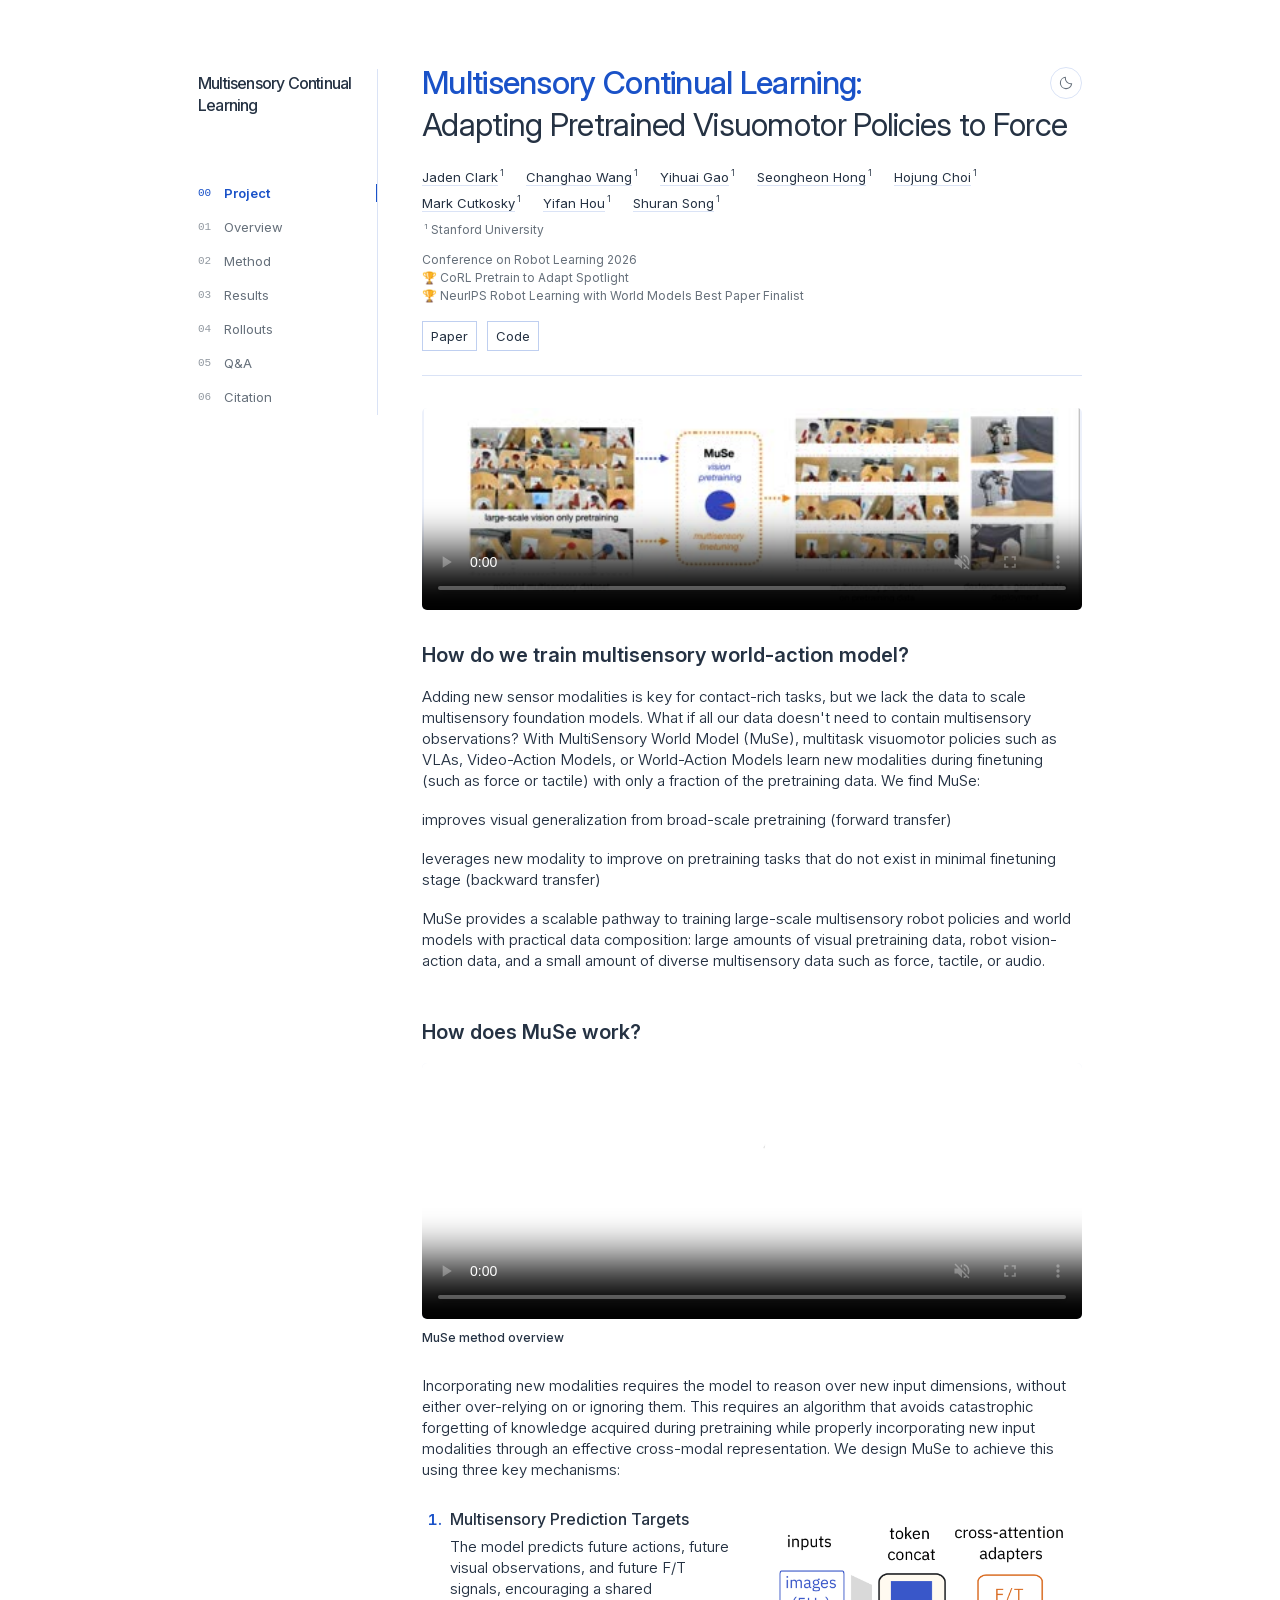
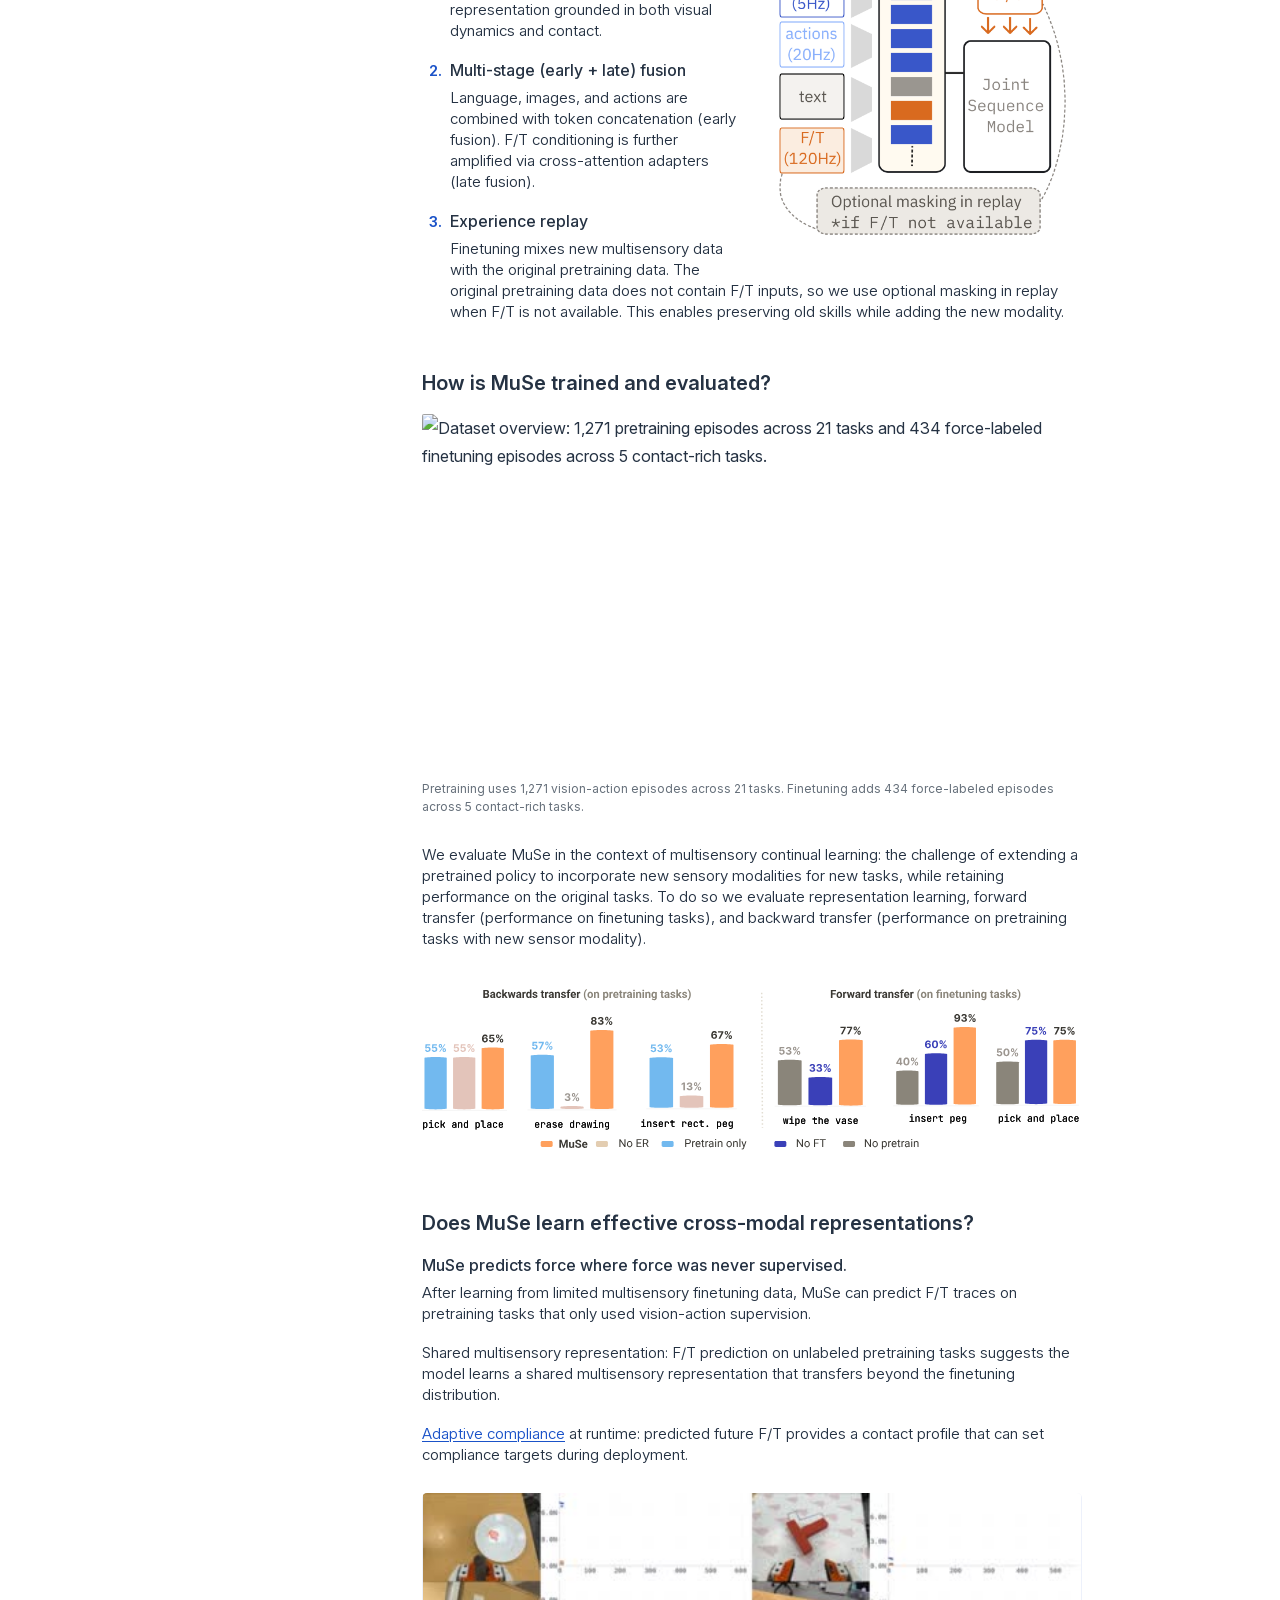
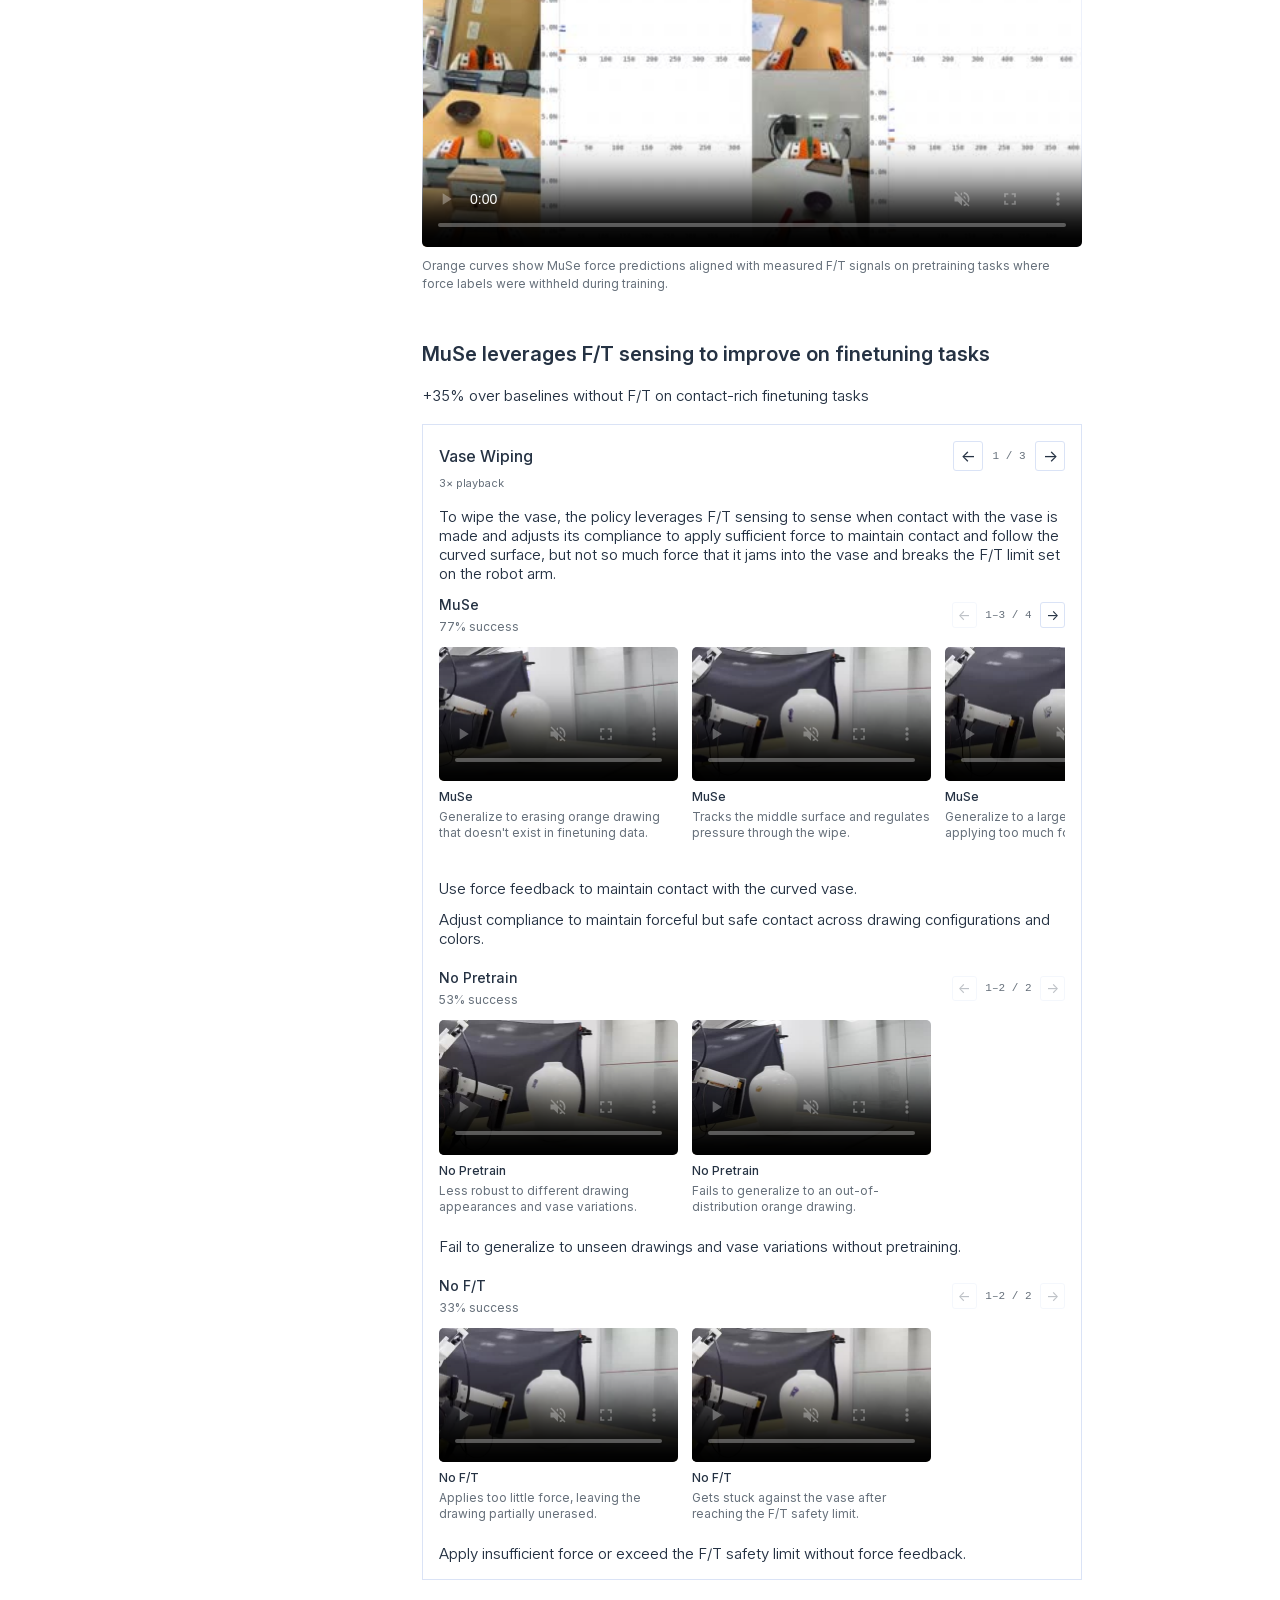
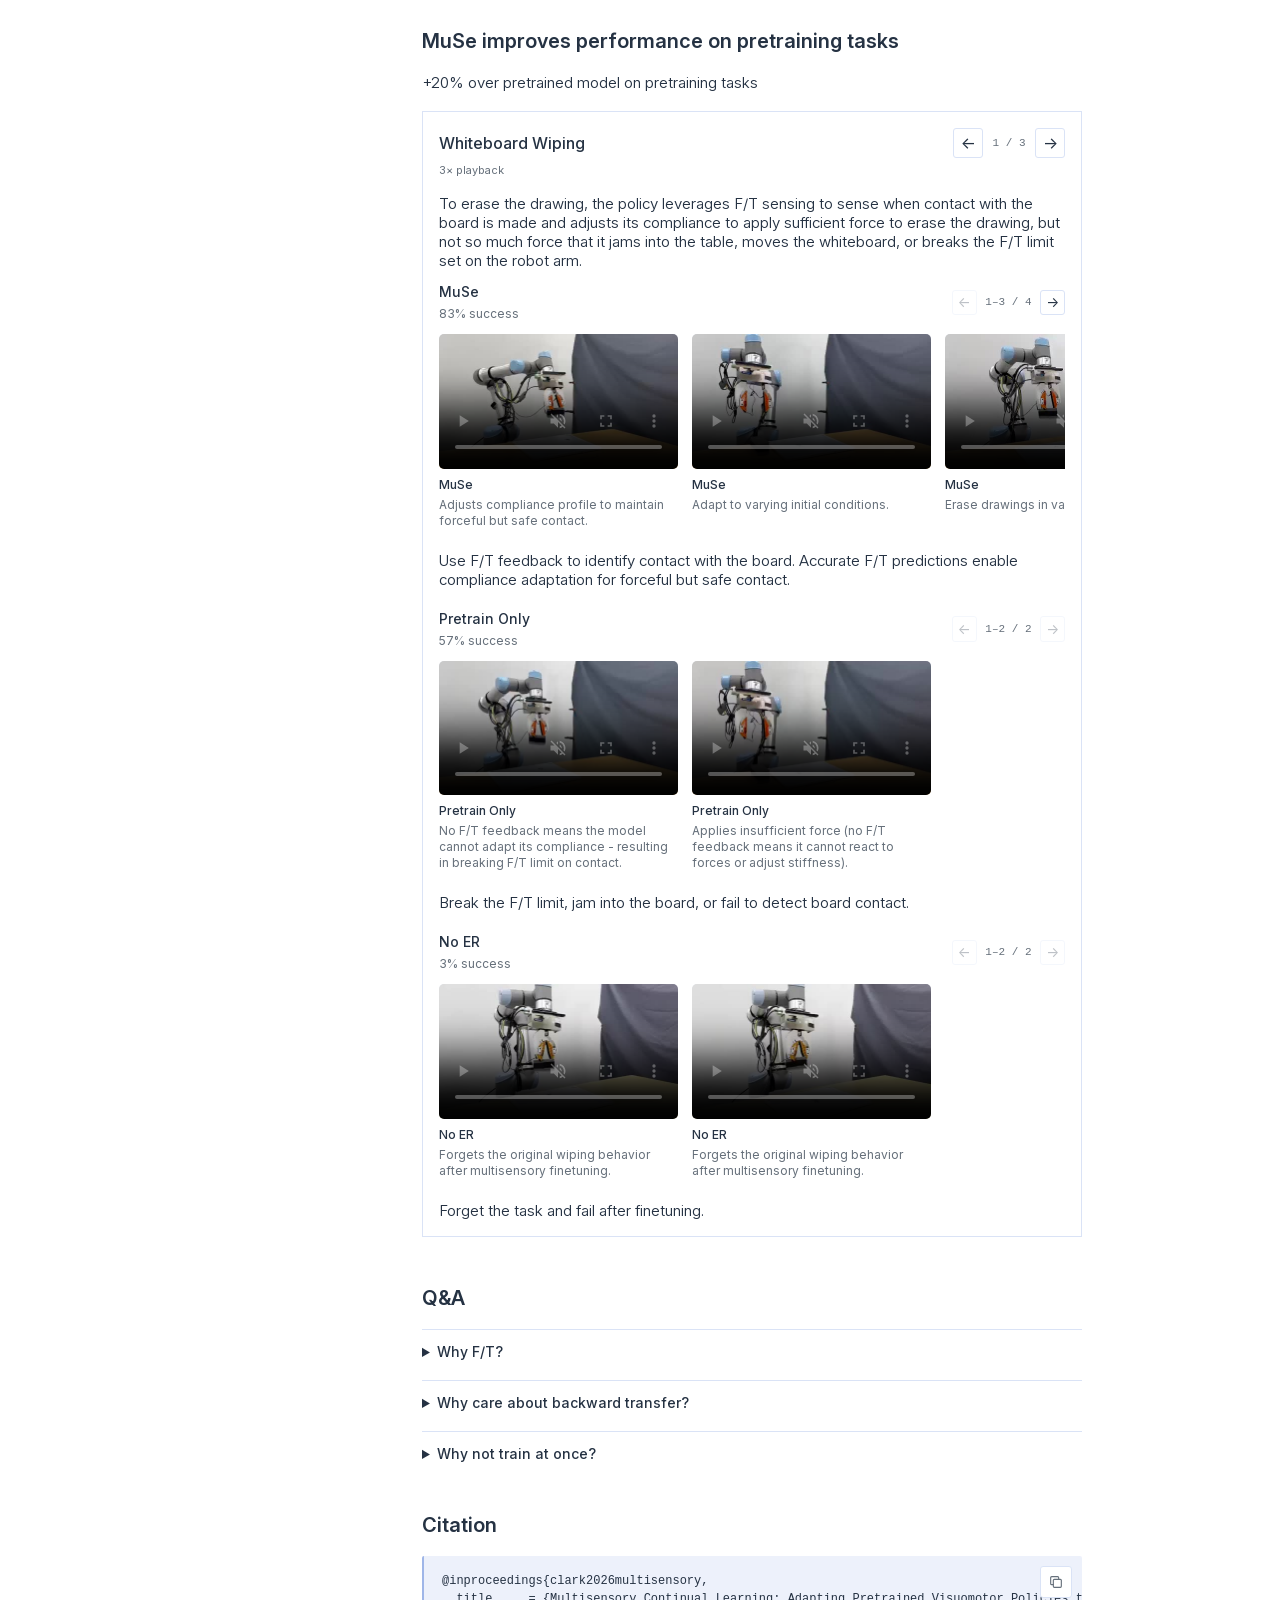
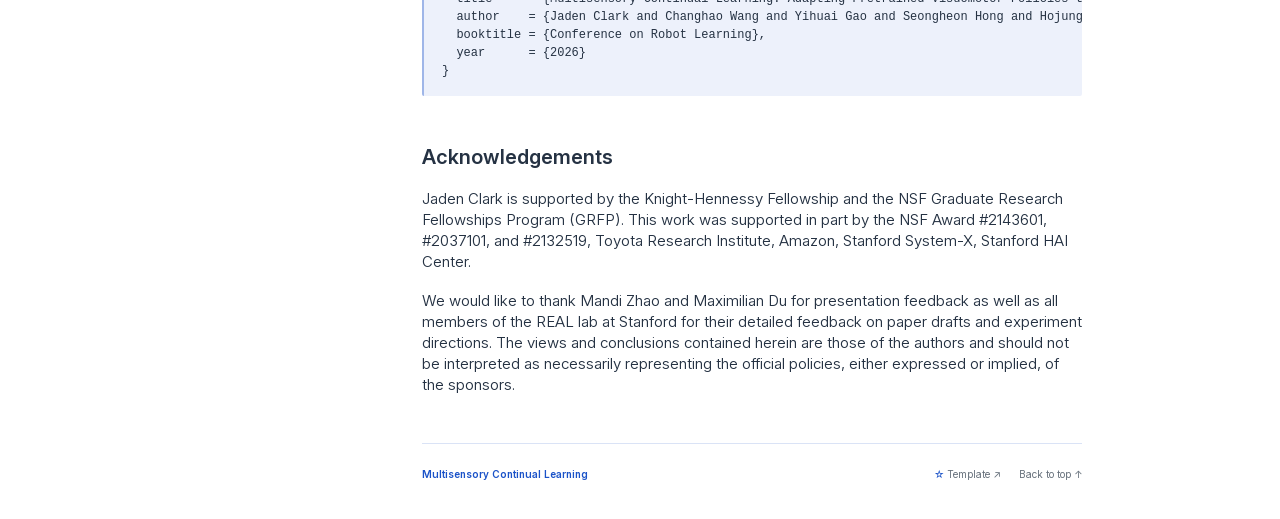
==== index.html @ c2ce5174 "Switch site to shared research-page template Move page content into content.js, add web-optimized vi" ====
<!doctype html>
<!-- Generated by project-website-template --preview. -->
<html lang="en">
<head>
  <meta charset="utf-8">
  <meta name="robots" content="noindex">
  <meta name="viewport" content="width=device-width, initial-scale=1">
  <meta name="description" content="Project page for multisensory continual learning in robot manipulation from Stanford University.">
  <meta property="og:type" content="website">
  <meta property="og:title" content="Multisensory Continual Learning: Adapting Pretrained Visuomotor Policies to Force">
  <meta property="og:description" content="Project page for multisensory continual learning in robot manipulation from Stanford University.">
  <meta property="og:url" content="https://jadenvc.github.io/multisensory-continual-learning/">
  <meta property="og:image" content="https://jadenvc.github.io/multisensory-continual-learning/assets/paper-figures/teaser-v9.png">
  <title>Multisensory Continual Learning — Adapting Pretrained Visuomotor Policies to Force</title>
  <link rel="icon" href="data:image/svg+xml,%3Csvg xmlns='http://www.w3.org/2000/svg' width='1' height='1'/%3E" type="image/svg+xml">
  <script>
    // Apply before first paint to avoid a light flash when dark mode is saved.
    (() => {
      let saved;
      try { saved = localStorage.getItem('project-website-color-scheme'); } catch { /* Storage can be unavailable in local previews. */ }
      document.documentElement.dataset.colorScheme = saved === 'light' || saved === 'dark'
        ? saved : (matchMedia('(prefers-color-scheme: dark)').matches ? 'dark' : 'light');
    })();
  </script>
  <style>
/* Copyright 2020 The Inter Project Authors (https://github.com/rsms/inter)

This Font Software is licensed under the SIL Open Font License, Version 1.1.
This license is copied below, and is also available with a FAQ at:
https://openfontlicense.org


-----------------------------------------------------------
SIL OPEN FONT LICENSE Version 1.1 - 26 February 2007
-----------------------------------------------------------

PREAMBLE
The goals of the Open Font License (OFL) are to stimulate worldwide
development of collaborative font projects, to support the font creation
efforts of academic and linguistic communities, and to provide a free and
open framework in which fonts may be shared and improved in partnership
with others.

The OFL allows the licensed fonts to be used, studied, modified and
redistributed freely as long as they are not sold by themselves. The
fonts, including any derivative works, can be bundled, embedded,
redistributed and/or sold with any software provided that any reserved
names are not used by derivative works. The fonts and derivatives,
however, cannot be released under any other type of license. The
requirement for fonts to remain under this license does not apply
to any document created using the fonts or their derivatives.

DEFINITIONS
"Font Software" refers to the set of files released by the Copyright
Holder(s) under this license and clearly marked as such. This may
include source files, build scripts and documentation.

"Reserved Font Name" refers to any names specified as such after the
copyright statement(s).

"Original Version" refers to the collection of Font Software components as
distributed by the Copyright Holder(s).

"Modified Version" refers to any derivative made by adding to, deleting,
or substituting -- in part or in whole -- any of the components of the
Original Version, by changing formats or by porting the Font Software to a
new environment.

"Author" refers to any designer, engineer, programmer, technical
writer or other person who contributed to the Font Software.

PERMISSION & CONDITIONS
Permission is hereby granted, free of charge, to any person obtaining
a copy of the Font Software, to use, study, copy, merge, embed, modify,
redistribute, and sell modified and unmodified copies of the Font
Software, subject to the following conditions:

1) Neither the Font Software nor any of its individual components,
in Original or Modified Versions, may be sold by itself.

2) Original or Modified Versions of the Font Software may be bundled,
redistributed and/or sold with any software, provided that each copy
contains the above copyright notice and this license. These can be
included either as stand-alone text files, human-readable headers or
in the appropriate machine-readable metadata fields within text or
binary files as long as those fields can be easily viewed by the user.

3) No Modified Version of the Font Software may use the Reserved Font
Name(s) unless explicit written permission is granted by the corresponding
Copyright Holder. This restriction only applies to the primary font name as
presented to the users.

4) The name(s) of the Copyright Holder(s) or the Author(s) of the Font
Software shall not be used to promote, endorse or advertise any
Modified Version, except to acknowledge the contribution(s) of the
Copyright Holder(s) and the Author(s) or with their explicit written
permission.

5) The Font Software, modified or unmodified, in part or in whole,
must be distributed entirely under this license, and must not be
distributed under any other license. The requirement for fonts to
remain under this license does not apply to any document created
using the Font Software.

TERMINATION
This license becomes null and void if any of the above conditions are
not met.

DISCLAIMER
THE FONT SOFTWARE IS PROVIDED "AS IS", WITHOUT WARRANTY OF ANY KIND,
EXPRESS OR IMPLIED, INCLUDING BUT NOT LIMITED TO ANY WARRANTIES OF
MERCHANTABILITY, FITNESS FOR A PARTICULAR PURPOSE AND NONINFRINGEMENT
OF COPYRIGHT, PATENT, TRADEMARK, OR OTHER RIGHT. IN NO EVENT SHALL THE
COPYRIGHT HOLDER BE LIABLE FOR ANY CLAIM, DAMAGES OR OTHER LIABILITY,
INCLUDING ANY GENERAL, SPECIAL, INDIRECT, INCIDENTAL, OR CONSEQUENTIAL
DAMAGES, WHETHER IN AN ACTION OF CONTRACT, TORT OR OTHERWISE, ARISING
FROM, OUT OF THE USE OR INABILITY TO USE THE FONT SOFTWARE OR FROM
OTHER DEALINGS IN THE FONT SOFTWARE.
 */
/* Research-page reading layout. Theme colors are editable in content.js. */
@font-face {
  font-family: Inter;
  font-style: normal;
  font-weight: 100 900;
  font-display: swap;
  src: url("[data-uri]") format("woff2");
}
:root {
  color-scheme: light;
  --theme-accent: #355e3b;
  --theme-text: #253243;
  --accent: var(--theme-accent);
  --ink: var(--theme-text);
  --bg: white;
  --muted: color-mix(in srgb, var(--ink) 70%, var(--bg));
  --rule: color-mix(in srgb, var(--accent) 16%, var(--bg));
  --soft: color-mix(in srgb, var(--accent) 8%, var(--bg));
  --index-ink: color-mix(in srgb, var(--ink) 50%, var(--bg));
  --sans: Inter, "Helvetica Neue", Helvetica, Arial, sans-serif;
  --mono: ui-monospace, "SFMono-Regular", Menlo, Consolas, "Liberation Mono", monospace;
  --text-size: 15px;
  --text-leading: 21px;
  --block-gap: 18px;
  --code-tint-percent: 8%;
  --section-gap: 32px;
  --reading-width: 660px;
  --rail-width: 160px;
  --gutter: 64px;
  --author-text-size: 13px;
  --page-width: calc(var(--rail-width) + var(--gutter) + var(--reading-width));
  --sidebar-guide-offset: calc(var(--gutter) * -0.5 + 12px);
}
html[data-tint-background="true"] {
  --bg: color-mix(in srgb, var(--accent) var(--background-tint-percent, 4%), white);
}
html[data-color-scheme="dark"] {
  color-scheme: dark;
  --bg: #17191c;
  --ink: #e1e2e4;
  --accent: color-mix(in srgb, var(--theme-accent) 40%, #fff);
  --muted: color-mix(in srgb, var(--ink) 72%, var(--bg));
  --index-ink: color-mix(in srgb, var(--ink) 60%, var(--bg));
  --rule: color-mix(in srgb, var(--ink) 17%, var(--bg));
  --soft: color-mix(in srgb, var(--ink) 5%, var(--bg));
}
html[data-color-scheme="dark"][data-tint-background="true"] {
  --bg: color-mix(in srgb, var(--theme-accent) var(--background-tint-percent, 4%), #17191c);
}
* { box-sizing: border-box; }
[hidden] { display: none !important; }
html { scroll-padding-top: 40px; }
html, body { overscroll-behavior-y: none; }
body {
  margin: 0;
  background: var(--bg);
  color: var(--ink);
  font: 16px/1.75 var(--sans);
  -webkit-font-smoothing: antialiased;
}
a { color: inherit; text-decoration: none; -webkit-tap-highlight-color: transparent; }
:focus-visible { outline: 2px solid var(--accent); outline-offset: 5px; }
::selection { background: color-mix(in srgb, var(--accent) 20%, var(--bg)); color: var(--ink); }
p, h1, h2, h3, figure { margin: 0; }
sup { font-size: .65em; line-height: 0; vertical-align: super; margin-left: 2px; }
.skip-link { position: fixed; z-index: 10; left: 20px; top: -100px; padding: 8px 16px; background: var(--ink); color: var(--bg); }
.skip-link:focus { top: 16px; }
.layout {
  position: relative;
  width: min(var(--page-width), calc(100% - 96px));
  margin: 0 auto;
  display: grid;
  grid-template-columns: var(--rail-width) minmax(0, 1fr);
  column-gap: var(--gutter);
  align-items: start;
}
main { min-width: 0; }
.sidebar { position: sticky; top: 64px; margin-top: 64px; padding-top: 5px; }
.sidebar::after {
  content: "";
  position: absolute;
  top: 5px;
  bottom: 0;
  right: var(--sidebar-guide-offset);
  width: 1px;
  background: var(--rule);
  pointer-events: none;
}
.wordmark { display: inline-flex; gap: 10px; align-items: center; font: 500 16px/1.4 var(--sans); letter-spacing: -.8px; }
.project-heading { position: relative; }
.theme-toggle { position: absolute; top: 3px; right: 0; display: grid; place-items: center; width: 32px; height: 32px; padding: 0; border: 1px solid var(--rule); border-radius: 50%; color: var(--muted); background: transparent; cursor: pointer; }
.theme-toggle:hover { color: var(--ink); background: var(--soft); border-color: var(--muted); }
.theme-toggle svg { width: 16px; height: 16px; }
.theme-toggle .theme-sun, html[data-color-scheme="dark"] .theme-toggle .theme-moon { display: none; }
html[data-color-scheme="dark"] .theme-toggle .theme-sun { display: block; }
.section-nav { margin-top: 60px; }
.section-nav a {
  position: relative;
  display: flex;
  align-items: center;
  gap: 13px;
  margin: 2px 0;
  min-height: 32px;
  color: var(--muted);
  font: 13px/18px var(--sans);
}
.nav-index { color: var(--index-ink); font: 11px var(--mono); }
.section-nav a:hover, .section-nav a[aria-current], .section-nav a[aria-current] span { color: var(--accent); }
.section-nav a[aria-current] { font-weight: 600; }
.section-nav a[aria-current]::after {
  content: "";
  position: absolute;
  right: var(--sidebar-guide-offset);
  top: calc(50% - 9px);
  width: 2px;
  height: 18px;
  background: var(--accent);
  pointer-events: none;
}
.project-header { padding: 64px 0 24px; border-bottom: 1px solid var(--rule); }
h1 { font: 400 32px/1.2 var(--sans); letter-spacing: -.7px; text-wrap: wrap; }
.project-name { display: block; padding-right: 44px; margin-bottom: 4px; color: var(--accent); font-weight: 500; }
.title-line { display: block; }
.authors { display: flex; flex-wrap: wrap; gap: 6px 22px; margin-top: 22px; font: var(--author-text-size)/20px var(--sans); }
.affiliations { display: flex; flex-wrap: wrap; align-items: baseline; gap: 4px 22px; margin-top: 8px; color: var(--muted); font: 12px/18px var(--sans); }
.author-name:is(a), .affiliation-name:is(a) { text-decoration: underline; text-decoration-color: var(--rule); text-underline-offset: 3px; }
.author-name:is(a):hover, .affiliation-name:is(a):hover { color: var(--accent); text-decoration-color: currentColor; }
.conference { margin-top: 12px; color: var(--muted); font: 12px/18px var(--sans); white-space: pre-line; }
.paper-resources { display: flex; flex-wrap: wrap; align-items: center; gap: 10px 20px; margin-top: 16px; }
.paper-links { display: flex; flex-wrap: wrap; gap: 10px; font: var(--author-text-size)/20px var(--sans); }
.paper-link { display: inline-flex; align-items: center; justify-content: center; padding: 4px 8px; border: 1px solid color-mix(in srgb, var(--accent) 28%, var(--bg)); }
.paper-link:is(a):hover { color: var(--accent); border-color: var(--accent); background: var(--soft); }
.paper-logos { display: flex; align-items: center; gap: 14px; }
.paper-logo { display: inline-flex; align-items: center; }
.paper-logo img { display: block; width: auto; max-width: 110px; height: 20px; object-fit: contain; }
.paper-logo:is(a):hover { opacity: .75; }
.contribution { display: inline-flex; flex-wrap: wrap; max-width: 100%; gap: 4px 16px; color: var(--muted); font: 11px/16px var(--sans); }
.contribution > span { white-space: nowrap; }
.project-teaser, .section { margin-top: var(--section-gap); }
.project-teaser:empty { display: none; }
.section { scroll-margin-top: 24px; }
.section + .section { margin-top: calc(var(--section-gap) + 16px); }
.section-heading { margin-bottom: var(--block-gap); }
h2 { font: 600 20px/26px var(--sans); }
.sections > .section:first-child h2 { margin-top: 8px; }
.section-content, .content-block { display: grid; gap: var(--block-gap); }
.content-block + .content-block { margin-top: 10px; }
.content-block h3 { margin-bottom: -12px; font: 500 16px/22px var(--sans); text-wrap: pretty; }
.prose { max-width: var(--reading-width); font: 350 var(--text-size)/var(--text-leading) var(--sans); letter-spacing: 0; }
.prose a { color: var(--accent); text-decoration: underline; text-underline-offset: 2px; }
.text-block .prose + .prose { margin-top: var(--block-gap); }
.prose mark { color: inherit; background: color-mix(in srgb, var(--accent) 22%, var(--bg)); }
.ordered-list { margin: 0; padding-left: 24px; font: 350 var(--text-size)/var(--text-leading) var(--sans); }
.ordered-list > li { padding-left: 4px; }
.ordered-list > li + li { margin-top: var(--block-gap); }
.ordered-list > li::marker { color: var(--accent); font-weight: 600; }
.ordered-list > li > h3 { margin: 0 0 6px; font: 500 16px/22px var(--sans); text-wrap: pretty; }
.figure-wrap { display: flow-root; }
.figure-wrap > .method-figure { float: right; width: calc(50% - 12px); margin: 0 0 var(--block-gap) 24px; }
.figure-wrap > :not(.method-figure) + :not(.method-figure) { margin-top: var(--block-gap); }
.content-details { border-top: 1px solid var(--rule); padding-top: 12px; }
.content-details summary { cursor: pointer; color: var(--ink); font: 500 14px/20px var(--sans); }
.content-details > .section-content { margin-top: 12px; }
.content-details .prose { white-space: pre-line; overflow-wrap: anywhere; }
.details-code { --code-bg: color-mix(in srgb, var(--accent) var(--code-tint-percent), var(--bg)); min-width: 0; margin: 0; padding: 16px 18px; border: 1px solid var(--rule); border-left: 2px solid color-mix(in srgb, var(--accent) 42%, var(--bg)); border-radius: 4px; background: var(--code-bg); color: var(--ink); font: 13px/20px var(--mono); white-space: pre-wrap; overflow-wrap: anywhere; tab-size: 2; }
.details-code code { color: inherit; font: inherit; }
.details-code mark { color: inherit; background: color-mix(in srgb, var(--accent) 25%, var(--code-bg)); }
.details-code a { color: var(--accent); text-decoration: underline; text-underline-offset: 2px; }
.video-embed iframe { display: block; width: 100%; height: auto; border: 0; border-radius: 2px; }
.embed-link { display: inline-block; color: var(--accent); font: 13px/20px var(--sans); text-decoration: underline; text-underline-offset: 3px; }
.video-embed iframe + .embed-link { margin-top: 8px; }
.method-figure img { display: block; width: 100%; height: auto; border-radius: 2px; }
html[data-color-scheme="dark"] .method-figure img { background: white; }
figcaption { margin-top: 10px; color: var(--muted); font: 12px/18px var(--sans); }
.caption-label { color: var(--ink); font-weight: 500; }
.video-grid { display: grid; grid-template-columns: repeat(2, minmax(0, 1fr)); gap: 14px; }
.video-grid[data-count="1"] { grid-template-columns: 1fr; }
.video-figure { min-width: 0; }
.video-figure video { display: block; width: 100%; height: auto; object-fit: contain; background: var(--soft); border-radius: 5px; }
.video-figure figcaption > span { color: var(--ink); font-weight: 500; }
.video-figure small { display: block; margin-top: 4px; font: inherit; }
.media-links { display: flex; flex-wrap: wrap; gap: 4px 12px; margin-top: 4px; }
.media-links a { color: var(--accent); text-decoration: underline; text-underline-offset: 2px; }
.experiment-carousel { --block-gap: 12px; --text-leading: 19px; min-width: 0; border: 1px solid var(--rule); border-radius: 0; padding: 16px; }
.experiment-carousel figcaption { margin-top: 8px; line-height: 16px; }
.carousel-header { display: flex; align-items: baseline; justify-content: space-between; gap: 12px; margin-bottom: var(--block-gap); }
.carousel-heading { min-width: 0; }
.carousel-heading .carousel-title { margin: 0; font: 500 16px/22px var(--sans); }
.carousel-rate { color: var(--muted); font: 11px/18px var(--sans); }
.carousel-controls, .video-carousel-controls { display: flex; align-items: center; gap: 8px; flex-shrink: 0; }
.carousel-controls button, .video-carousel-controls button { display: grid; place-items: center; width: 30px; height: 30px; padding: 0; border: 1px solid var(--rule); border-radius: 3px; color: var(--ink); background: transparent; font: 16px var(--sans); cursor: pointer; }
.video-carousel-controls button { width: 25.5px; height: 25.5px; font-size: 13.6px; }
.carousel-controls button:hover, .video-carousel-controls button:hover:not(:disabled) { color: var(--accent); border-color: var(--accent); background: var(--soft); }
.video-carousel-controls button:disabled { opacity: .3; cursor: default; }
.carousel-counter, .video-counter { min-width: 36px; text-align: center; color: var(--muted); font: 11px var(--mono); }
.carousel-status { position: absolute; width: 1px; height: 1px; overflow: hidden; clip-path: inset(50%); white-space: nowrap; }
.carousel-slide, .carousel-group { display: grid; gap: var(--block-gap); min-width: 0; }
.carousel-groups { display: grid; grid-template-columns: 1fr; gap: 20px; }
.carousel-group-heading { display: grid; grid-template-columns: minmax(0, 1fr) auto; align-items: center; }
.carousel-group-heading > .video-carousel-controls { grid-column: 2; grid-row: 1 / span 2; margin-left: 12px; }
.carousel-group-heading h4 { margin: 0; font: 500 14px/20px var(--sans); }
.carousel-metric { margin-top: 3px; color: var(--muted); font: 12px/17px var(--sans); }
.video-carousel { min-width: 0; }
.video-carousel > .video-carousel-controls { justify-content: flex-end; margin-bottom: 10px; }
.video-track { display: flex; gap: 14px; overflow-x: auto; scroll-snap-type: x mandatory; scrollbar-width: none; }
.video-track::-webkit-scrollbar { display: none; }
.video-track > .video-figure { flex: 0 0 calc((100% - 28px) / 2.5); scroll-snap-align: start; }
.video-track > .method-figure img { aspect-ratio: 16 / 9; object-fit: contain; background: white; }
.video-track[data-count="1"] > .video-figure { flex-basis: 100%; }
.citation-code-wrap { position: relative; min-width: 0; }
.citation-code {
  margin: 0;
  padding: 16px 56px 16px 18px;
  overflow-x: auto;
  background: var(--soft);
  border-left: 2px solid color-mix(in srgb, var(--accent) 42%, var(--bg));
  border-radius: 2px;
  color: var(--ink);
  font: 12px/18px var(--mono);
  tab-size: 2;
  -webkit-overflow-scrolling: touch;
}
.citation-code code { color: inherit; font: inherit; }
.citation-copy {
  position: absolute;
  top: 10px;
  right: 10px;
  display: grid;
  place-items: center;
  width: 32px;
  height: 32px;
  padding: 0;
  border: 1px solid var(--rule);
  border-radius: 3px;
  background: var(--bg);
  color: var(--muted);
  cursor: pointer;
}
.citation-copy svg { width: 16px; height: 16px; }
.citation-copy:hover { border-color: var(--accent); color: var(--accent); }
.citation-copy-status {
  position: absolute;
  top: 16px;
  right: 50px;
  padding: 0 4px;
  background: var(--soft);
  color: var(--accent);
  font: 11px/20px var(--sans);
}
.page-footer { display: flex; flex-wrap: wrap; gap: 10px 24px; justify-content: space-between; margin-top: 48px; padding: 22px 0 36px; border-top: 1px solid var(--rule); color: var(--muted); font: 10px/1.7 var(--sans); }
.page-footer > span { color: var(--accent); font-weight: 600; }
.footer-links { display: flex; flex-wrap: wrap; align-items: baseline; gap: 8px 18px; margin-left: auto; }
.footer-links a { white-space: nowrap; }
.template-credit > span:first-child { color: var(--accent); }
.page-footer a:hover { text-decoration: underline; }

@media (max-width: 1200px) {
  .authors { column-gap: 16px; }
}
@media (max-width: 900px) {
  html { scroll-padding-top: 88px; }
  .layout { display: block; width: min(var(--reading-width), calc(100% - 48px)); }
  .sidebar { top: 0; margin: 0; padding: 18px 0; display: flex; align-items: center; justify-content: space-between; gap: 20px; background: var(--bg); border-bottom: 1px solid var(--rule); z-index: 2; }
  .sidebar::after, .section-nav a[aria-current]::after, .nav-index { display: none; }
  .section-nav { display: flex; gap: 18px; margin: 0; }
  .section-nav a { margin: 0; min-height: 28px; font-size: 12px; }
  .section-nav a[aria-current] { font-weight: 400; text-decoration: underline; text-underline-offset: 5px; }
  .project-header { padding-top: 48px; }
}
@media (max-width: 600px) {
  :root { --author-text-size: 12px; }
  .layout { width: calc(100% - 40px); }
  .sidebar { flex-wrap: wrap; padding: 15px 0 11px; gap: 8px; }
  .section-nav { width: 100%; gap: 0; justify-content: space-between; }
  html { scroll-padding-top: 112px; }
  .section-nav a { min-height: 30px; font-size: 11px; }
  .project-header { padding-top: 36px; }
  h1 { font-size: 28px; letter-spacing: -.5px; }
  .theme-toggle { top: 1px; }
  .authors { column-gap: 15px; }
  .affiliations { display: block; font-size: 11px; }
  .affiliations > span:not(.contribution) { display: block; }
  .sections > .section:first-child h2 { margin-top: 0; }
  .video-grid { grid-template-columns: 1fr; gap: 24px; }
  .figure-wrap > .method-figure { float: none; width: 100%; margin: 0 0 var(--block-gap); }
  .experiment-carousel { padding: 12px; }
  .video-track > .video-figure { flex-basis: calc((100% - 14px) / 1.25); }
  .page-footer { gap: 10px 20px; padding-bottom: 24px; }
}
@media print {
  html[data-color-scheme], html[data-color-scheme][data-tint-background] { color-scheme: light; --bg: white; --ink: var(--theme-text); --accent: var(--theme-accent); --muted: #52606c; --rule: #d3d7d5; --soft: #f5f6f5; --index-ink: #52606c; }
  .sidebar, .page-footer a, .theme-toggle { display: none !important; }
  .carousel-controls, .carousel-rate, .video-carousel-controls { display: none !important; }
  .carousel-slide[hidden] { display: grid !important; margin-top: 24px; }
  .carousel-slide::before { content: attr(data-title); font-weight: 600; }
  .video-track { display: grid; grid-template-columns: repeat(2, minmax(0, 1fr)); overflow: visible; }
  .project-name { padding-right: 0; }
  .layout { display: block; width: 100%; max-width: none; }
  .project-header { padding-top: 0; }
  .section { break-inside: avoid; }
  body { background: white; }
}

</style>
  <script src="content.js" defer></script>
  
  
</head>
<body>
  <a class="skip-link" href="#project">Skip to content</a>
  <div class="layout">
    <aside class="sidebar">
      <a class="wordmark" href="#project" aria-label="Project overview">
        <span data-content="paper.name"></span>
      </a>
      <nav class="section-nav" aria-label="Page sections">
        <a href="#project" aria-current="location"><span class="nav-index">00</span><span class="nav-text">Project</span></a>
      </nav>
    </aside>
    <main id="main-content">
      <header class="project-header" id="project" tabindex="-1">
        <div class="project-heading">
          <h1></h1>
          <button class="theme-toggle" type="button" aria-label="Dark mode" aria-pressed="false" title="Switch to dark mode">
            <svg class="theme-moon" viewBox="0 0 24 24" fill="none" stroke="currentColor" stroke-width="1.6" stroke-linecap="round" stroke-linejoin="round" aria-hidden="true"><path d="M20.5 13A8.5 8.5 0 0 1 11 3.5 8.5 8.5 0 1 0 20.5 13Z"/></svg>
            <svg class="theme-sun" viewBox="0 0 24 24" fill="none" stroke="currentColor" stroke-width="1.6" stroke-linecap="round" aria-hidden="true"><circle cx="12" cy="12" r="3.5"/><path d="M12 2v2m0 16v2M2 12h2m16 0h2M5 5l1.4 1.4m11.2 11.2L19 19M5 19l1.4-1.4M17.6 6.4 19 5"/></svg>
          </button>
        </div>
        <p class="authors"></p>
        <p class="affiliations"><span class="contribution"></span></p>
        <p class="conference"></p>
        <div class="paper-resources">
          <nav class="paper-links" aria-label="Project resources"></nav>
          <div class="paper-logos"></div>
        </div>
      </header>
      <div class="project-teaser"></div>
      <div class="sections"></div>
      <noscript><p class="prose">Enable JavaScript to view this page.</p></noscript>
      <footer class="page-footer">
        <span data-content="paper.name"></span>
        <div class="footer-links">
          <a class="template-credit" href="https://github.com/MandiZhao/project-website-template" target="_blank" rel="noopener"><span aria-hidden="true">☆</span> Template <span aria-hidden="true">↗</span></a>
          <a href="#project">Back to top <span aria-hidden="true">↑</span></a>
        </div>
      </footer>
    </main>
  </div>
<script>
document.addEventListener('DOMContentLoaded', () => {
// Shared content renderer. Classic scripts keep direct file:// opening working.
(() => {
  const content = window.PAPER_CONTENT;
  const percentage = (value, fallback = 8) => Number.isFinite(Number(value))
    ? Math.max(0, Math.min(100, Number(value))) : fallback;
  // Two editable colors drive all page chrome; derived shades live in CSS.
  if (content.theme) {
    const root = document.documentElement;
    if (content.theme.accent && CSS.supports('color', content.theme.accent)) {
      root.style.setProperty('--theme-accent', content.theme.accent);
    }
    if (content.theme.text && CSS.supports('color', content.theme.text)) {
      root.style.setProperty('--theme-text', content.theme.text);
    }
    root.dataset.tintBackground = String(content.theme.tintBackground === true);
    const requestedTint = Number(content.theme.backgroundTintPercent ?? 4);
    const tint = Number.isFinite(requestedTint) ? Math.max(0, Math.min(100, requestedTint)) : 4;
    root.style.setProperty('--background-tint-percent', `${tint}%`);
    root.style.setProperty('--code-tint-percent', `${percentage(content.theme.codeTintPercent ?? 8)}%`);

  }
  const element = (tag, className, text) => {
    const node = document.createElement(tag);
    if (className) node.className = className;
    if (text !== undefined) node.textContent = text;
    return node;
  };
  const linkedName = (name, website, className) => {
    const node = element(website ? 'a' : 'span', className, name);
    if (website) node.href = website;
    return node;
  };
  const copyText = async (text) => {
    if (navigator.clipboard?.writeText) {
      try {
        await navigator.clipboard.writeText(text);
        return true;
      } catch { /* Fall back for local files and restricted browsers. */ }
    }
    const input = element('textarea');
    input.value = text;
    input.readOnly = true;
    input.style.cssText = 'position:fixed;left:-9999px;top:0;opacity:0';
    document.body.append(input);
    input.select();
    let copied = false;
    try { copied = document.execCommand('copy'); } catch { /* Show failure below. */ }
    input.remove();
    return copied;
  };
  const renderFigure = (media) => {
    const figure = element('figure', 'method-figure');
    const image = element('img');
    image.src = media.src;
    image.alt = media.alt;
    image.width = media.width;
    image.height = media.height;
    image.decoding = 'async';
    image.loading = 'lazy';
    figure.append(image);
    if (media.caption || media.captionLabel) {
      const caption = element('figcaption');
      if (media.captionLabel) caption.append(element('span', 'caption-label', media.captionLabel), ' ');
      if (media.caption) caption.append(document.createTextNode(media.caption.trim()));
      figure.append(caption);
    }
    return figure;
  };
  let videoCount = 0;
  const renderVideo = (clip) => {
    const figure = element('figure', 'video-figure');
    const video = element('video');
    video.controls = true;
    video.muted = true;
    video.defaultMuted = true;
    video.playsInline = true;
    video.loop = clip.loop === true;
    video.preload = 'none';
    const autoplay = clip.autoplay ?? content.media?.autoplay ?? true;
    video.dataset.autoplay = String(autoplay);
    if (clip.poster) video.dataset.poster = clip.poster;
    if (clip.playbackRate !== undefined) video.dataset.playbackRate = String(clip.playbackRate);
    video.width = clip.width;
    video.height = clip.height;
    video.style.aspectRatio = `${clip.width} / ${clip.height}`;
    video.setAttribute('aria-label', clip.alt || clip.title);
    const source = element('source');
    source.dataset.src = clip.src;
    source.type = clip.type || 'video/mp4';
    video.append(source, 'Your browser does not support video. ', linkedName('Download this clip.', clip.originalSrc || clip.src));
    figure.append(video);
    if (clip.title || clip.caption || clip.links?.length) {
      const caption = element('figcaption');
      caption.id = `video-caption-${++videoCount}`;
      if (clip.title) caption.append(element('span', '', clip.title));
      if (clip.caption) caption.append(element('small', '', clip.caption));
      if (clip.links?.length) {
        const links = element('div', 'media-links');
        links.append(...clip.links.map(link => linkedName(link.label, link.url)));
        caption.append(links);
      }
      video.setAttribute('aria-describedby', caption.id);
      figure.append(caption);
    }
    return figure;
  };
  const appendText = (node, paragraph) => {
    if (typeof paragraph === 'string') node.append(document.createTextNode(paragraph));
    else node.append(...paragraph.map(part => typeof part === 'string'
      ? document.createTextNode(part)
      : part.highlight === true ? element('mark', '', part.text) : linkedName(part.text, part.url)));
  };
  const renderVideoCarousel = (clips) => {
    const carousel = element('div', 'video-carousel');
    carousel.setAttribute('role', 'region');
    carousel.setAttribute('aria-roledescription', 'carousel');
    carousel.setAttribute('aria-label', 'Video examples');
    const controls = element('div', 'video-carousel-controls');
    const previous = element('button', 'video-previous', '←');
    previous.type = 'button';
    previous.setAttribute('aria-label', 'Previous videos');
    const next = element('button', 'video-next', '→');
    next.type = 'button';
    next.setAttribute('aria-label', 'Next videos');
    const counter = element('span', 'video-counter');
    counter.setAttribute('aria-hidden', 'true');
    controls.append(previous, counter, next);
    controls.hidden = clips.length < 2;
    const track = element('div', 'video-track');
    track.tabIndex = 0;
    track.setAttribute('aria-label', 'Scrollable video clips');
    track.dataset.count = clips.length;
    track.append(...clips.map(renderVideo));
    carousel.append(controls, track);
    return carousel;
  };
  const renderCarousel = (data) => {
    const carousel = element('div', 'experiment-carousel');
    carousel.setAttribute('role', 'region');
    carousel.setAttribute('aria-roledescription', 'carousel');
    carousel.setAttribute('aria-label', data.label || 'Experiment tasks');
    const header = element('div', 'carousel-header');
    const heading = element('div', 'carousel-heading');
    heading.append(element('h3', 'carousel-title', data.slides[0].title), element('span', 'carousel-rate'));
    const controls = element('div', 'carousel-controls');
    const previous = element('button', 'carousel-previous', '←');
    previous.type = 'button';
    previous.setAttribute('aria-label', 'Previous task');
    const next = element('button', 'carousel-next', '→');
    next.type = 'button';
    next.setAttribute('aria-label', 'Next task');
    const counter = element('span', 'carousel-counter', `1 / ${data.slides.length}`);
    counter.setAttribute('aria-hidden', 'true');
    controls.append(previous, counter, next);
    controls.hidden = data.slides.length < 2;
    const status = element('span', 'carousel-status');
    status.setAttribute('role', 'status');
    status.setAttribute('aria-live', 'polite');
    header.append(heading, controls, status);
    carousel.append(header);
    data.slides.forEach((slide, index) => {
      const panel = element('article', 'carousel-slide');
      panel.hidden = index !== 0;
      panel.dataset.title = slide.title;
      panel.dataset.playbackRate = String(slide.playbackRate ?? 1);
      panel.setAttribute('role', 'group');
      panel.setAttribute('aria-roledescription', 'slide');
      panel.setAttribute('aria-label', `${index + 1} of ${data.slides.length}: ${slide.title}`);
      renderBody(panel, slide);
      if (slide.groups?.length) {
        const groups = element('div', 'carousel-groups');
        groups.dataset.count = slide.groups.length;
        for (const group of slide.groups) {
          const column = element('div', 'carousel-group');
          const label = element('div', 'carousel-group-heading');
          label.append(element('h4', '', group.title));
          if (group.metric) label.append(element('p', 'carousel-metric', group.metric));
          column.append(label);
          renderBody(column, group, false, true);
          const rows = column.querySelectorAll('.video-carousel');
          if (rows.length === 1) {
            const row = rows[0];
            const track = row.querySelector('.video-track');
            // A task illustration shares the method's single row of examples.
            for (const figure of column.querySelectorAll('.method-figure')) {
              if (figure.closest('.figure-wrap') || figure.closest('.video-track')) continue;
              const parent = figure.parentElement;
              figure.classList.add('video-figure');
              track.append(figure);
              if (parent.matches('.content-block') && !parent.childElementCount) parent.remove();
            }
            track.dataset.count = track.children.length;
            row.querySelector('.video-carousel-controls').hidden = track.children.length < 2;
            row.setAttribute('aria-label', `${group.title} videos`);
            row.querySelector('.video-previous').setAttribute('aria-label', `Previous examples for ${group.title}`);
            row.querySelector('.video-next').setAttribute('aria-label', `Next examples for ${group.title}`);
            label.append(row.querySelector('.video-carousel-controls'));
          }
          groups.append(column);
        }
        panel.append(groups);
      }
      carousel.append(panel);
    });
    return carousel;
  };
  const renderBody = (container, data, codeParagraphs = false, videoCarousel = false) => {
    if (data.layout === 'figure-wrap') {
      const wrapper = element('div', 'figure-wrap');
      wrapper.append(renderFigure(data.figure));
      renderBody(wrapper, { ...data, layout: undefined, figure: undefined }, codeParagraphs, videoCarousel);
      container.append(wrapper);
      return;
    }
    const paragraphs = data.paragraphs || [];
    if (paragraphs.length && codeParagraphs) {
      const pre = element('pre', 'details-code');
      const code = element('code');
      paragraphs.forEach((paragraph, index) => {
        if (index) code.append(document.createTextNode('\n\n'));
        appendText(code, paragraph);
      });
      pre.append(code);
      container.append(pre);
    } else if (paragraphs.length) {
      const text = element('div', 'text-block');
      text.append(...paragraphs.map(paragraph => {
        const node = element('p', 'prose');
        appendText(node, typeof paragraph === 'string' ? paragraph.trim() : paragraph);
        return node;
      }));
      container.append(text);
    }
    if (data.orderedList?.length) {
      const list = element('ol', 'ordered-list');
      for (const entry of data.orderedList) {
        const item = element('li');
        if (entry.title) item.append(element('h3', '', entry.title));
        renderBody(item, entry, codeParagraphs, videoCarousel);
        list.append(item);
      }
      container.append(list);
    }
    if (data.figure) container.append(renderFigure(data.figure));
    if (data.videos?.length) {
      if (videoCarousel || data.videoLayout === 'carousel') container.append(renderVideoCarousel(data.videos));
      else {
        const grid = element('div', 'video-grid');
        grid.dataset.count = data.videos.length;
        grid.append(...data.videos.map(renderVideo));
        container.append(grid);
      }
    }
    if (data.carousel) container.append(renderCarousel(data.carousel));
    if (data.embed) {
      const wrapper = element('div', 'video-embed');
      // Video providers may reject embeds without an HTTP referrer.
      if (location.protocol !== 'file:') {
        const frame = element('iframe');
        frame.src = data.embed.src;
        frame.title = data.embed.title;
        frame.width = data.embed.width;
        frame.height = data.embed.height;
        frame.style.aspectRatio = `${data.embed.width} / ${data.embed.height}`;
        frame.loading = 'lazy';
        frame.allowFullscreen = true;
        frame.allow = 'encrypted-media; picture-in-picture; fullscreen';
        frame.referrerPolicy = 'strict-origin-when-cross-origin';
        wrapper.append(frame);
      }
      const watch = linkedName('Watch video ↗', data.embed.url || data.embed.src, 'embed-link');
      watch.setAttribute('aria-label', `Watch ${data.embed.title}`);
      watch.target = '_blank';
      watch.rel = 'noopener';
      wrapper.append(watch);
      container.append(wrapper);
    }
    if (typeof data.bibtex === 'string' && data.bibtex.trim()) {
      const wrapper = element('div', 'citation-code-wrap');
      const pre = element('pre', 'citation-code');
      pre.append(element('code', '', data.bibtex.trim()));
      const button = element('button', 'citation-copy');
      button.type = 'button';
      button.setAttribute('aria-label', 'Copy BibTeX citation');
      button.title = 'Copy BibTeX citation';
      button.innerHTML = '<svg viewBox="0 0 24 24" fill="none" stroke="currentColor" stroke-width="1.7" stroke-linecap="round" stroke-linejoin="round" aria-hidden="true"><rect x="8" y="8" width="12" height="12" rx="1.5"/><path d="M16 8V5.5A1.5 1.5 0 0 0 14.5 4h-9A1.5 1.5 0 0 0 4 5.5v9A1.5 1.5 0 0 0 5.5 16H8"/></svg>';
      const status = element('span', 'citation-copy-status');
      status.setAttribute('role', 'status');
      status.hidden = true;
      let statusTimer;
      button.addEventListener('click', async () => {
        const copied = await copyText(pre.querySelector('code').textContent);
        status.textContent = copied ? 'Copied' : 'Copy failed';
        status.hidden = false;
        clearTimeout(statusTimer);
        statusTimer = setTimeout(() => { status.hidden = true; }, 2000);
      });
      wrapper.append(pre, button, status);
      container.append(wrapper);
    }
    for (const detail of data.details || []) {
      const disclosure = element('details', 'content-details');
      const body = element('div', 'section-content');
      if (detail.tintPercent !== undefined) {
        disclosure.style.setProperty('--code-tint-percent', `${percentage(detail.tintPercent)}%`);
      }
      disclosure.append(element('summary', '', detail.title));
      renderBody(body, detail, detail.format === 'code', videoCarousel);
      disclosure.append(body);
      container.append(disclosure);
    }
    for (const block of data.blocks || []) {
      const item = element('div', 'content-block');
      if (block.title) item.append(element('h3', '', block.title));
      renderBody(item, block, codeParagraphs, videoCarousel);
      if (item.childElementCount) container.append(item);
    }
  };

  const { paper } = content;
  if (paper.favicon) document.querySelector('link[rel="icon"]').href = paper.favicon;
  document.title = `${paper.name} — ${paper.title}`;
  document.querySelector('meta[name="description"]').content = paper.description;
  document.querySelector('meta[property="og:title"]').content = `${paper.name}: ${paper.title}`;
  document.querySelector('meta[property="og:description"]').content = paper.description;
  if (paper.siteUrl) document.querySelector('meta[property="og:url"]').content = paper.siteUrl;
  const socialImage = paper.socialImage || content.abstract?.figure?.src || paper.video?.poster;
  if (socialImage) {
    document.querySelector('meta[property="og:image"]').content = new URL(socialImage, paper.siteUrl || location.href).href;
  }
  if (paper.analyticsId && paper.siteUrl && location.hostname === new URL(paper.siteUrl).hostname) {
    window.dataLayer = window.dataLayer || [];
    window.gtag = function () { window.dataLayer.push(arguments); };
    window.gtag('js', new Date());
    window.gtag('config', paper.analyticsId);
    const analytics = document.createElement('script');
    analytics.async = true;
    analytics.src = `https://www.googletagmanager.com/gtag/js?id=${encodeURIComponent(paper.analyticsId)}`;
    document.head.append(analytics);
  }
  document.querySelectorAll('[data-content="paper.name"]').forEach(node => { node.textContent = paper.name; });
  document.querySelector('.wordmark').setAttribute('aria-label', `${paper.name} project overview`);
  document.querySelector('h1').replaceChildren(
    element('span', 'project-name', `${paper.name}:`),
    ...(paper.titleLines
      ? paper.titleLines.map((line, index) => element('span', 'title-line',
        `${line.trim()}${index < paper.titleLines.length - 1 ? ' ' : ''}`))
      : [document.createTextNode(` ${paper.title}`)]),
  );
  document.querySelector('.authors').replaceChildren(...(paper.authors || []).map(author => {
    const item = element('span');
    item.append(linkedName(author.name, author.website, 'author-name'));
    const labels = `${(author.affiliations || []).join(',')}${author.notes || ''}`;
    if (labels) item.append(element('sup', '', labels));
    return item;
  }));
  const note = document.querySelector('.contribution');
  const affiliationsRow = document.querySelector('.affiliations');
  affiliationsRow.replaceChildren(...(paper.affiliations || []).map(affiliation => {
    const item = element('span');
    item.append(element('sup', '', affiliation.id), ' ', linkedName(affiliation.name, affiliation.website, 'affiliation-name'));
    return item;
  }), note);
  const resources = document.querySelector('.paper-links');
  const links = paper.links || [];
  resources.replaceChildren(...links.map(link => {
    const item = linkedName(link.label, link.url, 'paper-link');
    if (!link.url) {
      item.setAttribute('role', 'link');
      item.setAttribute('aria-disabled', 'true');
      item.setAttribute('aria-label', `${link.label} (link coming soon)`);
    }
    return item;
  }));
  resources.hidden = links.length === 0;
  const logos = (paper.logos || []).filter(logo => logo.src);
  const logoRow = document.querySelector('.paper-logos');
  logoRow.replaceChildren(...logos.map(logo => {
    const item = element(logo.url ? 'a' : 'span', 'paper-logo');
    if (logo.url) item.href = logo.url;
    const image = element('img');
    image.src = logo.src;
    image.alt = logo.alt || '';
    if (logo.width) image.width = logo.width;
    if (logo.height) image.height = logo.height;
    image.decoding = 'async';
    item.append(image);
    return item;
  }));
  logoRow.hidden = logos.length === 0;
  document.querySelector('.paper-resources').hidden = links.length === 0 && logos.length === 0;
  const authorNotes = Array.isArray(paper.authorNotes) ? paper.authorNotes : [paper.authorNotes];
  const visibleNotes = authorNotes.filter(text => typeof text === 'string' && text.trim());
  note.replaceChildren(...visibleNotes.map(text => element('span', '', text.trim())));
  note.hidden = visibleNotes.length === 0;
  affiliationsRow.hidden = !(paper.affiliations || []).length && note.hidden;
  const conference = document.querySelector('.conference');
  conference.textContent = paper.conference || '';
  conference.hidden = !paper.conference;
  const teaser = document.querySelector('.project-teaser');
  teaser.replaceChildren(...(paper.video ? [renderVideo(paper.video)] : []));

  const sectionContainer = document.querySelector('.sections');
  const navigation = document.querySelector('.section-nav');
  for (const id of content.sectionOrder || []) {
    const section = content[id];
    if (!section) continue;
    const sectionNode = element('section', 'section');
    sectionNode.id = id;
    sectionNode.setAttribute('aria-labelledby', `${id}-heading`);
    const heading = element('h2', 'section-heading', section.title || id);
    heading.id = `${id}-heading`;
    const body = element('div', 'section-content');
    renderBody(body, section);
    sectionNode.append(heading, body);
    sectionContainer.append(sectionNode);
    if (section.navTitle) {
      const link = document.createElement('a');
      link.href = `#${id}`;
      link.append(
        element('span', 'nav-index', String(navigation.children.length).padStart(2, '0')),
        element('span', 'nav-text', section.navTitle),
      );
      navigation.append(link);
    }
  }
})();

// Theme preference defaults to the OS and persists after an explicit choice.
const themeToggle = document.querySelector('.theme-toggle');
const systemTheme = matchMedia('(prefers-color-scheme: dark)');
let themePreference;
try { themePreference = localStorage.getItem('project-website-color-scheme'); } catch { /* Local previews may block storage. */ }
if (!['light', 'dark'].includes(themePreference)) themePreference = null;
function applyTheme() {
  const scheme = themePreference || (systemTheme.matches ? 'dark' : 'light');
  document.documentElement.dataset.colorScheme = scheme;
  themeToggle.setAttribute('aria-pressed', String(scheme === 'dark'));
  themeToggle.title = `Switch to ${scheme === 'dark' ? 'light' : 'dark'} mode`;
}
themeToggle.addEventListener('click', () => {
  themePreference = document.documentElement.dataset.colorScheme === 'dark' ? 'light' : 'dark';
  try { localStorage.setItem('project-website-color-scheme', themePreference); } catch { /* Still switch for this visit. */ }
  applyTheme();
});
systemTheme.addEventListener('change', applyTheme);
window.addEventListener('storage', event => {
  if (event.key !== 'project-website-color-scheme' && event.key !== null) return;
  themePreference = ['light', 'dark'].includes(event.newValue) ? event.newValue : null;
  applyTheme();
});
applyTheme();

// Navigation for the standalone research page.
const navLinks = [...document.querySelectorAll('.section-nav a')];
const sections = navLinks.map(link => document.querySelector(link.hash));

function updateNavigation() {
  const offset = parseFloat(getComputedStyle(document.documentElement).scrollPaddingTop) + 25;
  let current = sections[0];
  for (const section of sections) {
    if (section.getBoundingClientRect().top <= offset) current = section;
  }
  if (window.innerHeight + window.scrollY >= document.documentElement.scrollHeight - 2) current = sections.at(-1);
  navLinks.forEach(link => {
    if (link.hash === `#${current.id}`) link.setAttribute('aria-current', 'location');
    else link.removeAttribute('aria-current');
  });
}

let scrollPending = false;
window.addEventListener('scroll', () => {
  if (scrollPending) return;
  scrollPending = true;
  requestAnimationFrame(() => { updateNavigation(); scrollPending = false; });
}, { passive: true });
window.addEventListener('resize', updateNavigation);
updateNavigation();

// Keep decoding bounded, and release sources after videos leave the viewport.
const videos = [...document.querySelectorAll('video')];
const mediaSettings = window.PAPER_CONTENT.media || {};
const videoLimit = mediaSettings.pauseOthers ? 1 : (mediaSettings.maxConcurrentVideos ?? 2);
const videoStates = new Map(videos.map(video => [video, {
  ratio: 0, near: false, manual: false, manualAt: 0, userPaused: false,
  wantPlay: false, internalPlay: false, internalPause: false, releaseTimer: null, resumeTime: 0
}]));
const showPoster = video => {
  if (video.dataset.poster && !video.hasAttribute('poster')) video.poster = video.dataset.poster;
};
const applyVideoRate = video => {
  const rate = Number(video.dataset.playbackRate || video.closest('.carousel-slide')?.dataset.playbackRate || 1);
  video.defaultPlaybackRate = rate;
  video.playbackRate = rate;
};
function prepareVideo(video) {
  const state = videoStates.get(video);
  clearTimeout(state.releaseTimer);
  state.releaseTimer = null;
  showPoster(video);
  applyVideoRate(video);
  const source = video.querySelector('source[data-src]');
  if (!source || source.hasAttribute('src')) return;
  source.src = source.dataset.src;
  video.load();
}
function pauseVideo(video) {
  if (video.paused) return;
  videoStates.get(video).internalPause = true;
  video.pause();
}
function releaseVideo(video) {
  const state = videoStates.get(video);
  clearTimeout(state.releaseTimer);
  state.releaseTimer = null;
  const source = video.querySelector('source[src]');
  if (!source) return;
  state.resumeTime = video.currentTime || state.resumeTime;
  pauseVideo(video);
  source.removeAttribute('src');
  video.load(); // Abort pending requests and release decoder/buffer resources.
}
let playbackPending = false;
function schedulePlayback() {
  if (playbackPending) return;
  playbackPending = true;
  requestAnimationFrame(() => {
    playbackPending = false;
    updatePlayback();
  });
}
function updatePlayback() {
  const available = document.hidden ? [] : videos.filter(video => {
    const state = videoStates.get(video);
    return !video.closest('[hidden]') && !state.userPaused &&
      (state.manual ? state.ratio > 0 : state.ratio >= 0.25 && video.dataset.autoplay === 'true');
  });
  const manual = available.filter(video => videoStates.get(video).manual)
    .sort((a, b) => videoStates.get(b).manualAt - videoStates.get(a).manualAt);
  // Give each comparison method a turn before selecting a second clip from it.
  const buckets = new Map();
  for (const video of available.filter(video => !videoStates.get(video).manual)) {
    const group = video.closest('.carousel-group') || video;
    if (!buckets.has(group)) buckets.set(group, []);
    buckets.get(group).push(video);
  }
  const selected = manual.slice(0, videoLimit);
  while (selected.length < videoLimit && [...buckets.values()].some(bucket => bucket.length)) {
    for (const bucket of buckets.values()) {
      if (bucket.length && selected.length < videoLimit) selected.push(bucket.shift());
    }
  }
  const chosen = new Set(selected);
  // Pause first, so a slide change never starts a second batch of decoders.
  for (const video of videos) {
    const state = videoStates.get(video);
    state.wantPlay = chosen.has(video);
    if (state.wantPlay) continue;
    pauseVideo(video);
    const hidden = document.hidden || !!video.closest('[hidden]');
    if (hidden) releaseVideo(video);
    else if ((!state.near || (!state.userPaused && video.readyState > 0)) && !state.releaseTimer && video.querySelector('source[src]')) {
      state.releaseTimer = setTimeout(() => {
        state.releaseTimer = null;
        if (!state.wantPlay) {
          releaseVideo(video);
          if (state.near && !document.hidden && !video.closest('[hidden]')) prepareVideo(video);
        }
      }, 1500);
    }
  }
  for (const video of selected) {
    prepareVideo(video);
    if (!video.paused) continue;
    const state = videoStates.get(video);
    state.internalPlay = true;
    video.play().then(() => {
      if (!state.wantPlay) pauseVideo(video);
    }).catch(() => { state.internalPlay = false; });
  }
}
for (const video of videos) {
  const state = videoStates.get(video);
  video.addEventListener('pointerdown', () => prepareVideo(video));
  video.addEventListener('keydown', event => {
    if ([' ', 'Enter'].includes(event.key)) prepareVideo(video);
  });
  video.addEventListener('loadedmetadata', () => {
    applyVideoRate(video);
    if (state.resumeTime > 0 && state.resumeTime < video.duration) video.currentTime = state.resumeTime;
  });
  video.addEventListener('play', () => {
    if (!state.internalPlay) {
      state.manual = true;
      state.manualAt = performance.now();
      state.userPaused = false;
    }
    state.internalPlay = false;
    schedulePlayback();
  });
  video.addEventListener('pause', () => {
    if (state.internalPause) state.internalPause = false;
    else if (!video.ended) {
      state.userPaused = true;
      state.manual = false;
    }
    schedulePlayback();
  });
  video.addEventListener('ended', () => {
    state.userPaused = true;
    state.manual = false;
    schedulePlayback();
  });
}
let refreshVideoVisibility = () => {};
if ('IntersectionObserver' in window) {
  const posterObserver = new IntersectionObserver(entries => {
    for (const entry of entries) {
      videoStates.get(entry.target).near = entry.isIntersecting;
      if (entry.isIntersecting && !entry.target.closest('[hidden]')) prepareVideo(entry.target);
    }
    schedulePlayback();
  }, { rootMargin: '200px 0px' });
  const playbackObserver = new IntersectionObserver(entries => {
    for (const entry of entries) {
      const state = videoStates.get(entry.target);
      state.ratio = entry.isIntersecting ? entry.intersectionRatio : 0;
      if (!entry.isIntersecting) {
        state.userPaused = false;
        state.manual = false;
      }
    }
    schedulePlayback();
  }, { threshold: [0, 0.25, 0.75] });
  videos.forEach(video => {
    posterObserver.observe(video);
    playbackObserver.observe(video);
  });
} else {
  refreshVideoVisibility = () => {
    for (const video of videos) {
      const rect = video.getBoundingClientRect();
      const state = videoStates.get(video);
      const visibleHeight = Math.max(0, Math.min(innerHeight, rect.bottom) - Math.max(0, rect.top));
      state.ratio = rect.height ? visibleHeight / rect.height : 0;
      state.near = rect.height > 0 && rect.top < innerHeight + 200 && rect.bottom > -200;
      if (state.near && !video.closest('[hidden]')) prepareVideo(video);
    }
    schedulePlayback();
  };
  window.addEventListener('scroll', refreshVideoVisibility, { passive: true });
  window.addEventListener('resize', refreshVideoVisibility);
  refreshVideoVisibility();
}
document.addEventListener('visibilitychange', () => {
  if (document.hidden) updatePlayback();
  else schedulePlayback();
});

// Method rows scroll independently and show a partial next card as a hint.
const rowUpdates = new Map();
for (const row of document.querySelectorAll('.video-carousel')) {
  const track = row.querySelector('.video-track');
  const controls = row.querySelector('.video-carousel-controls') ||
    row.closest('.carousel-group').querySelector(':scope > .carousel-group-heading > .video-carousel-controls');
  const previous = controls.querySelector('.video-previous');
  const next = controls.querySelector('.video-next');
  const counter = controls.querySelector('.video-counter');
  const update = () => {
    if (!track.clientWidth) return;
    const bounds = track.getBoundingClientRect();
    const visible = [...track.children].map((card, index) => ({ index, bounds: card.getBoundingClientRect() }))
      .filter(card => card.bounds.right > bounds.left + 2 && card.bounds.left < bounds.right - 2);
    if (visible.length) counter.textContent = `${visible[0].index + 1}–${visible.at(-1).index + 1} / ${track.children.length}`;
    previous.disabled = track.scrollLeft <= 2;
    next.disabled = track.scrollWidth - track.clientWidth - track.scrollLeft <= 2;
    if (!row.closest('[hidden]')) row.dataset.scrollOffset = String(track.scrollLeft);
  };
  const move = direction => {
    const step = track.firstElementChild.getBoundingClientRect().width + parseFloat(getComputedStyle(track).columnGap);
    track.scrollBy({ left: direction * step, behavior: matchMedia('(prefers-reduced-motion: reduce)').matches ? 'instant' : 'smooth' });
  };
  previous.addEventListener('click', () => move(-1));
  next.addEventListener('click', () => move(1));
  controls.addEventListener('keydown', event => {
    if (!['ArrowLeft', 'ArrowRight'].includes(event.key)) return;
    event.preventDefault();
    event.stopPropagation();
    move(event.key === 'ArrowLeft' ? -1 : 1);
  });
  let pending = false;
  track.addEventListener('scroll', () => {
    if (pending) return;
    pending = true;
    requestAnimationFrame(() => { pending = false; update(); });
  }, { passive: true });
  rowUpdates.set(row, update);
  window.addEventListener('resize', update);
  update();
}

// Outer carousels change whole tasks; method rows retain their own positions.
for (const carousel of document.querySelectorAll('.experiment-carousel')) {
  const slides = [...carousel.querySelectorAll(':scope > .carousel-slide')];
  let index = 0;
  const update = (announce = true) => {
    for (const row of carousel.querySelectorAll('.carousel-slide:not([hidden]) .video-carousel')) {
      row.dataset.scrollOffset = String(row.querySelector('.video-track').scrollLeft);
    }
    slides.forEach((slide, slideIndex) => { slide.hidden = slideIndex !== index; });
    const slide = slides[index];
    carousel.querySelector('.carousel-title').textContent = slide.dataset.title;
    carousel.querySelector('.carousel-counter').textContent = `${index + 1} / ${slides.length}`;
    const rate = carousel.querySelector('.carousel-rate');
    rate.textContent = `${slide.dataset.playbackRate}× playback`;
    rate.hidden = Number(slide.dataset.playbackRate) === 1;
    if (announce) carousel.querySelector('.carousel-status').textContent = `${slide.dataset.title}, ${index + 1} of ${slides.length}`;
    for (const row of slide.querySelectorAll('.video-carousel')) {
      row.querySelector('.video-track').scrollLeft = Number(row.dataset.scrollOffset || 0);
      rowUpdates.get(row)();
    }
    refreshVideoVisibility();
    updatePlayback();
  };
  const move = delta => {
    index = (index + delta + slides.length) % slides.length;
    update();
  };
  carousel.querySelector('.carousel-previous').addEventListener('click', () => move(-1));
  carousel.querySelector('.carousel-next').addEventListener('click', () => move(1));
  carousel.querySelector('.carousel-controls').addEventListener('keydown', event => {
    if (!['ArrowLeft', 'ArrowRight'].includes(event.key)) return;
    event.preventDefault();
    move(event.key === 'ArrowLeft' ? -1 : 1);
  });
  update(false);
}

});
</script>
</body>
</html>
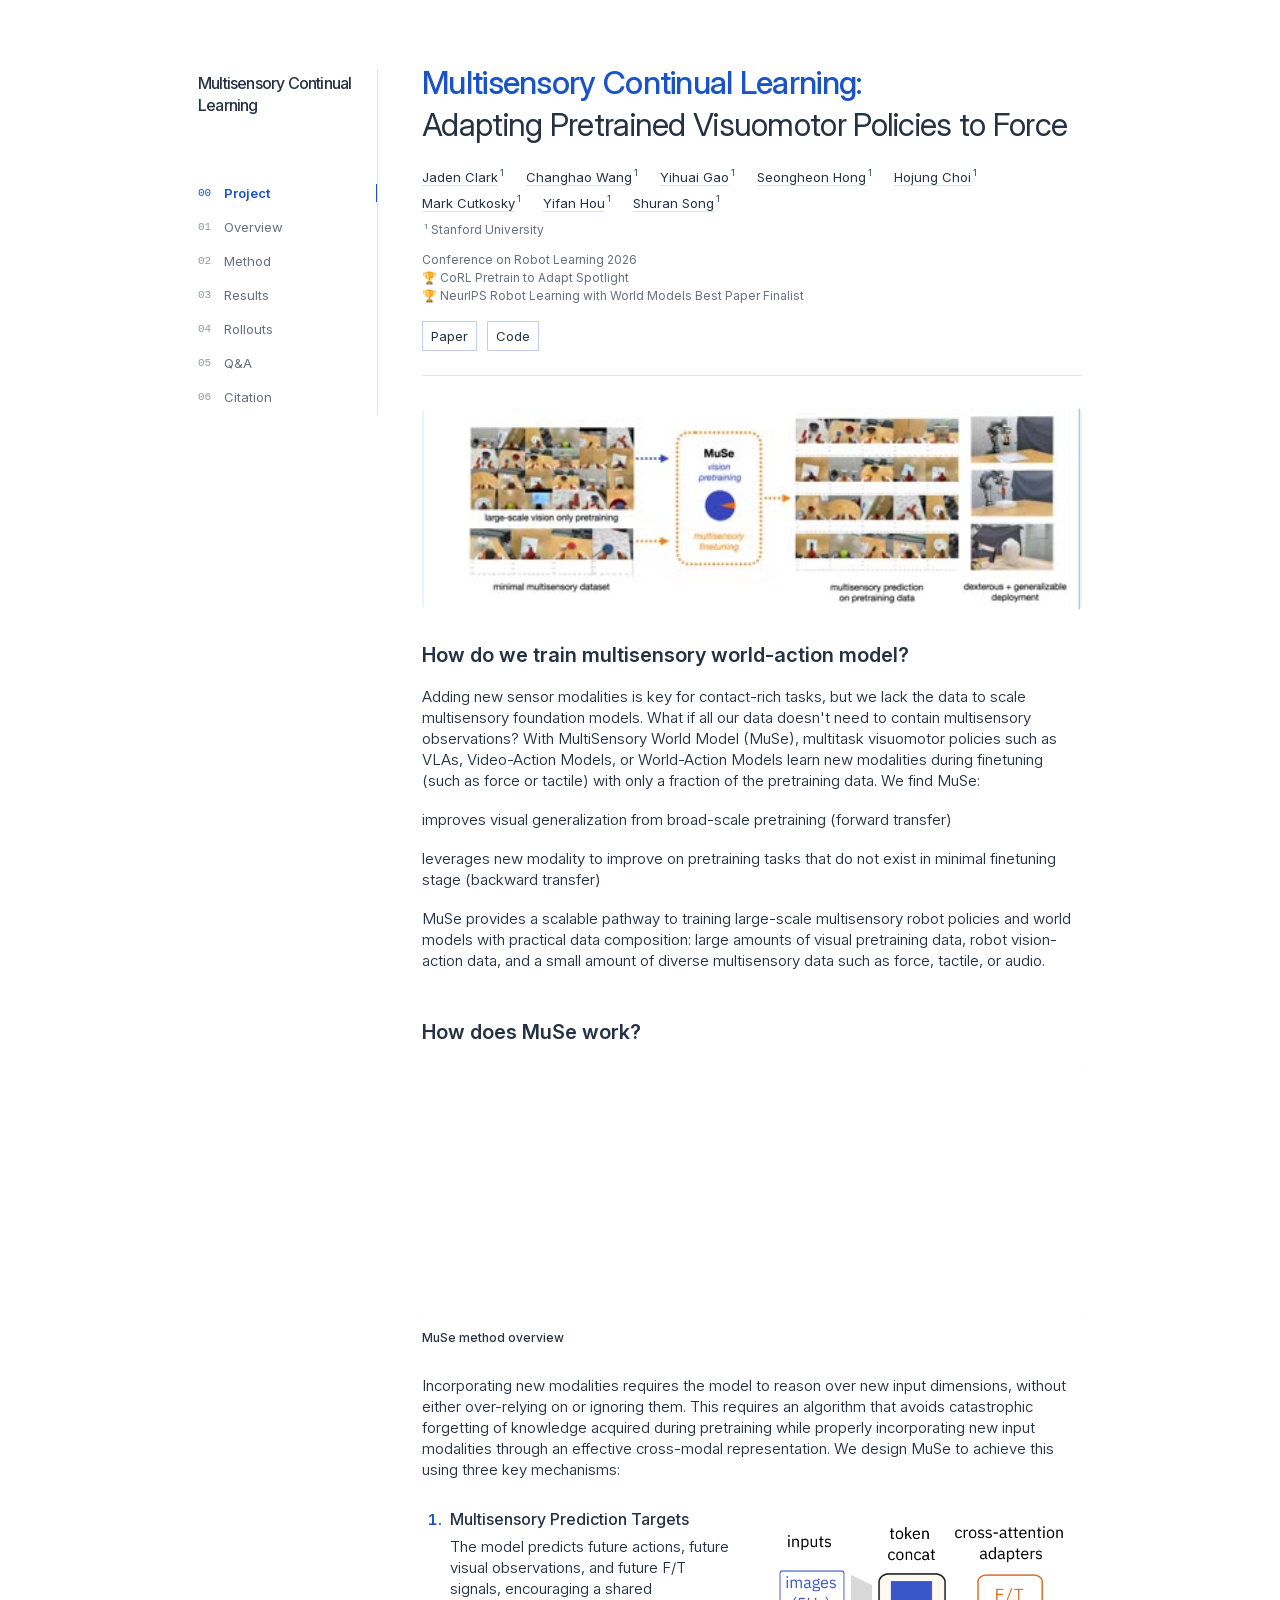
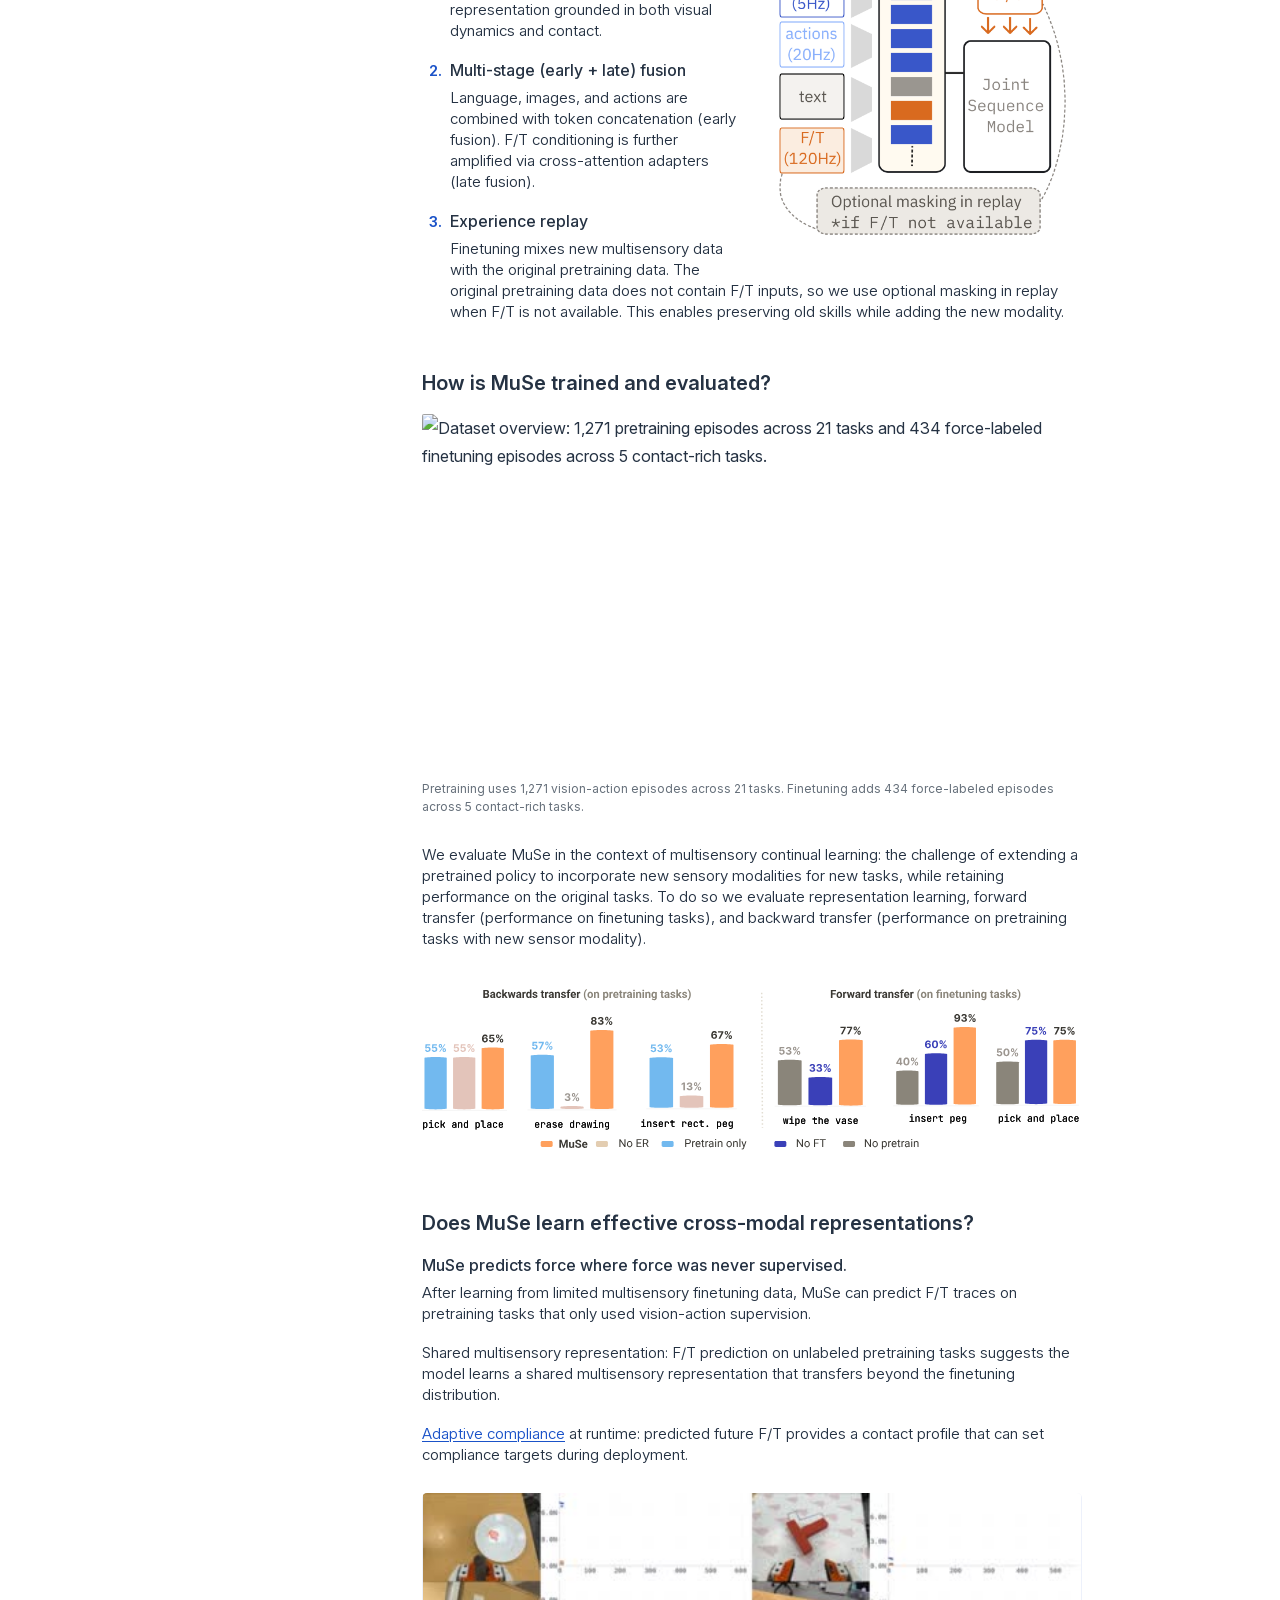
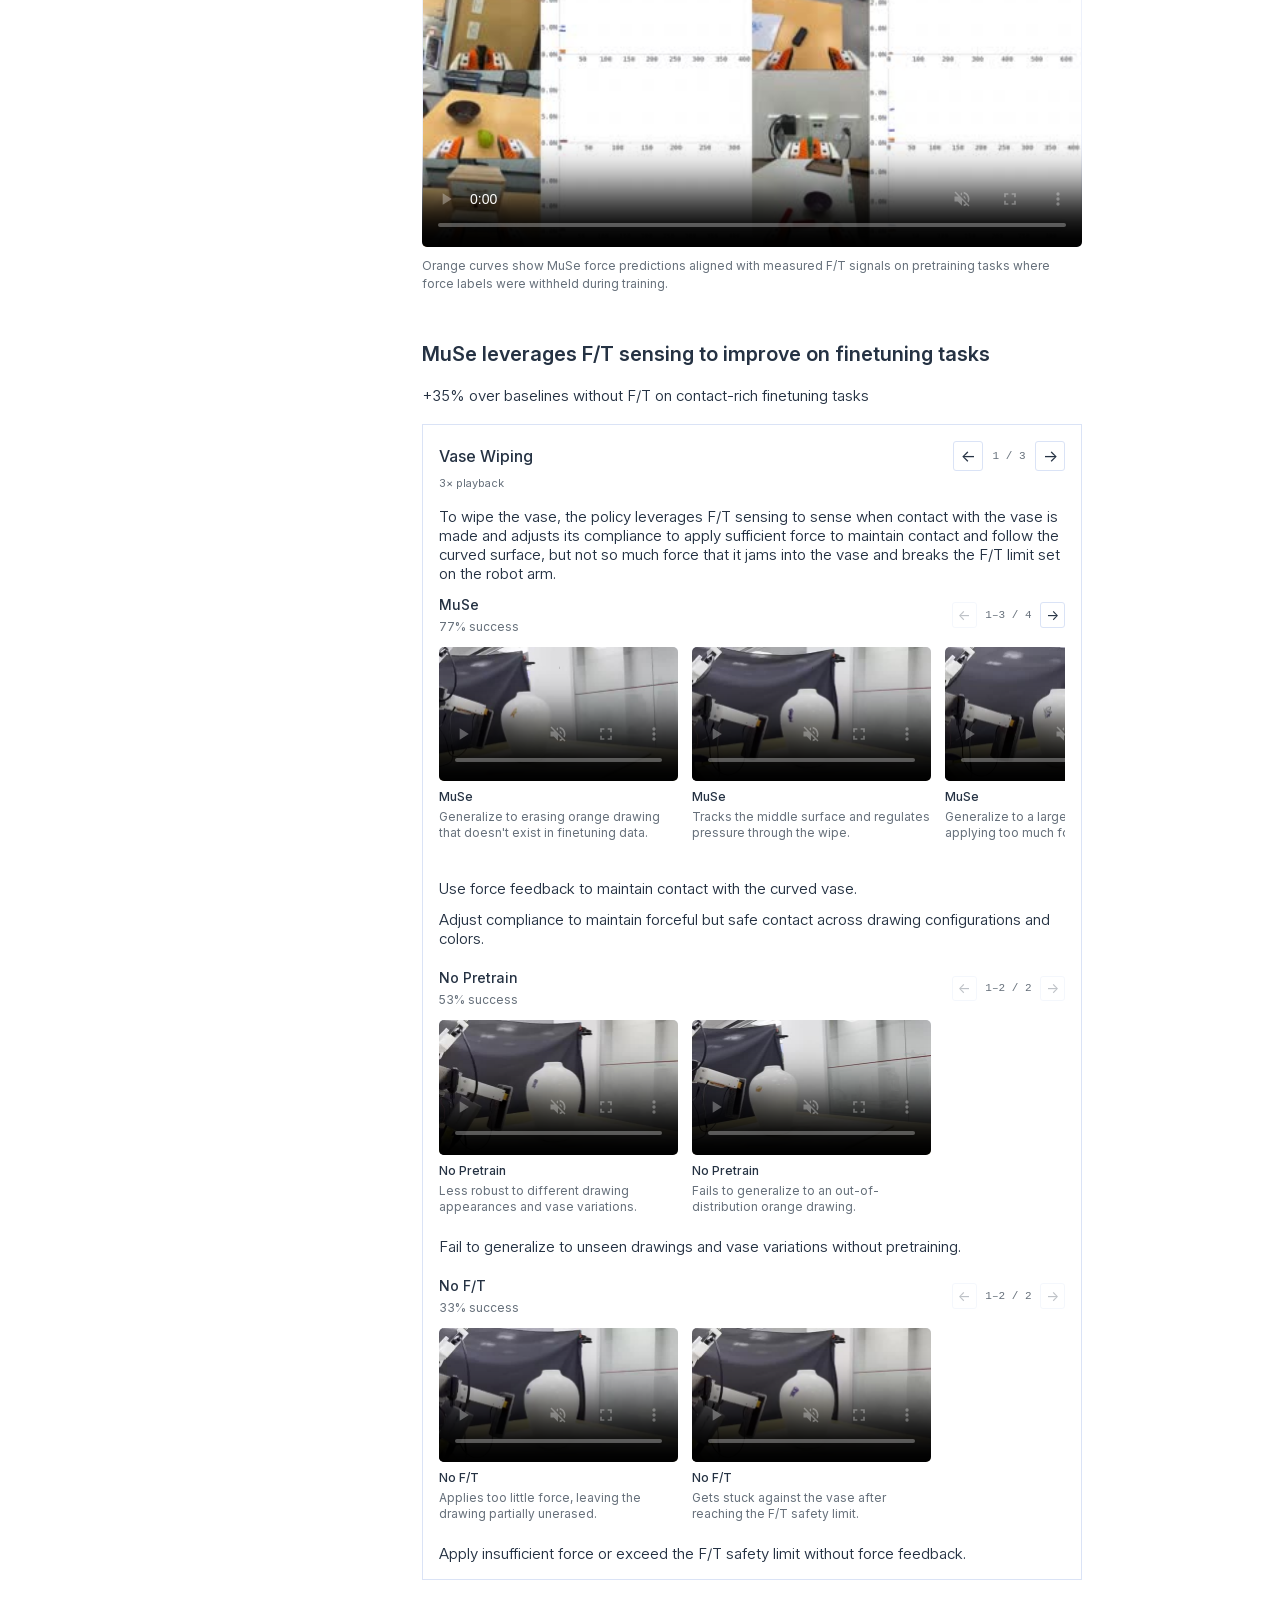
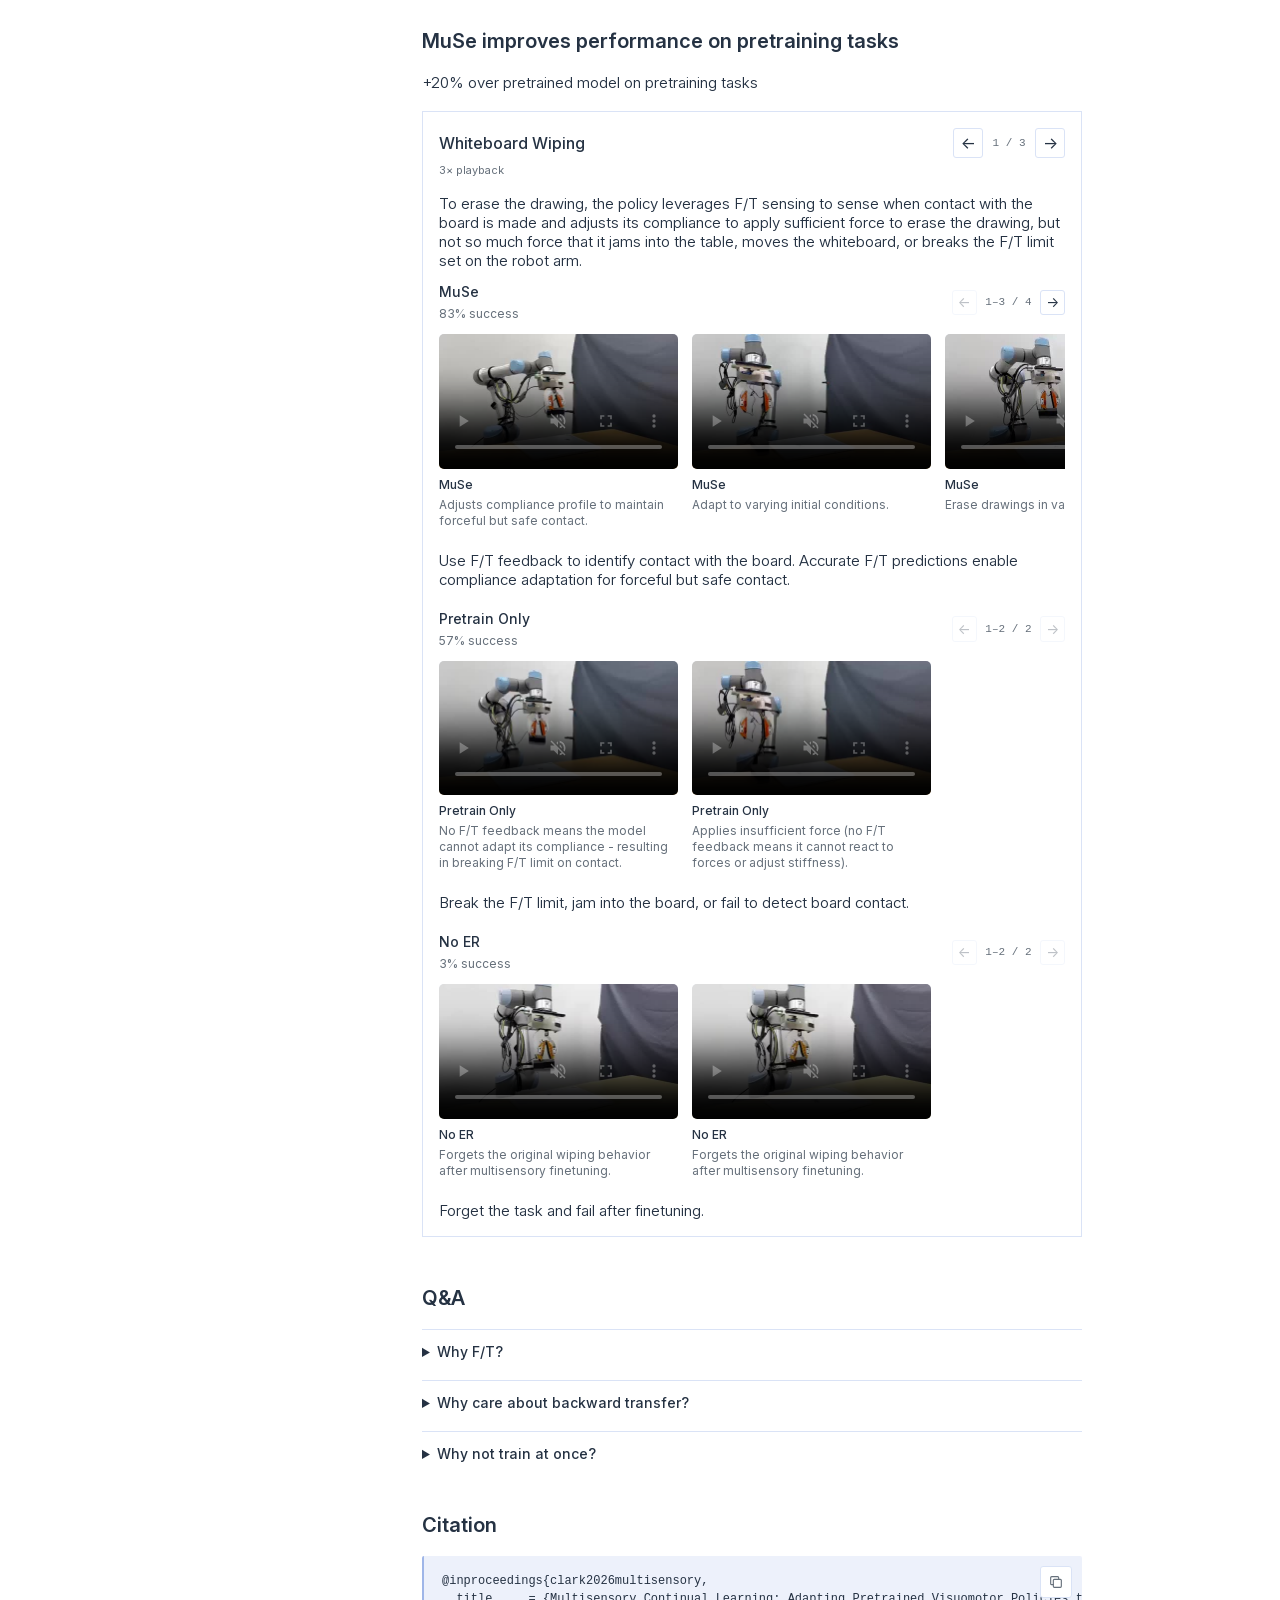
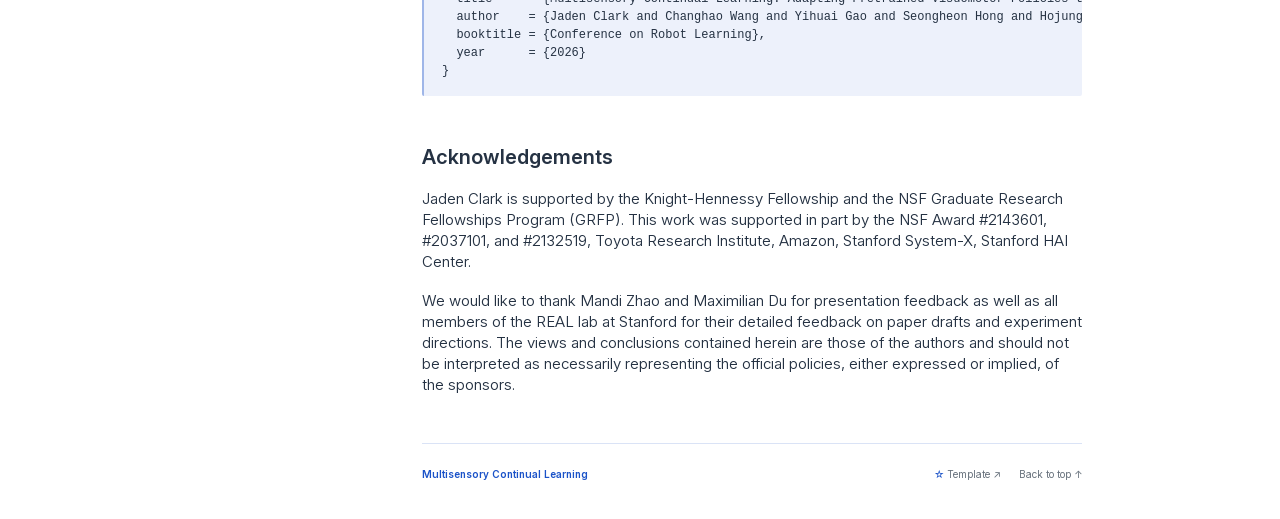
==== commit 9622bdde: "Always use light mode; loop intro and method videos like GIFs Co-Authored-By: Claude Opus 5.5 <norep" ====
--- a/index.html
+++ b/index.html
@@ -18,8 +18,7 @@
     (() => {
       let saved;
       try { saved = localStorage.getItem('project-website-color-scheme'); } catch { /* Storage can be unavailable in local previews. */ }
-      document.documentElement.dataset.colorScheme = saved === 'light' || saved === 'dark'
-        ? saved : (matchMedia('(prefers-color-scheme: dark)').matches ? 'dark' : 'light');
+      document.documentElement.dataset.colorScheme = 'light'; // Site is always shown in light mode.
     })();
   </script>
   <style>
@@ -207,7 +206,9 @@
 }
 .wordmark { display: inline-flex; gap: 10px; align-items: center; font: 500 16px/1.4 var(--sans); letter-spacing: -.8px; }
 .project-heading { position: relative; }
-.theme-toggle { position: absolute; top: 3px; right: 0; display: grid; place-items: center; width: 32px; height: 32px; padding: 0; border: 1px solid var(--rule); border-radius: 50%; color: var(--muted); background: transparent; cursor: pointer; }
+.theme-toggle { display: none !important; }
+.gif-video { pointer-events: none; }
+.theme-toggle-unused { position: absolute; top: 3px; right: 0; display: grid; place-items: center; width: 32px; height: 32px; padding: 0; border: 1px solid var(--rule); border-radius: 50%; color: var(--muted); background: transparent; cursor: pointer; }
 .theme-toggle:hover { color: var(--ink); background: var(--soft); border-color: var(--muted); }
 .theme-toggle svg { width: 16px; height: 16px; }
 .theme-toggle .theme-sun, html[data-color-scheme="dark"] .theme-toggle .theme-moon { display: none; }
@@ -539,6 +540,32 @@
   const renderVideo = (clip) => {
     const figure = element('figure', 'video-figure');
     const video = element('video');
+    if (clip.gif) {
+      // GIF-style clip: no controls, always looping, outside the playback limiter.
+      video.className = 'gif-video';
+      video.muted = true;
+      video.defaultMuted = true;
+      video.playsInline = true;
+      video.loop = true;
+      video.autoplay = true;
+      video.preload = 'auto';
+      video.setAttribute('muted', '');
+      video.setAttribute('playsinline', '');
+      video.width = clip.width;
+      video.height = clip.height;
+      video.style.aspectRatio = `${clip.width} / ${clip.height}`;
+      video.setAttribute('aria-label', clip.alt || clip.title);
+      if (clip.poster) video.poster = clip.poster;
+      video.src = clip.src;
+      figure.append(video);
+      if (clip.title || clip.caption) {
+        const caption = element('figcaption');
+        if (clip.title) caption.append(element('span', '', clip.title));
+        if (clip.caption) caption.append(element('small', '', clip.caption));
+        figure.append(caption);
+      }
+      return figure;
+    }
     video.controls = true;
     video.muted = true;
     video.defaultMuted = true;
@@ -902,7 +929,7 @@
 try { themePreference = localStorage.getItem('project-website-color-scheme'); } catch { /* Local previews may block storage. */ }
 if (!['light', 'dark'].includes(themePreference)) themePreference = null;
 function applyTheme() {
-  const scheme = themePreference || (systemTheme.matches ? 'dark' : 'light');
+  const scheme = 'light'; // Always light; dark mode and the toggle are disabled.
   document.documentElement.dataset.colorScheme = scheme;
   themeToggle.setAttribute('aria-pressed', String(scheme === 'dark'));
   themeToggle.title = `Switch to ${scheme === 'dark' ? 'light' : 'dark'} mode`;
@@ -947,7 +974,7 @@
 updateNavigation();
 
 // Keep decoding bounded, and release sources after videos leave the viewport.
-const videos = [...document.querySelectorAll('video')];
+const videos = [...document.querySelectorAll('video:not(.gif-video)')];
 const mediaSettings = window.PAPER_CONTENT.media || {};
 const videoLimit = mediaSettings.pauseOthers ? 1 : (mediaSettings.maxConcurrentVideos ?? 2);
 const videoStates = new Map(videos.map(video => [video, {
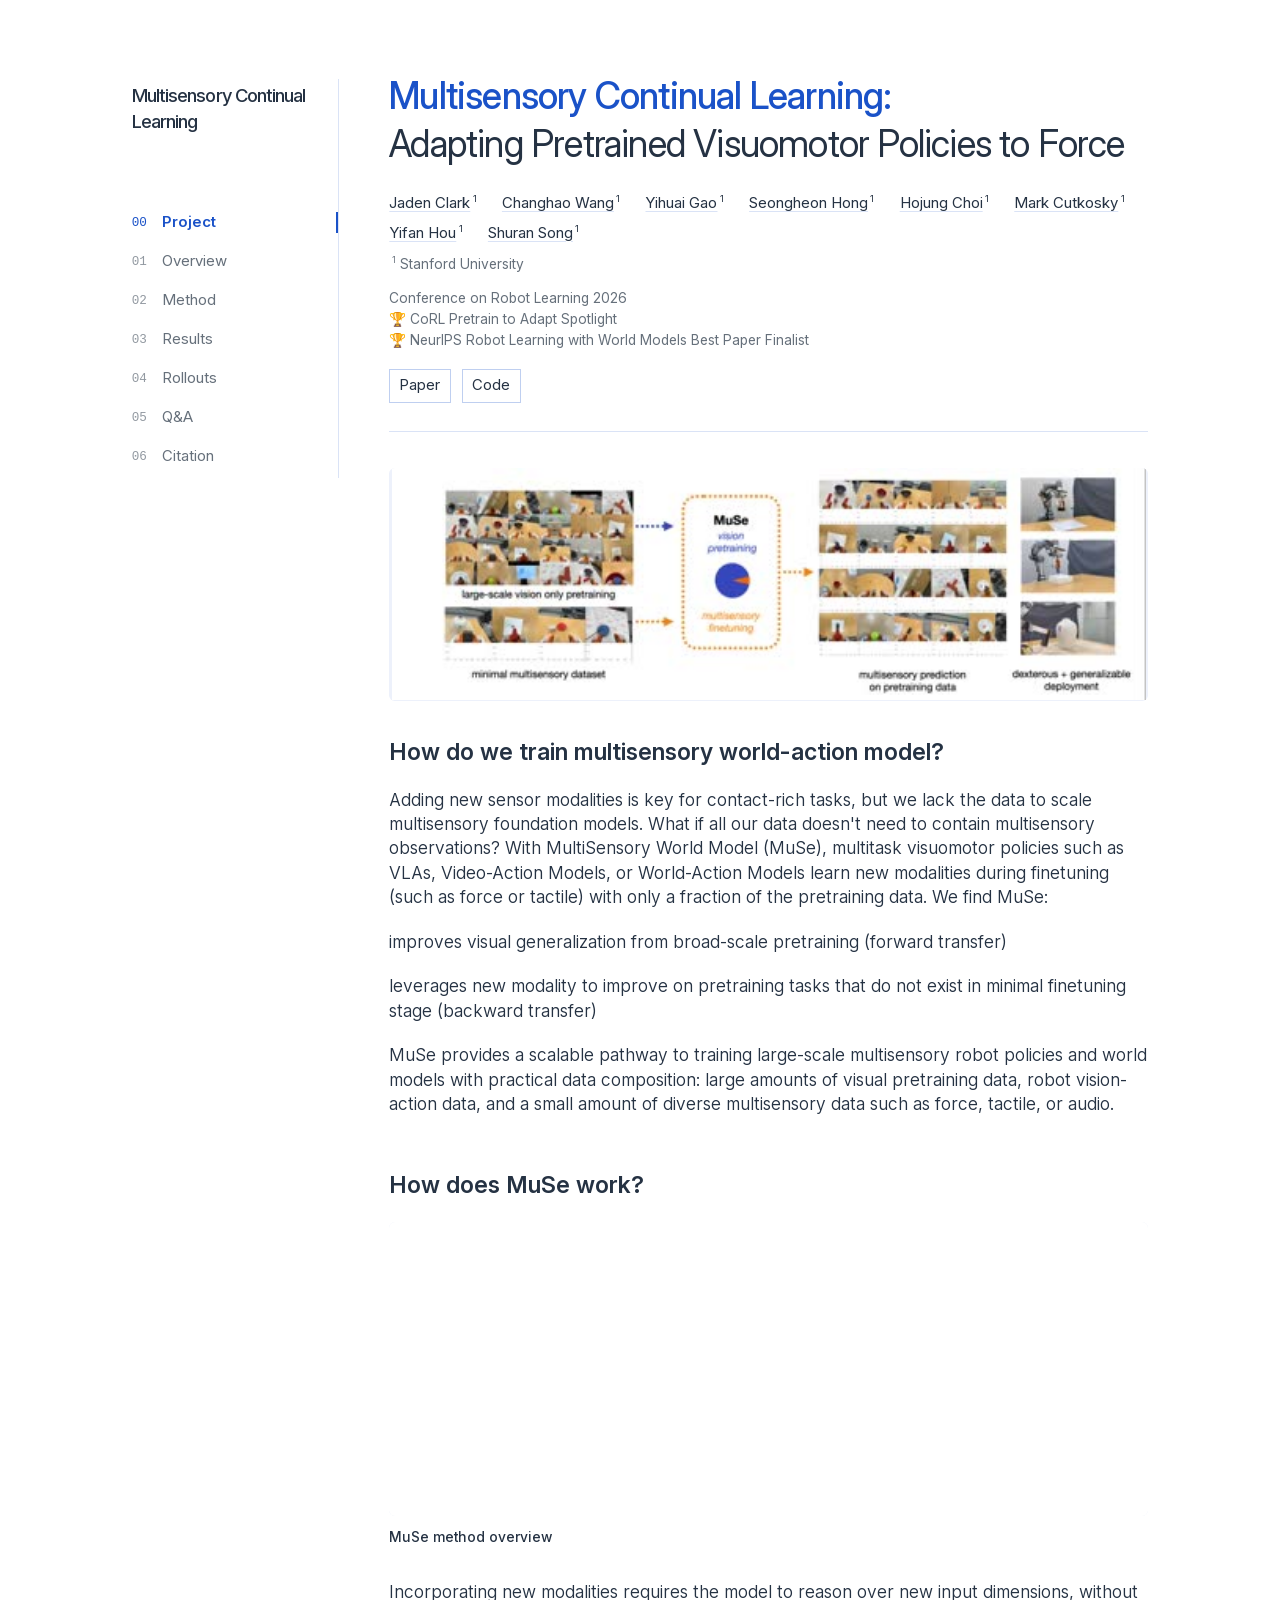
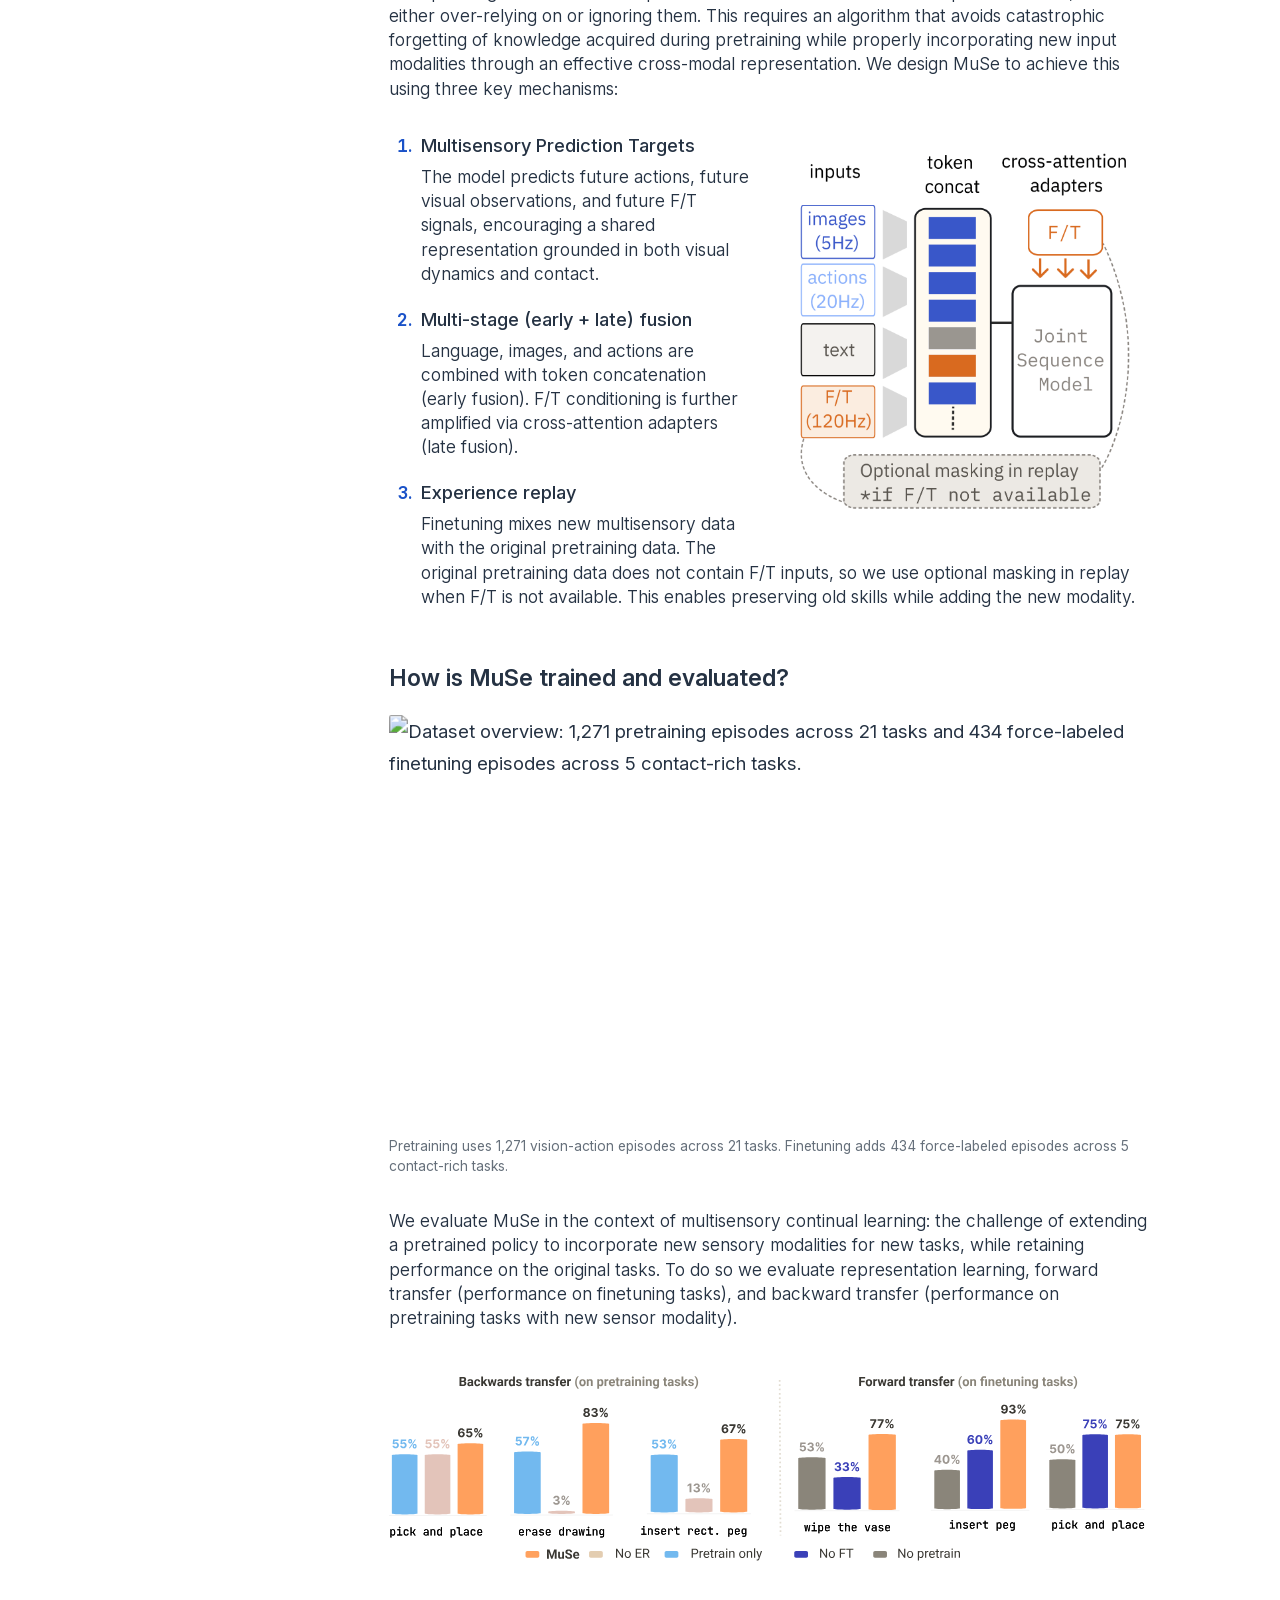
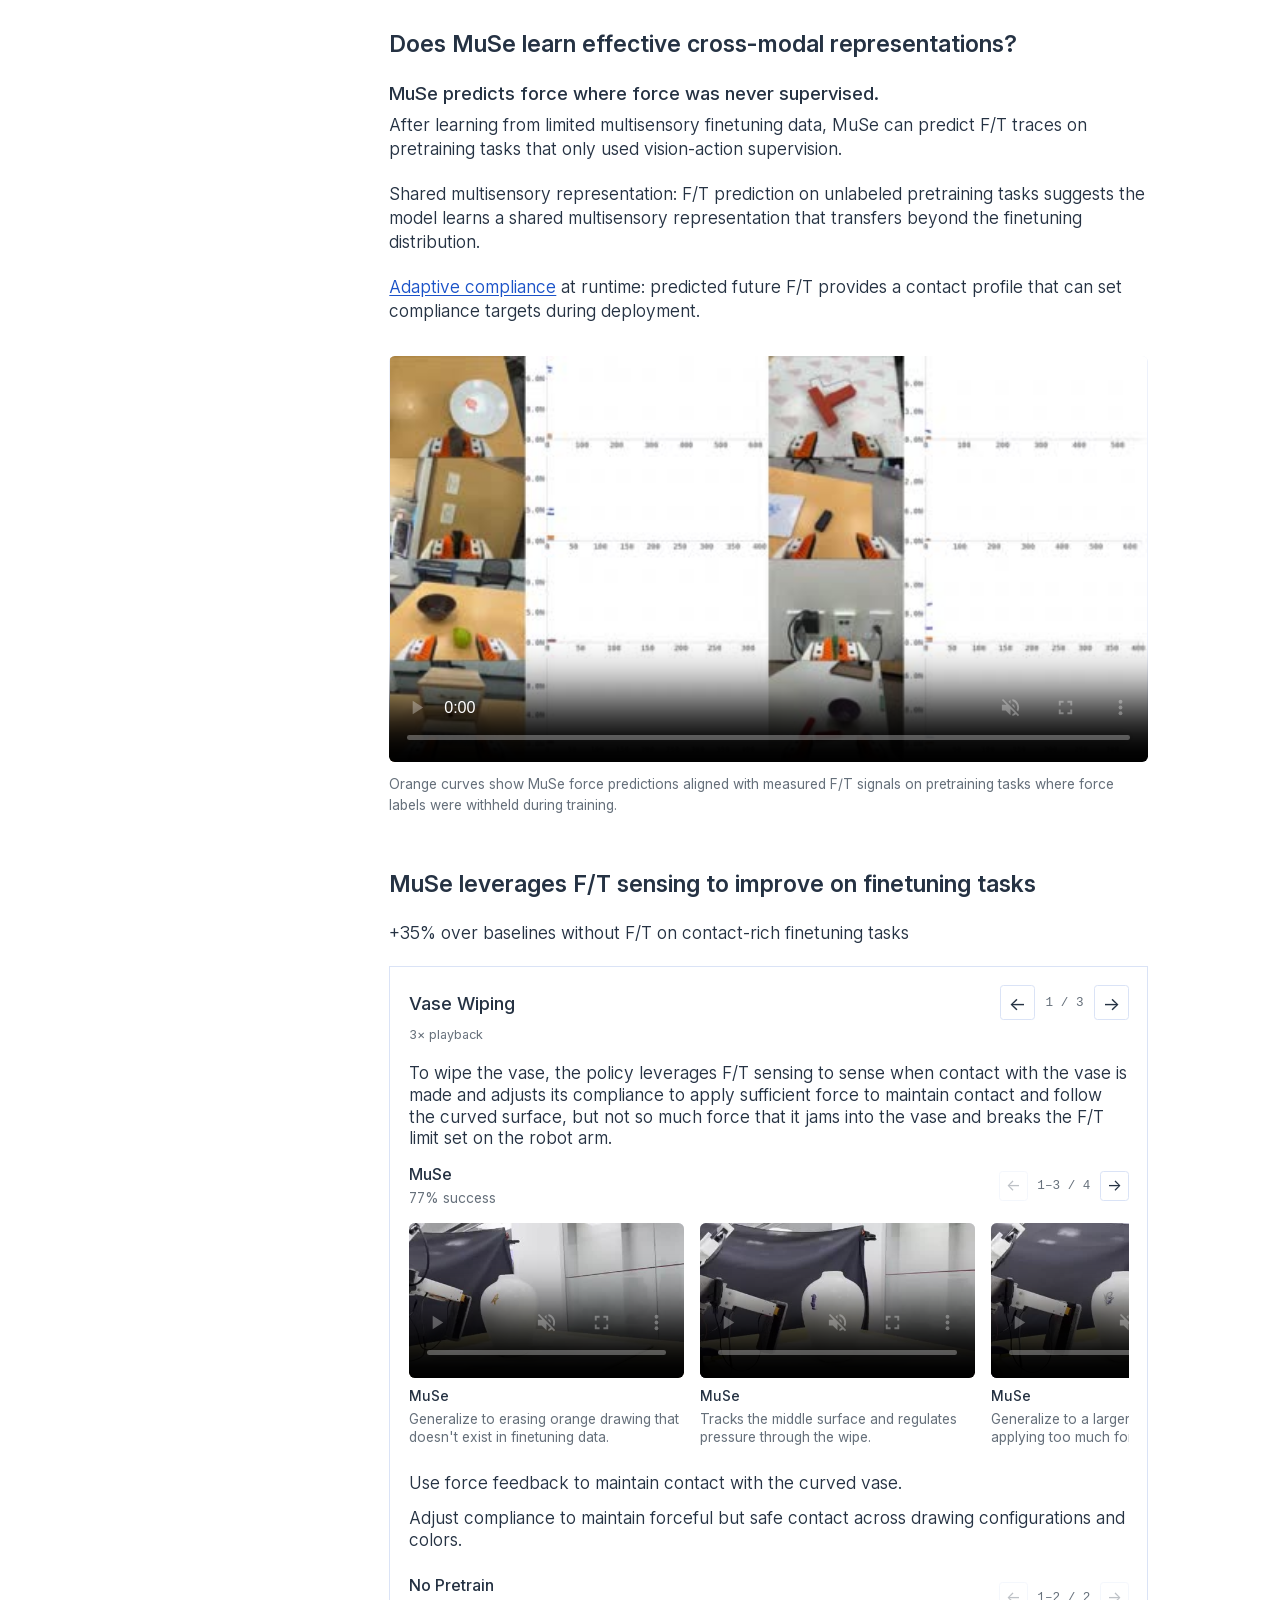
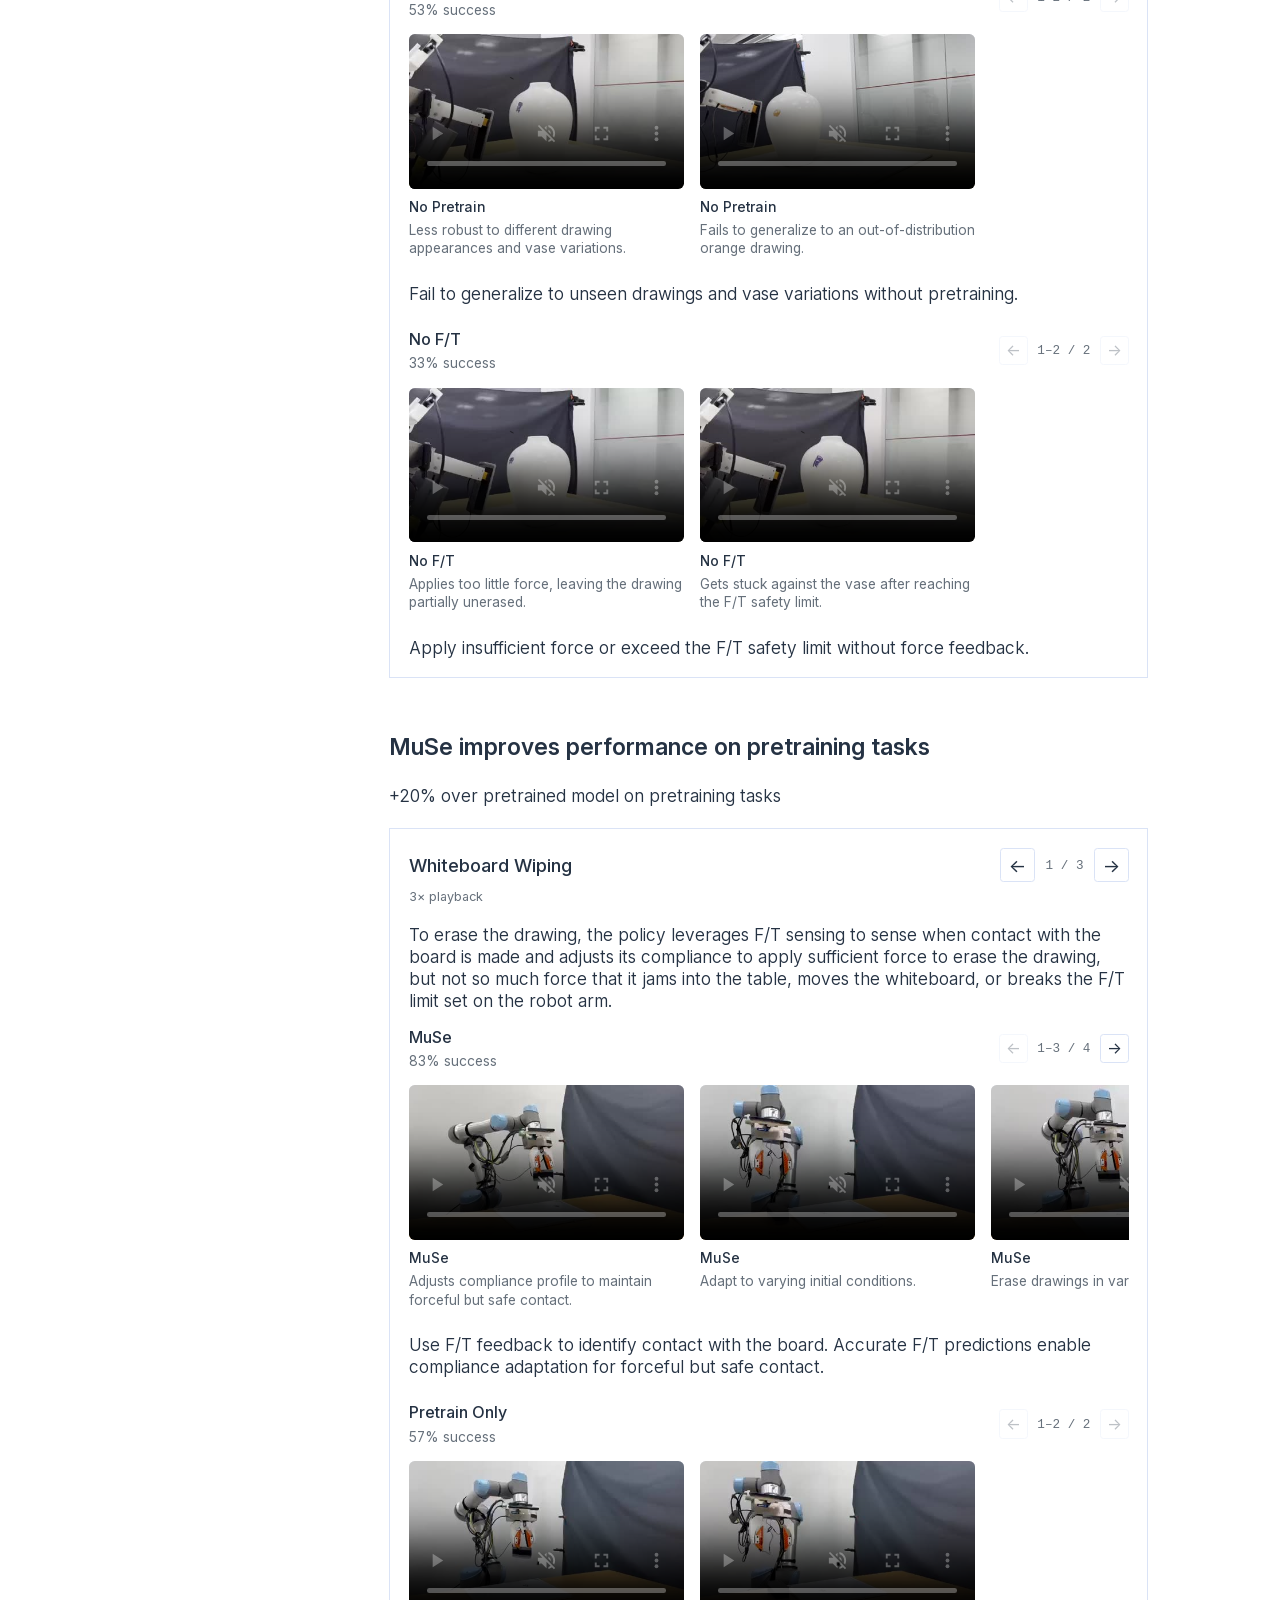
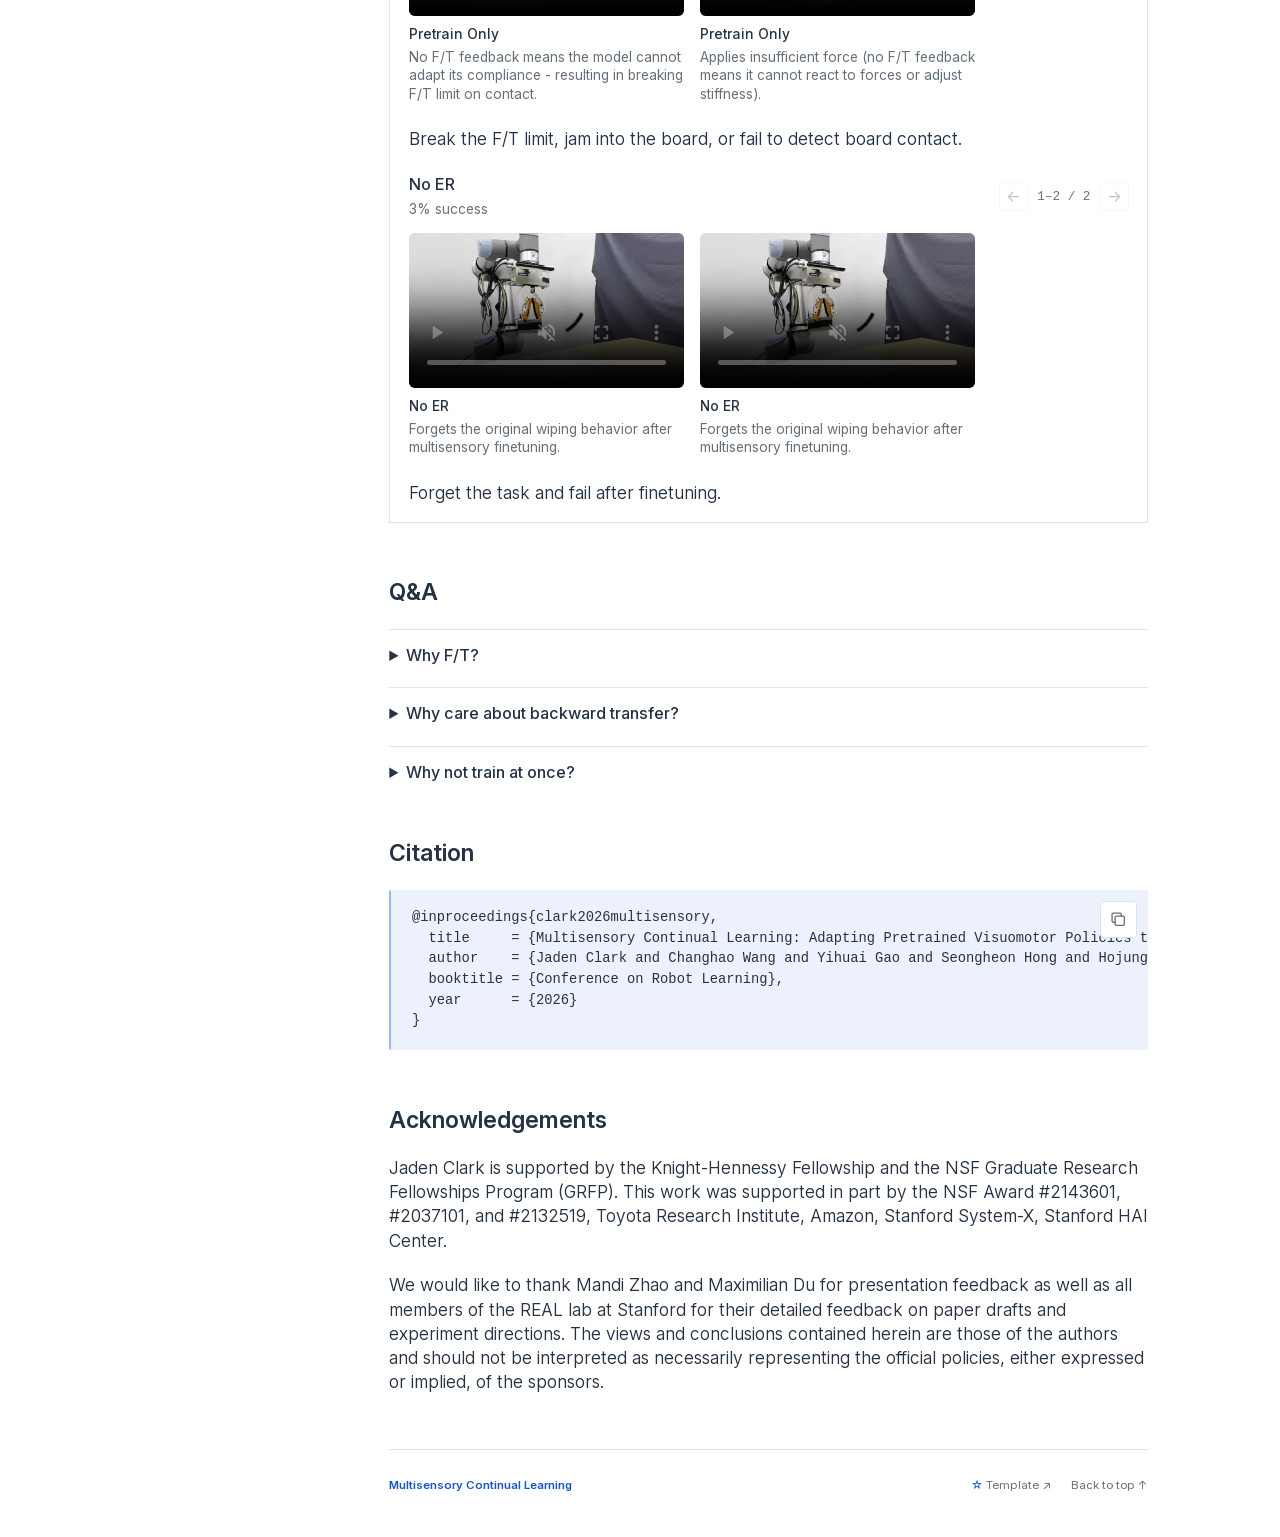
==== commit ce5c6bdf: "Scale up page on desktop screens Co-Authored-By: Claude Opus 5.5 <noreply@anthropic.com>" ====
--- a/index.html
+++ b/index.html
@@ -374,6 +374,10 @@
 .template-credit > span:first-child { color: var(--accent); }
 .page-footer a:hover { text-decoration: underline; }
 
+/* Larger default scale on desktop; px sizes throughout, so zoom the whole page. */
+@media (min-width: 1000px) { body { zoom: 1.15; } }
+@media (min-width: 1300px) { body { zoom: 1.3; } }
+@media (min-width: 1700px) { body { zoom: 1.45; } }
 @media (max-width: 1200px) {
   .authors { column-gap: 16px; }
 }
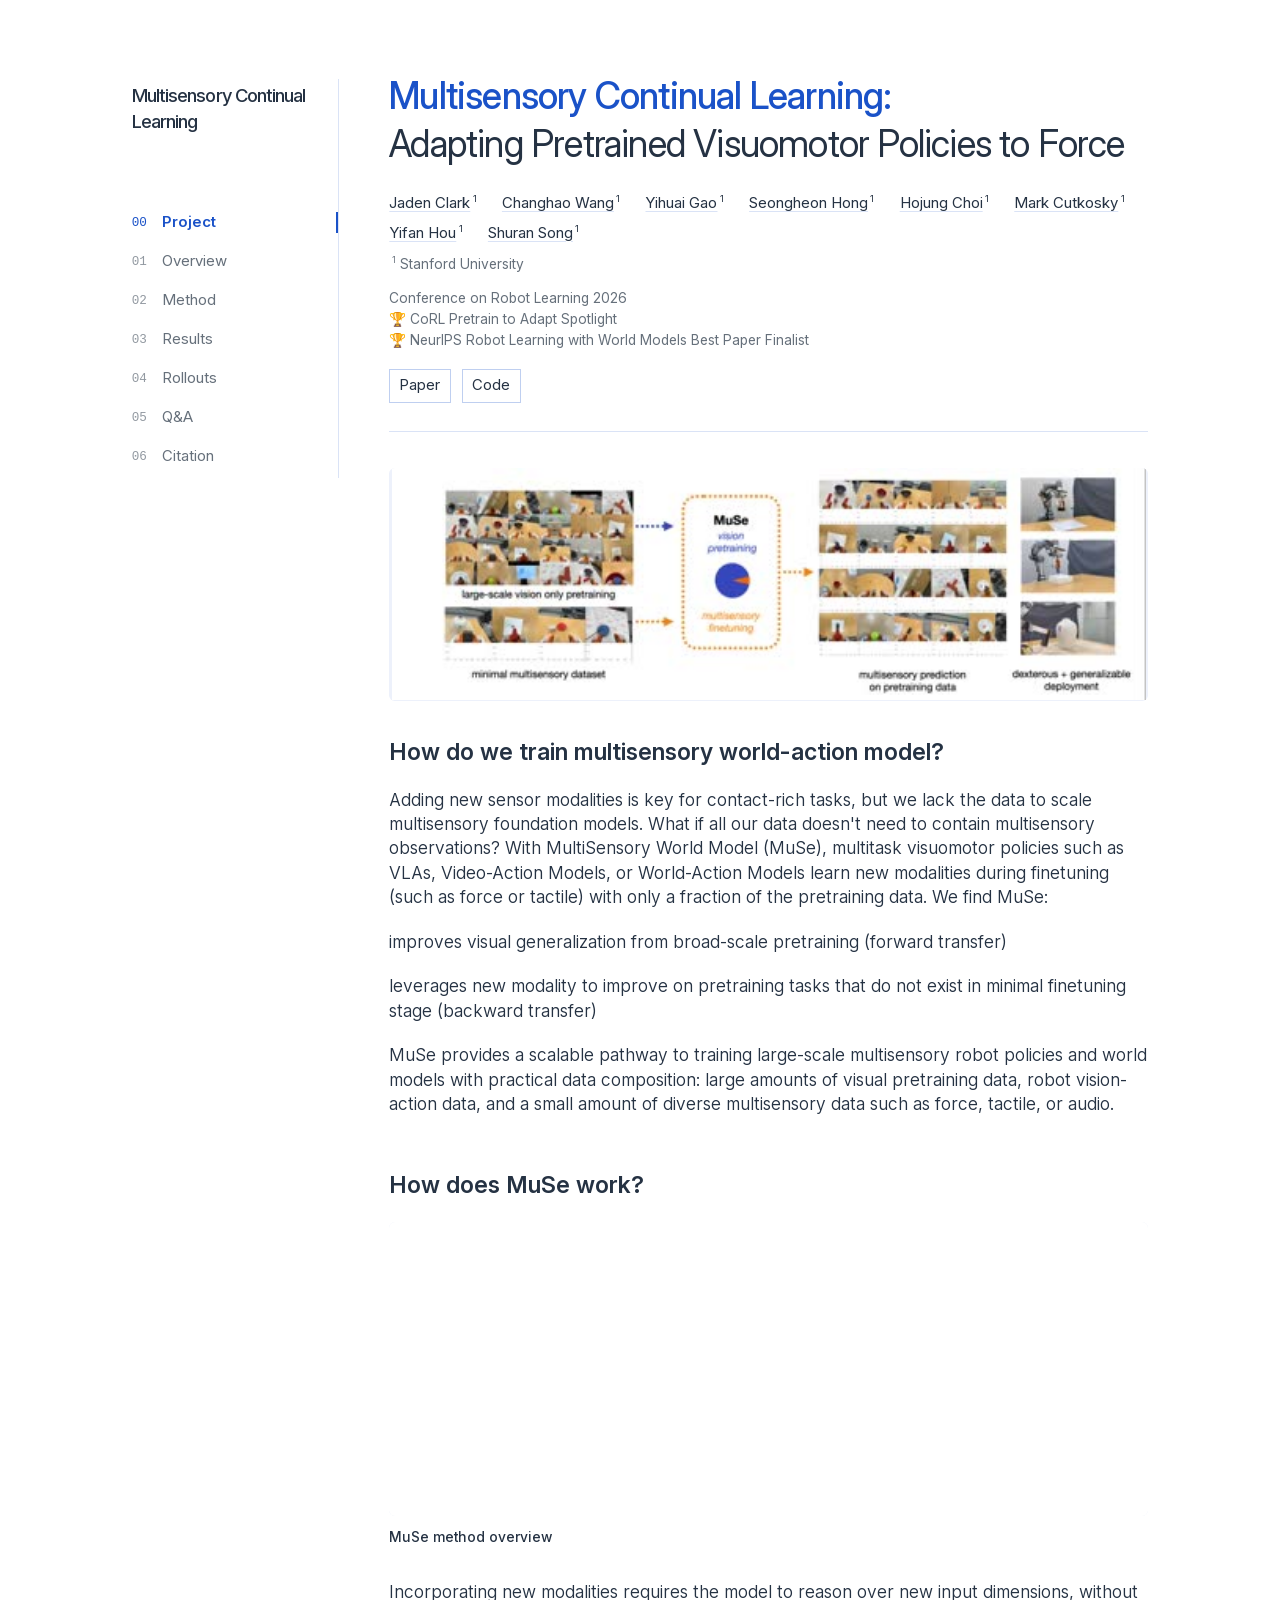
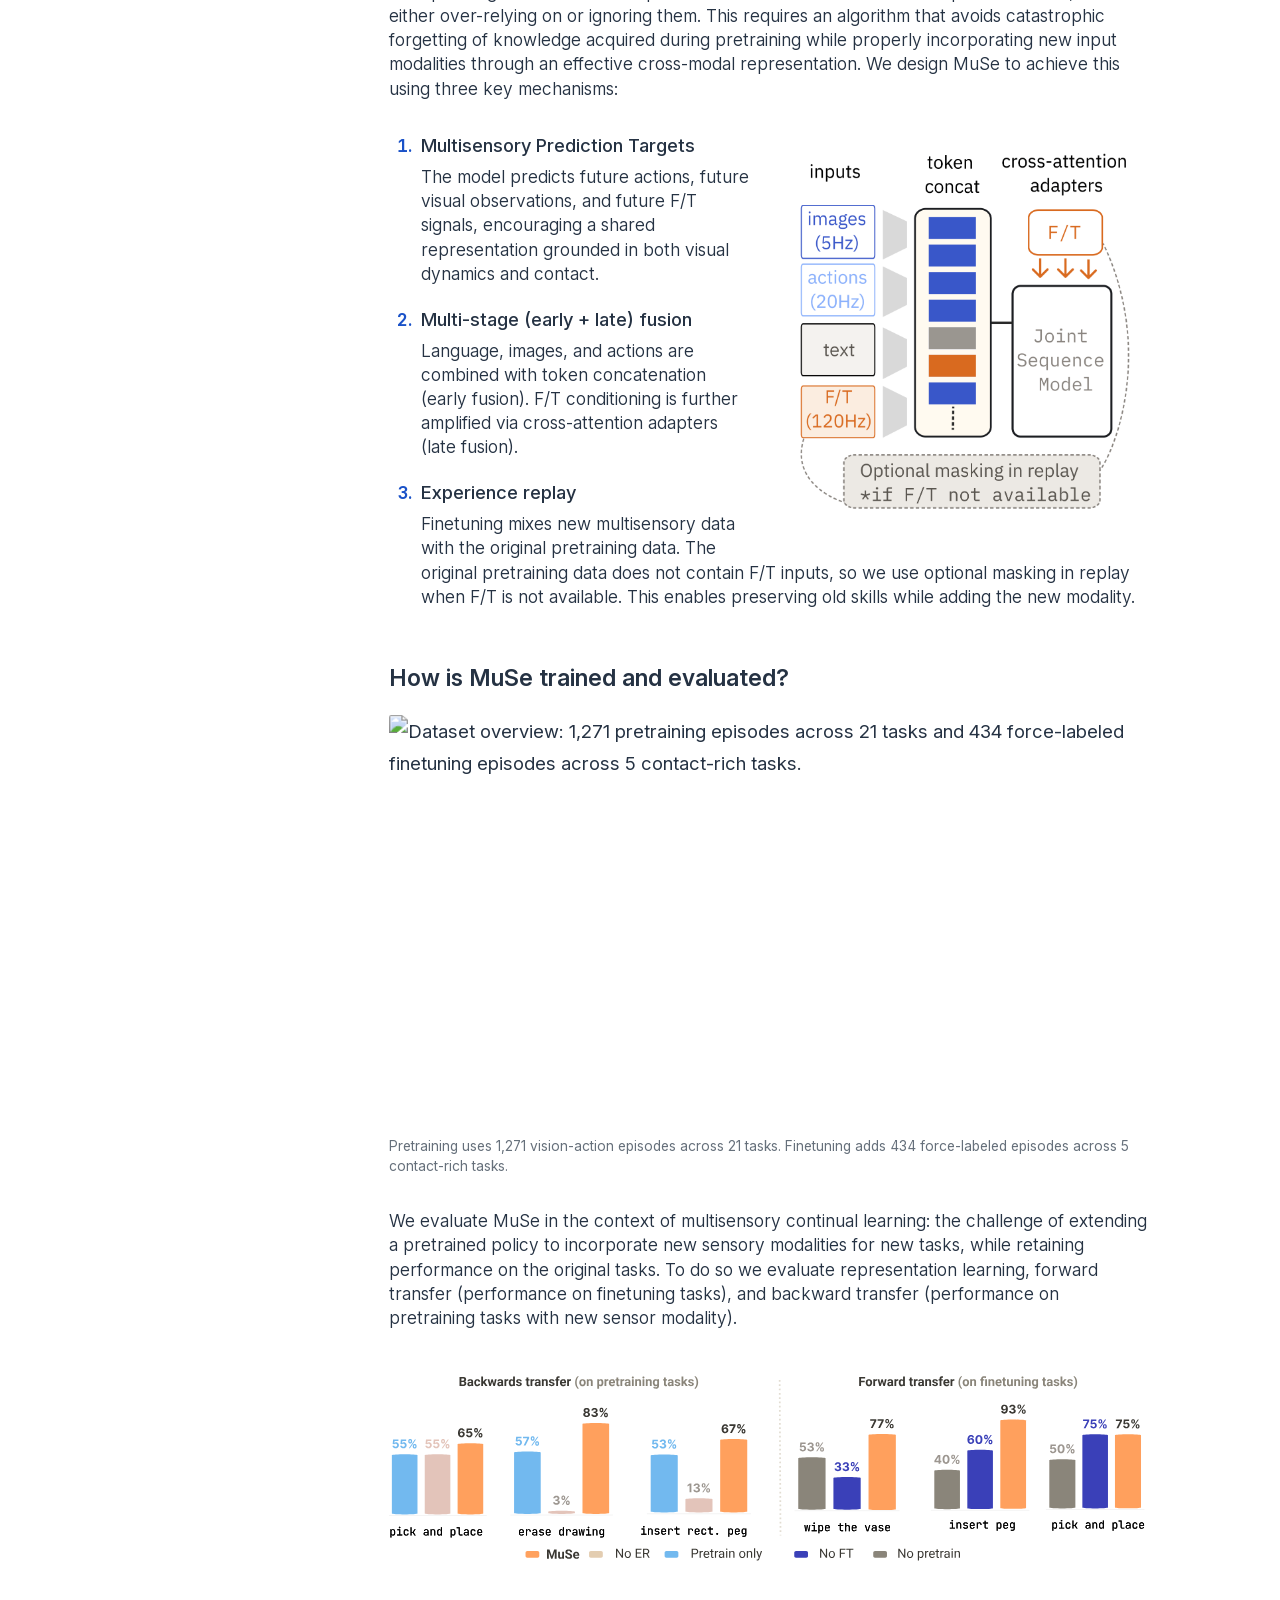
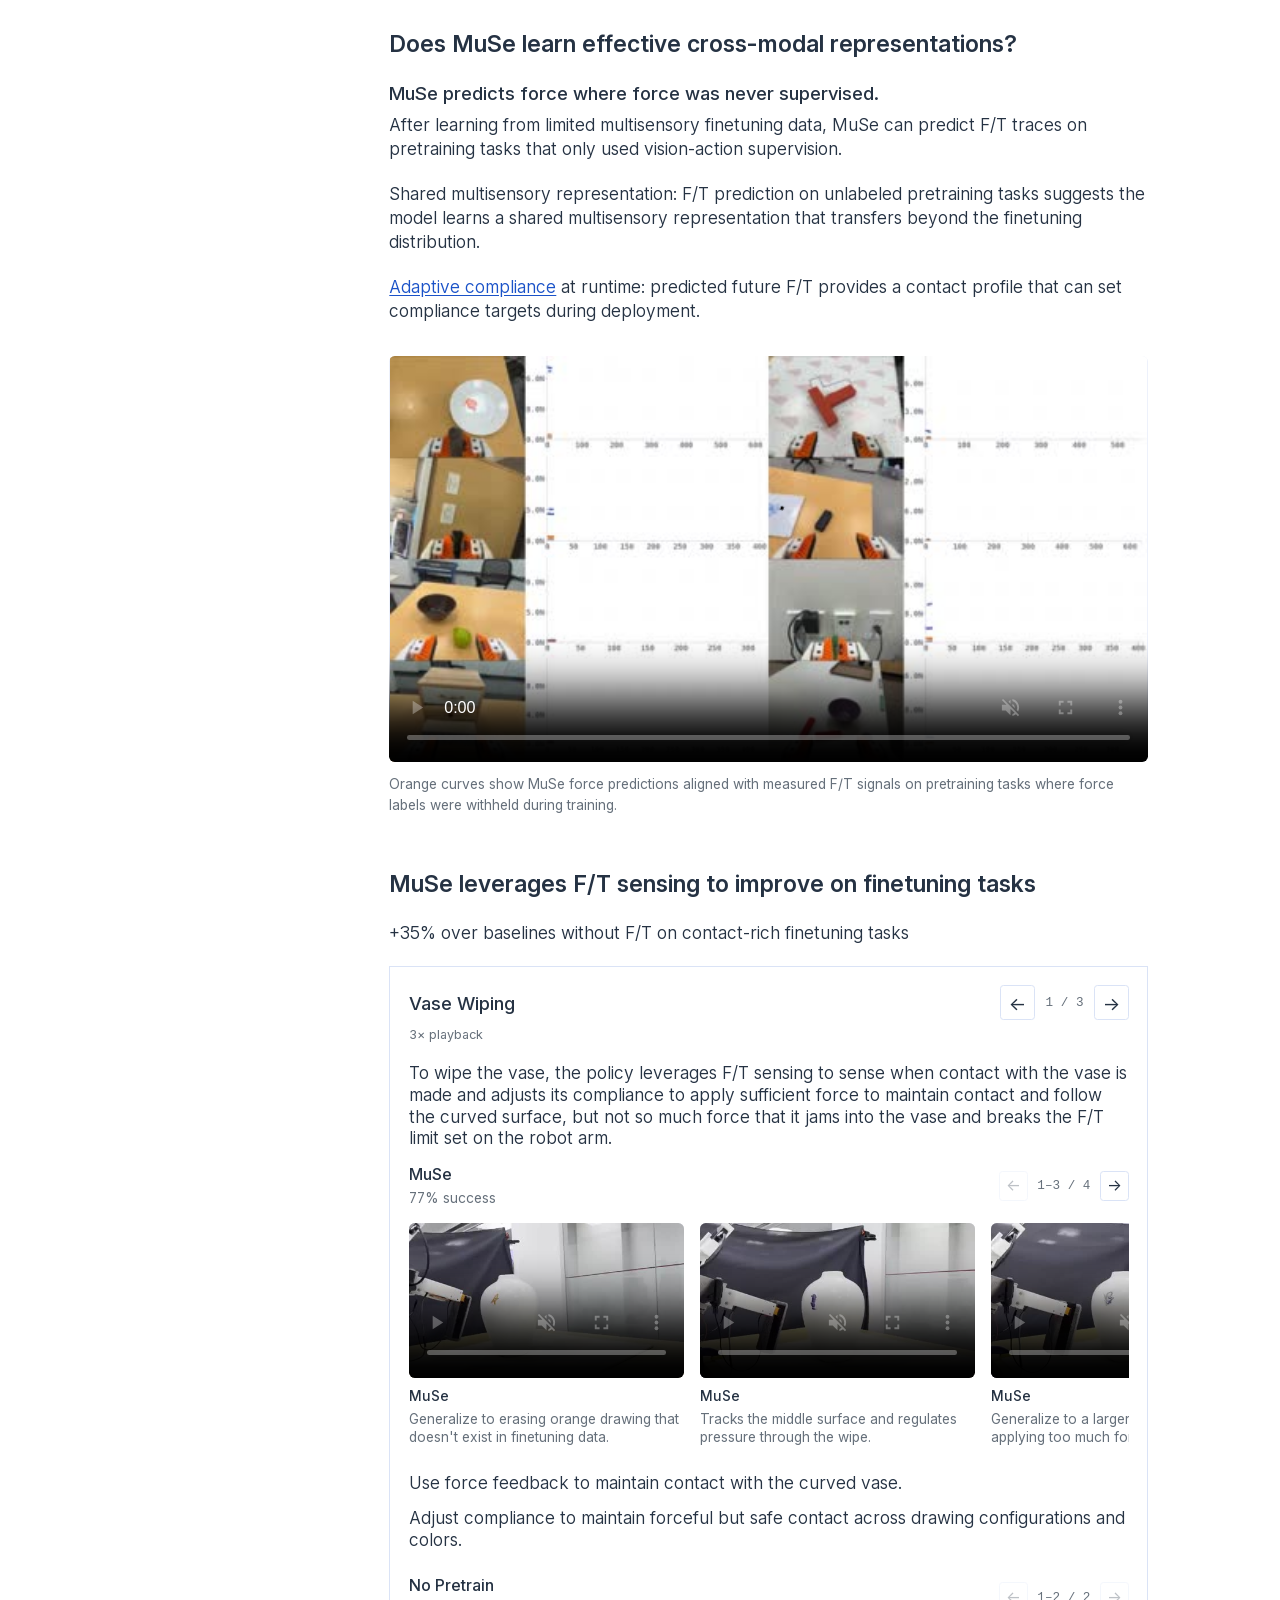
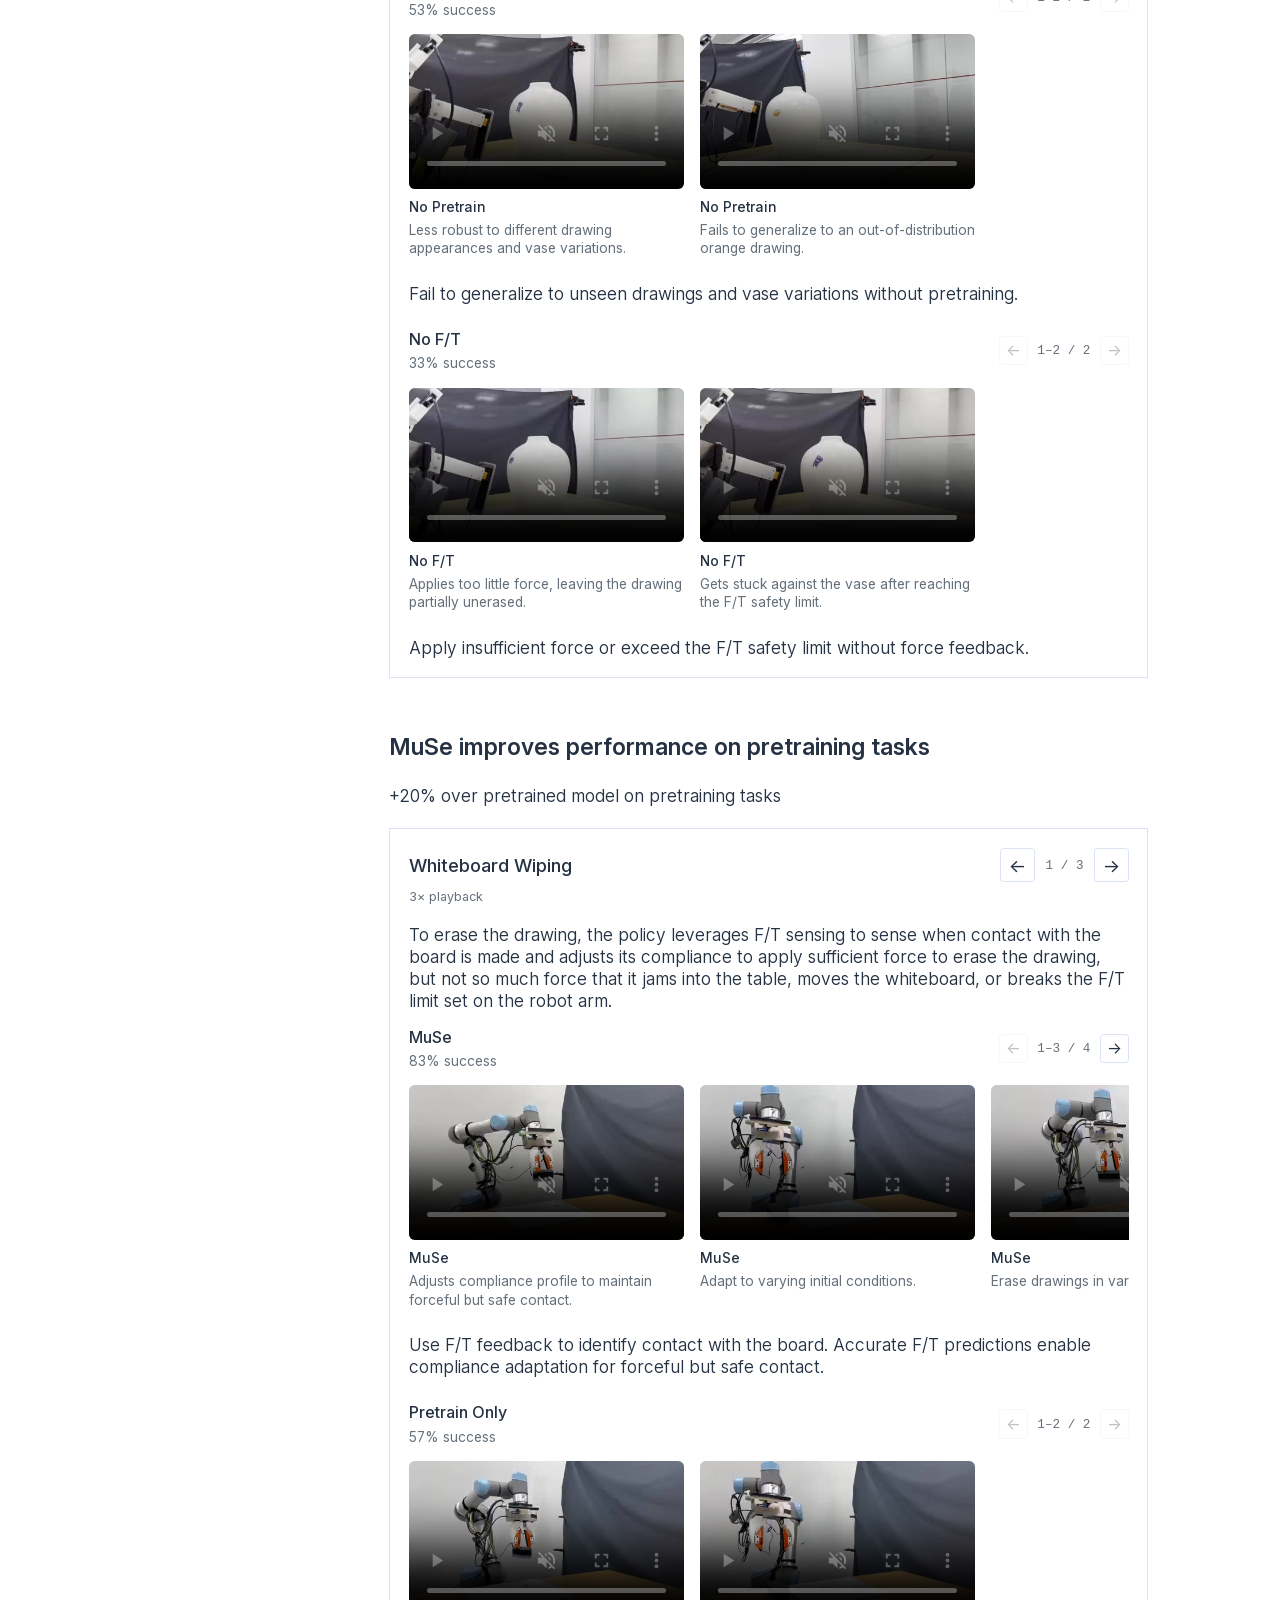
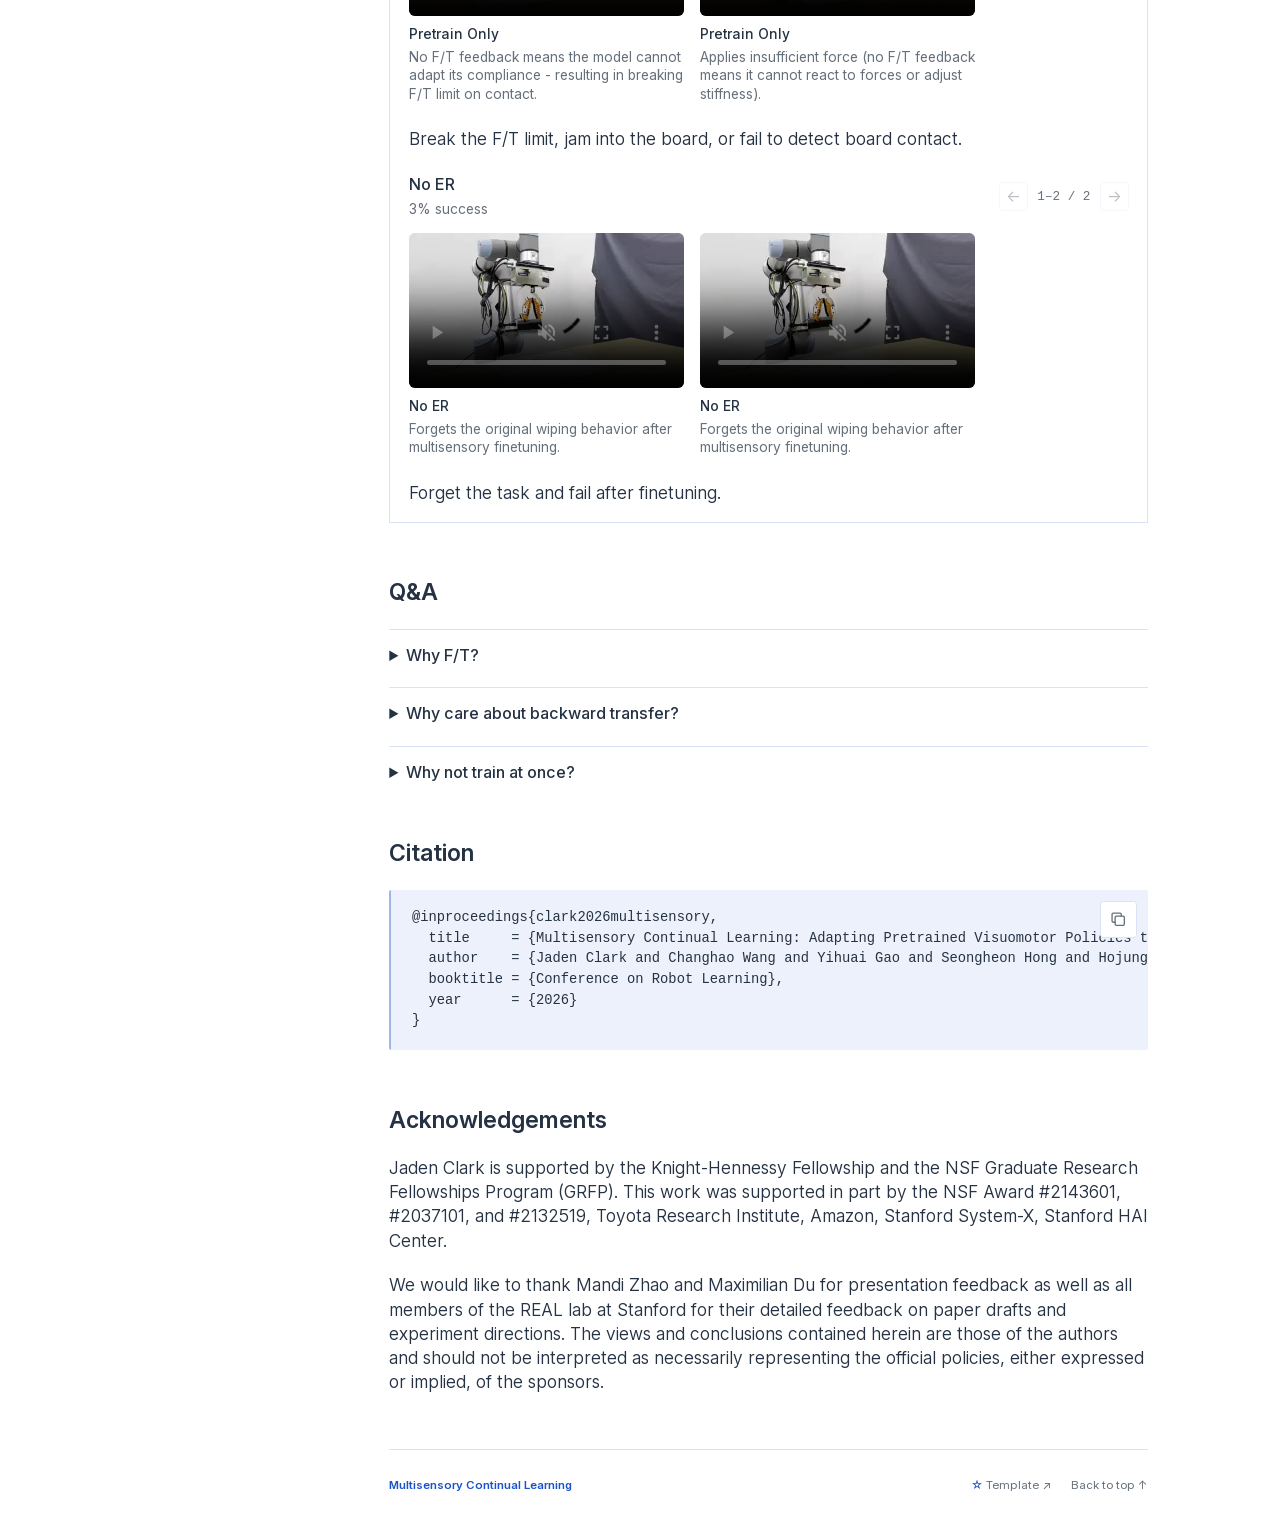
==== commit e32f6337: "Speed up intro (1.5x) and method (2x) looping videos Co-Authored-By: Claude Opus 5.5 <noreply@anthro" ====
--- a/index.html
+++ b/index.html
@@ -560,6 +560,10 @@
       video.style.aspectRatio = `${clip.width} / ${clip.height}`;
       video.setAttribute('aria-label', clip.alt || clip.title);
       if (clip.poster) video.poster = clip.poster;
+      const rate = Number(clip.playbackRate || 1);
+      video.defaultPlaybackRate = rate;
+      video.playbackRate = rate;
+      video.addEventListener('loadedmetadata', () => { video.playbackRate = rate; });
       video.src = clip.src;
       figure.append(video);
       if (clip.title || clip.caption) {
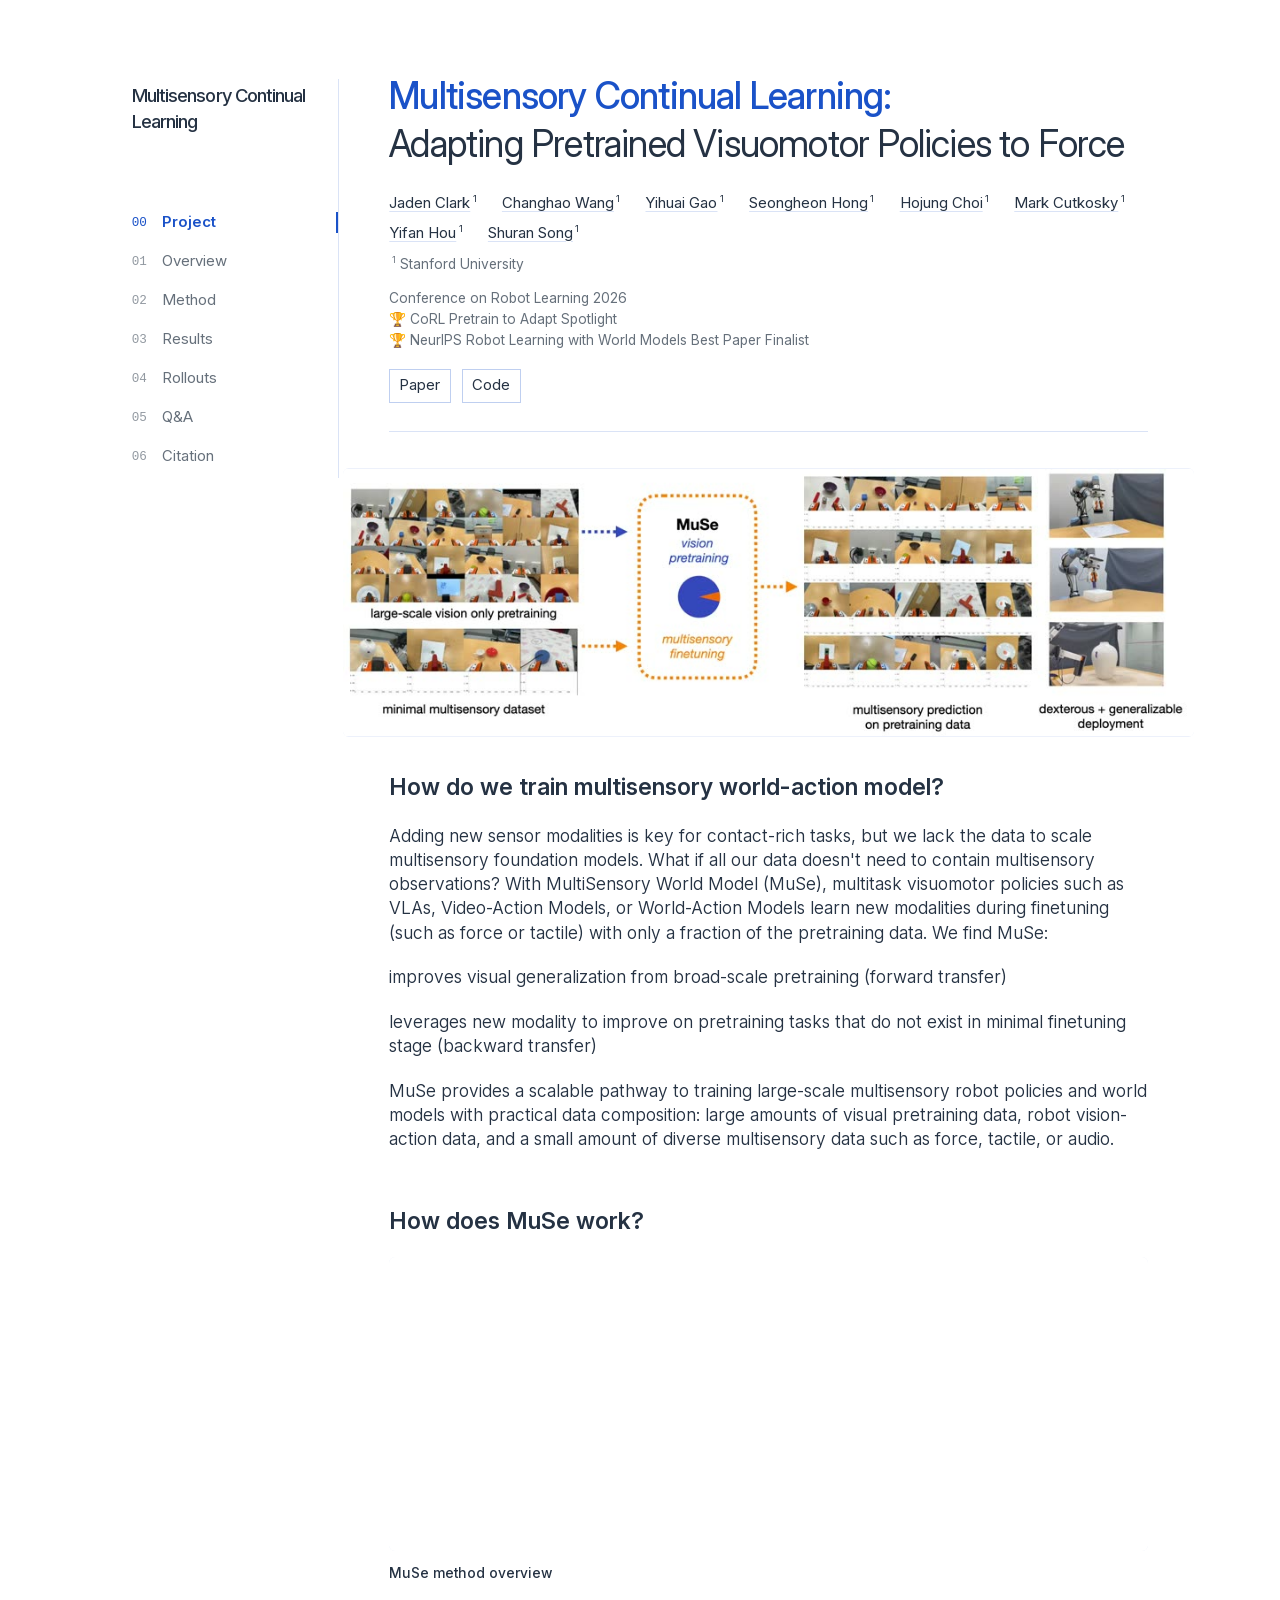
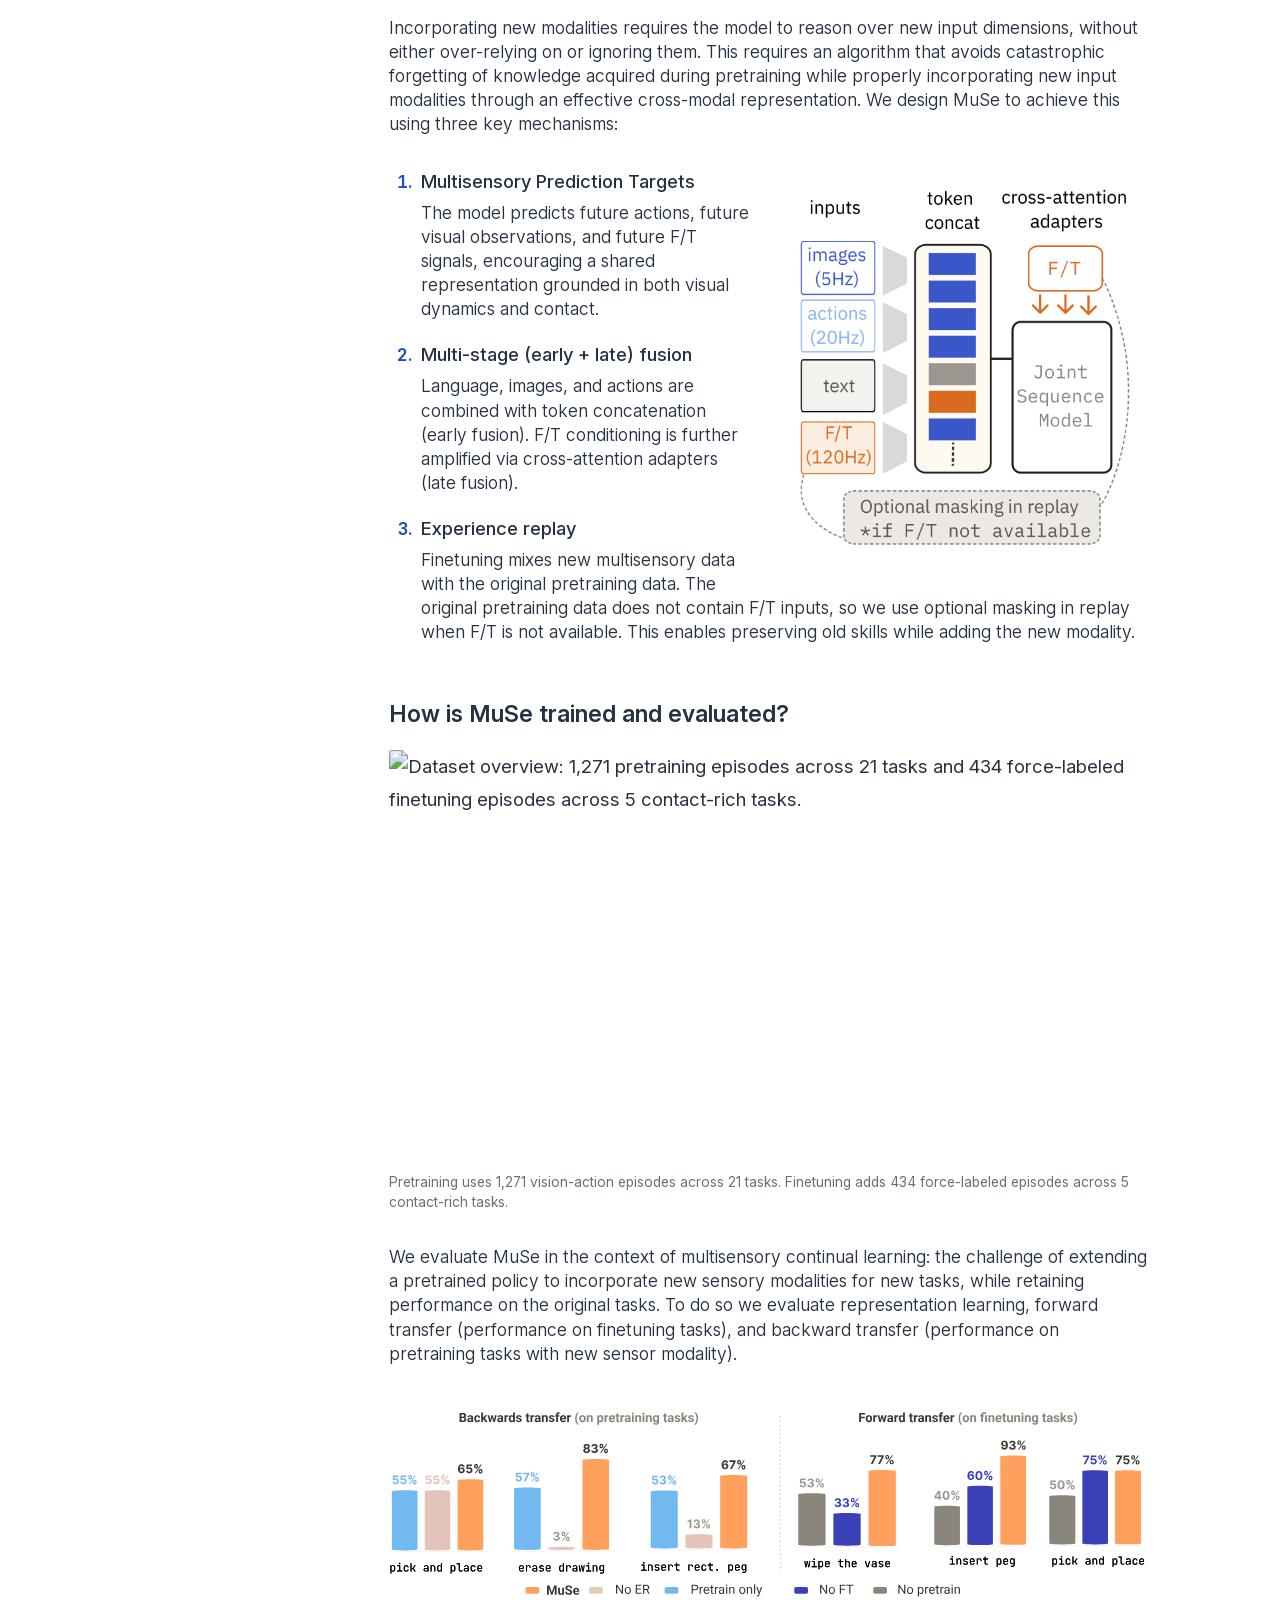
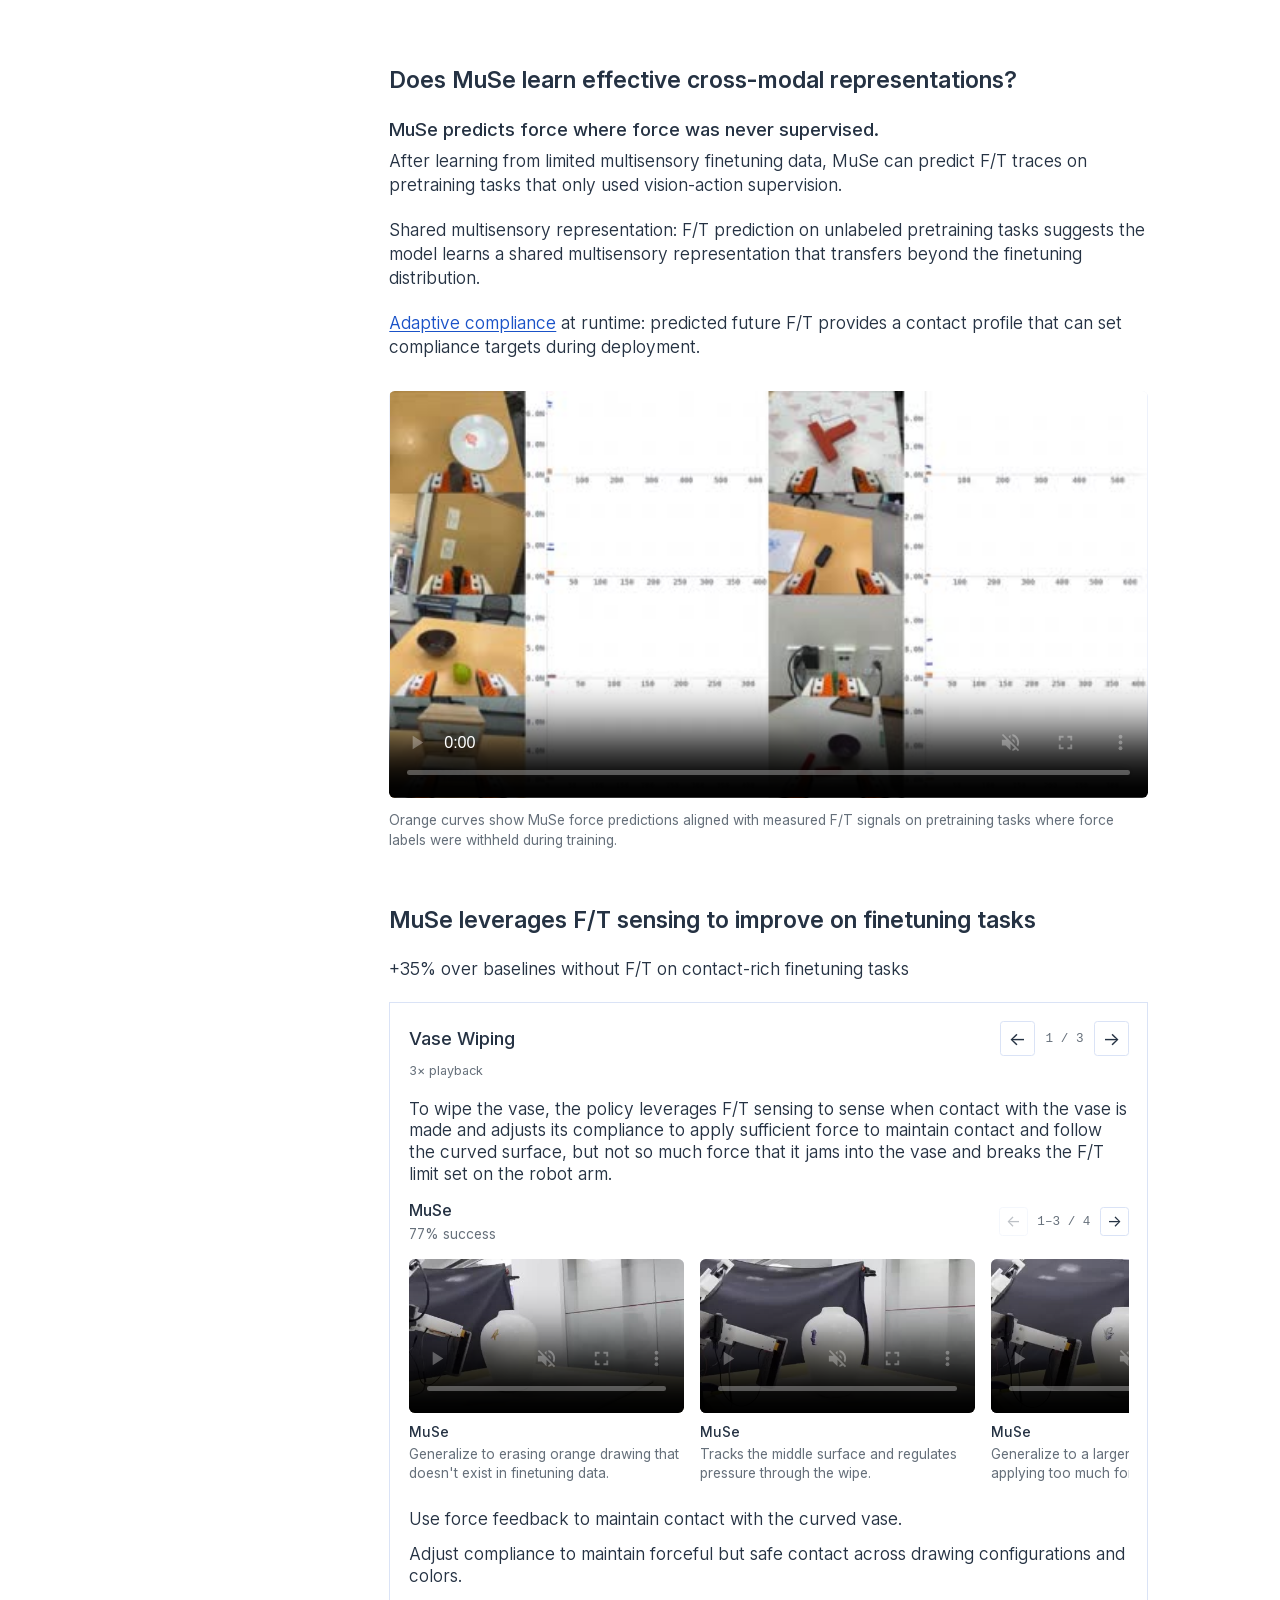
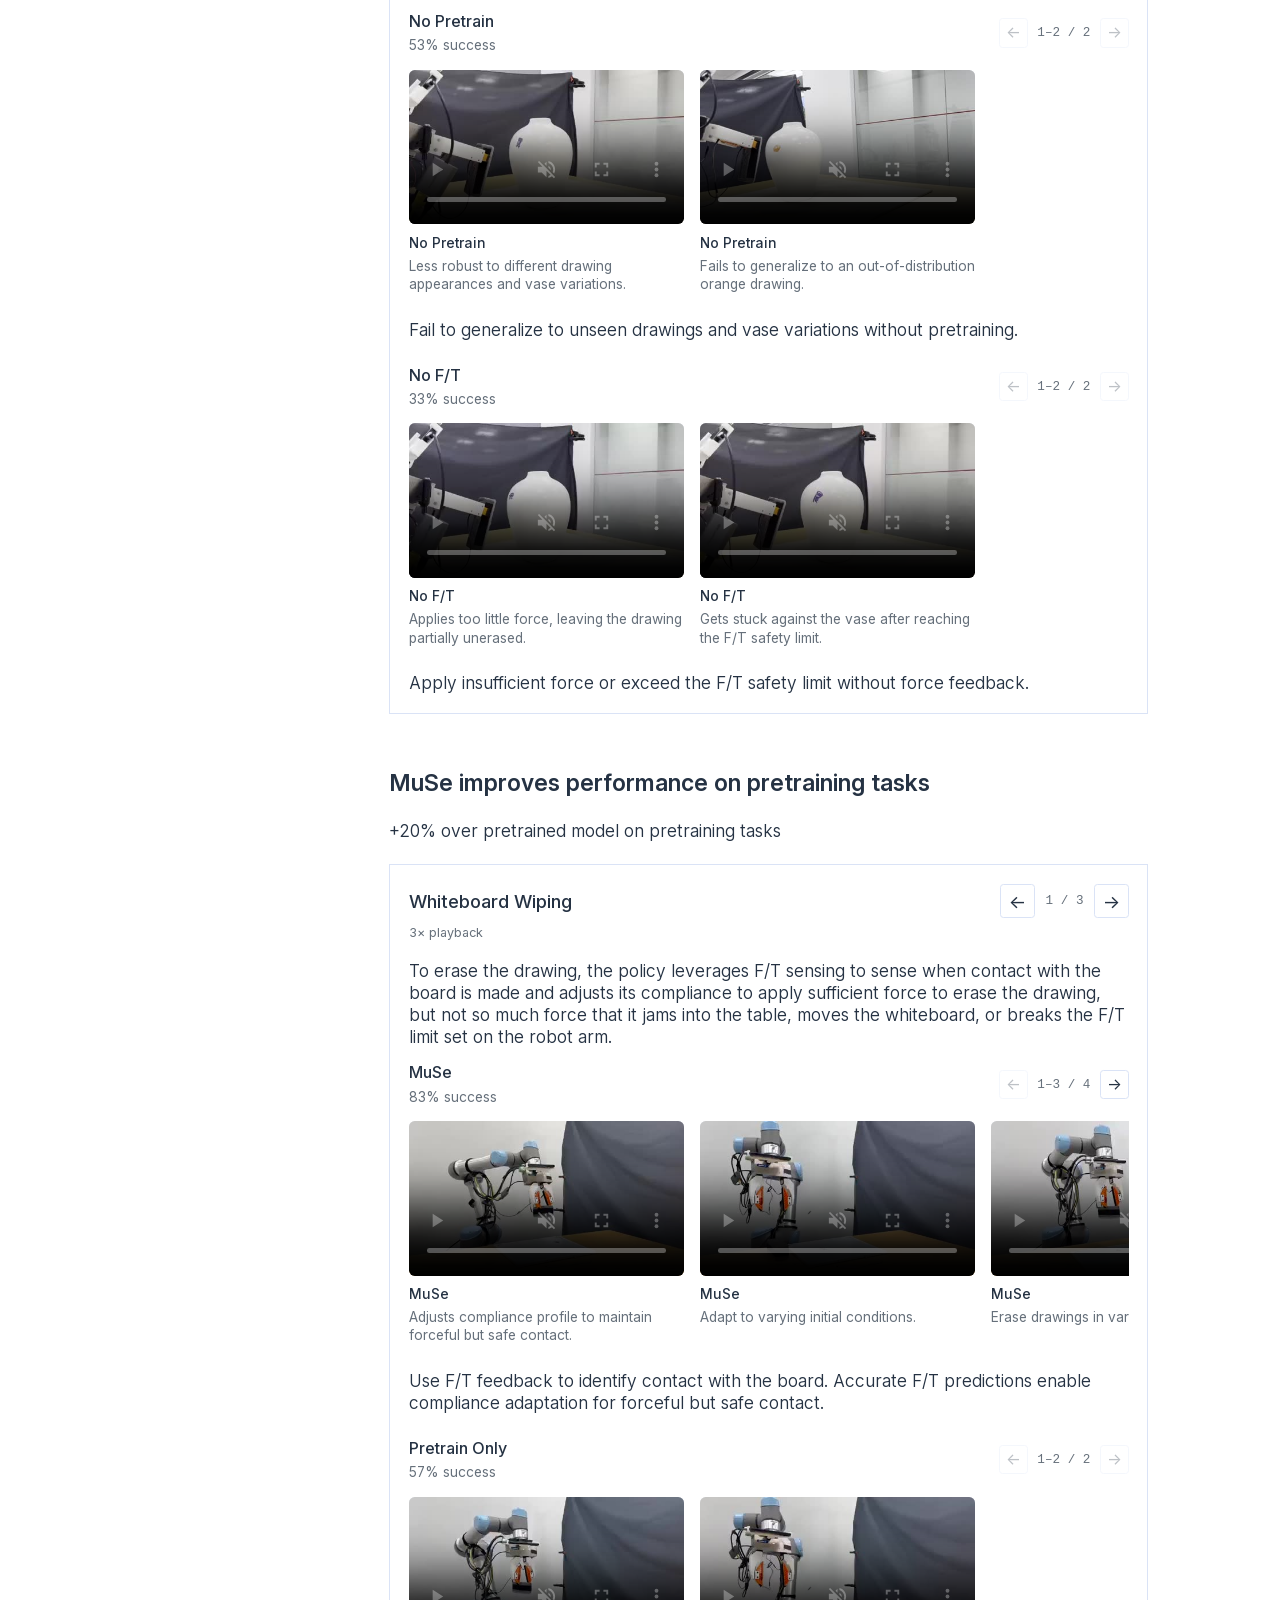
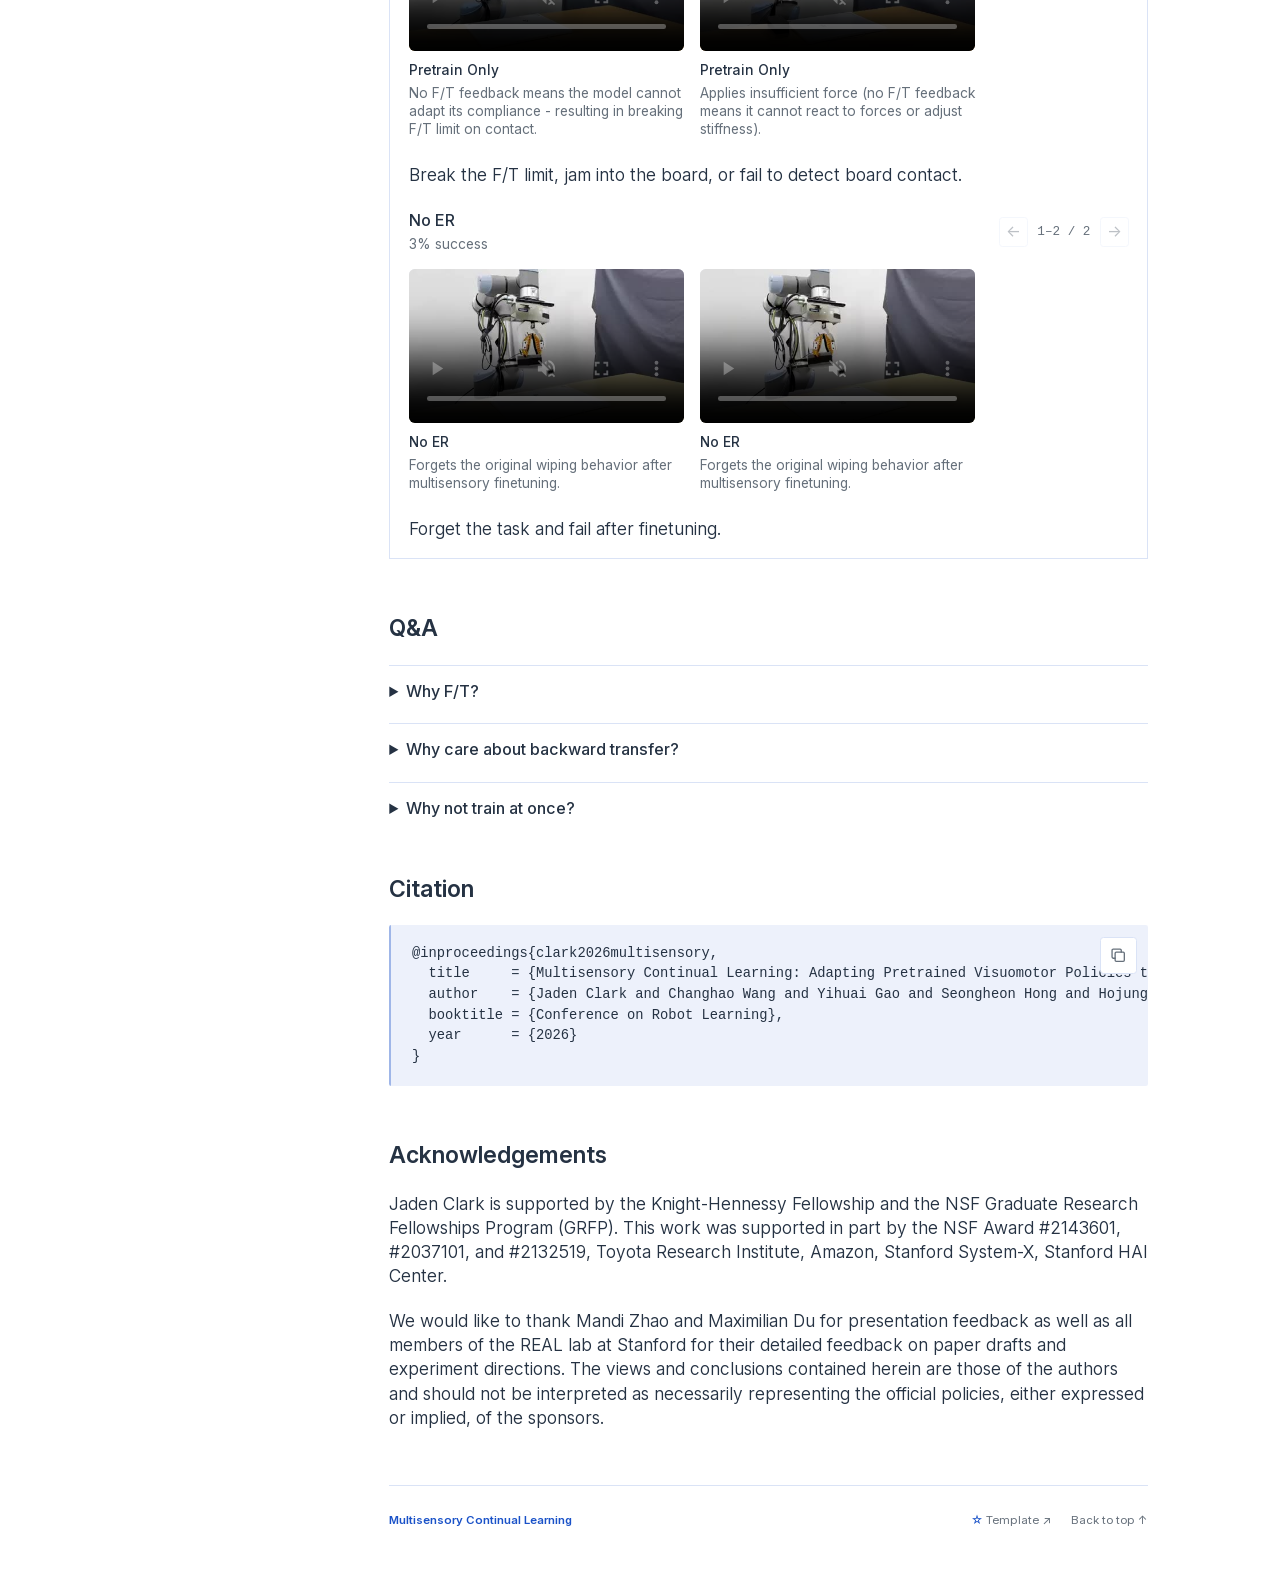
==== commit ea28a5d5: "Crop white margins from teaser, encode at full resolution, widen on desktop Co-Authored-By: Claude O" ====
--- a/index.html
+++ b/index.html
@@ -258,6 +258,9 @@
 .contribution > span { white-space: nowrap; }
 .project-teaser, .section { margin-top: var(--section-gap); }
 .project-teaser:empty { display: none; }
+/* Let the teaser spill into the gutter and right margin on wide screens. */
+@media (min-width: 1000px) { .project-teaser { margin-left: -40px; margin-right: -40px; } }
+@media (min-width: 1600px) { .project-teaser { margin-right: -100px; } }
 .section { scroll-margin-top: 24px; }
 .section + .section { margin-top: calc(var(--section-gap) + 16px); }
 .section-heading { margin-bottom: var(--block-gap); }
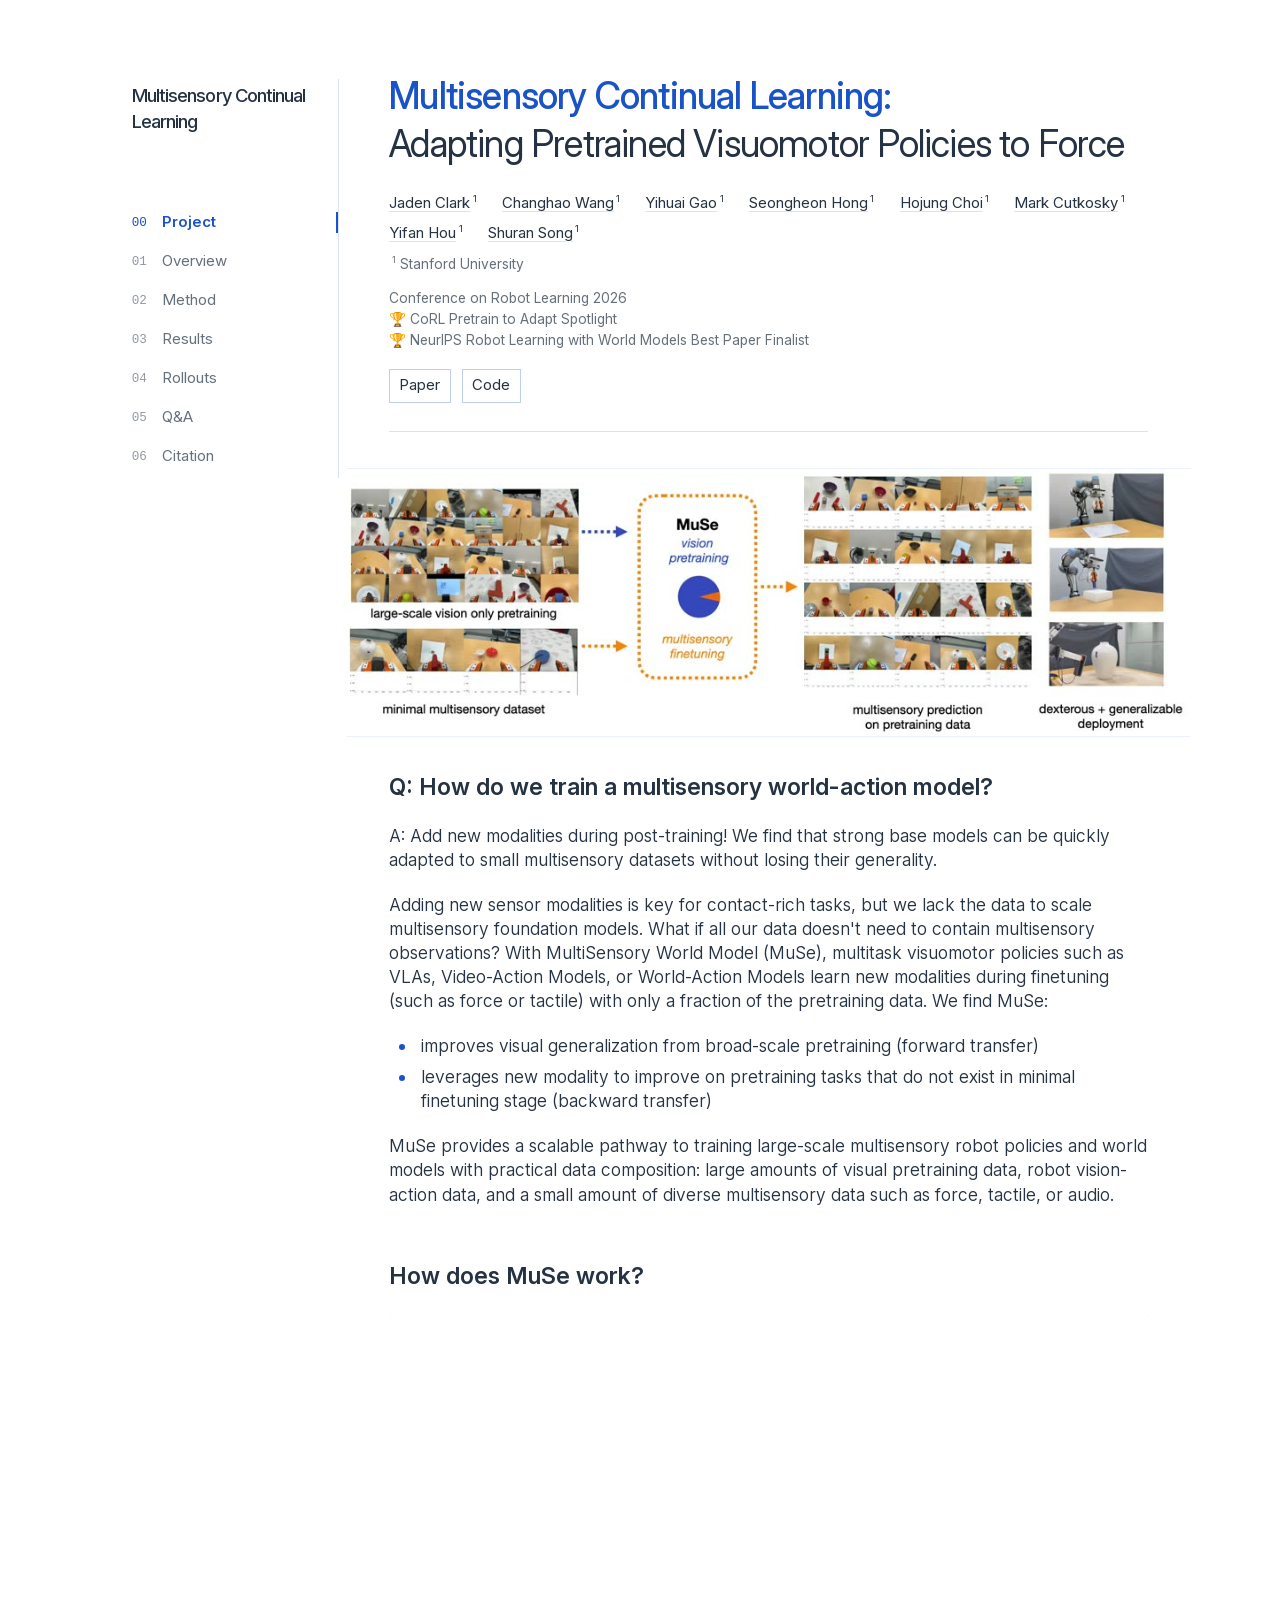
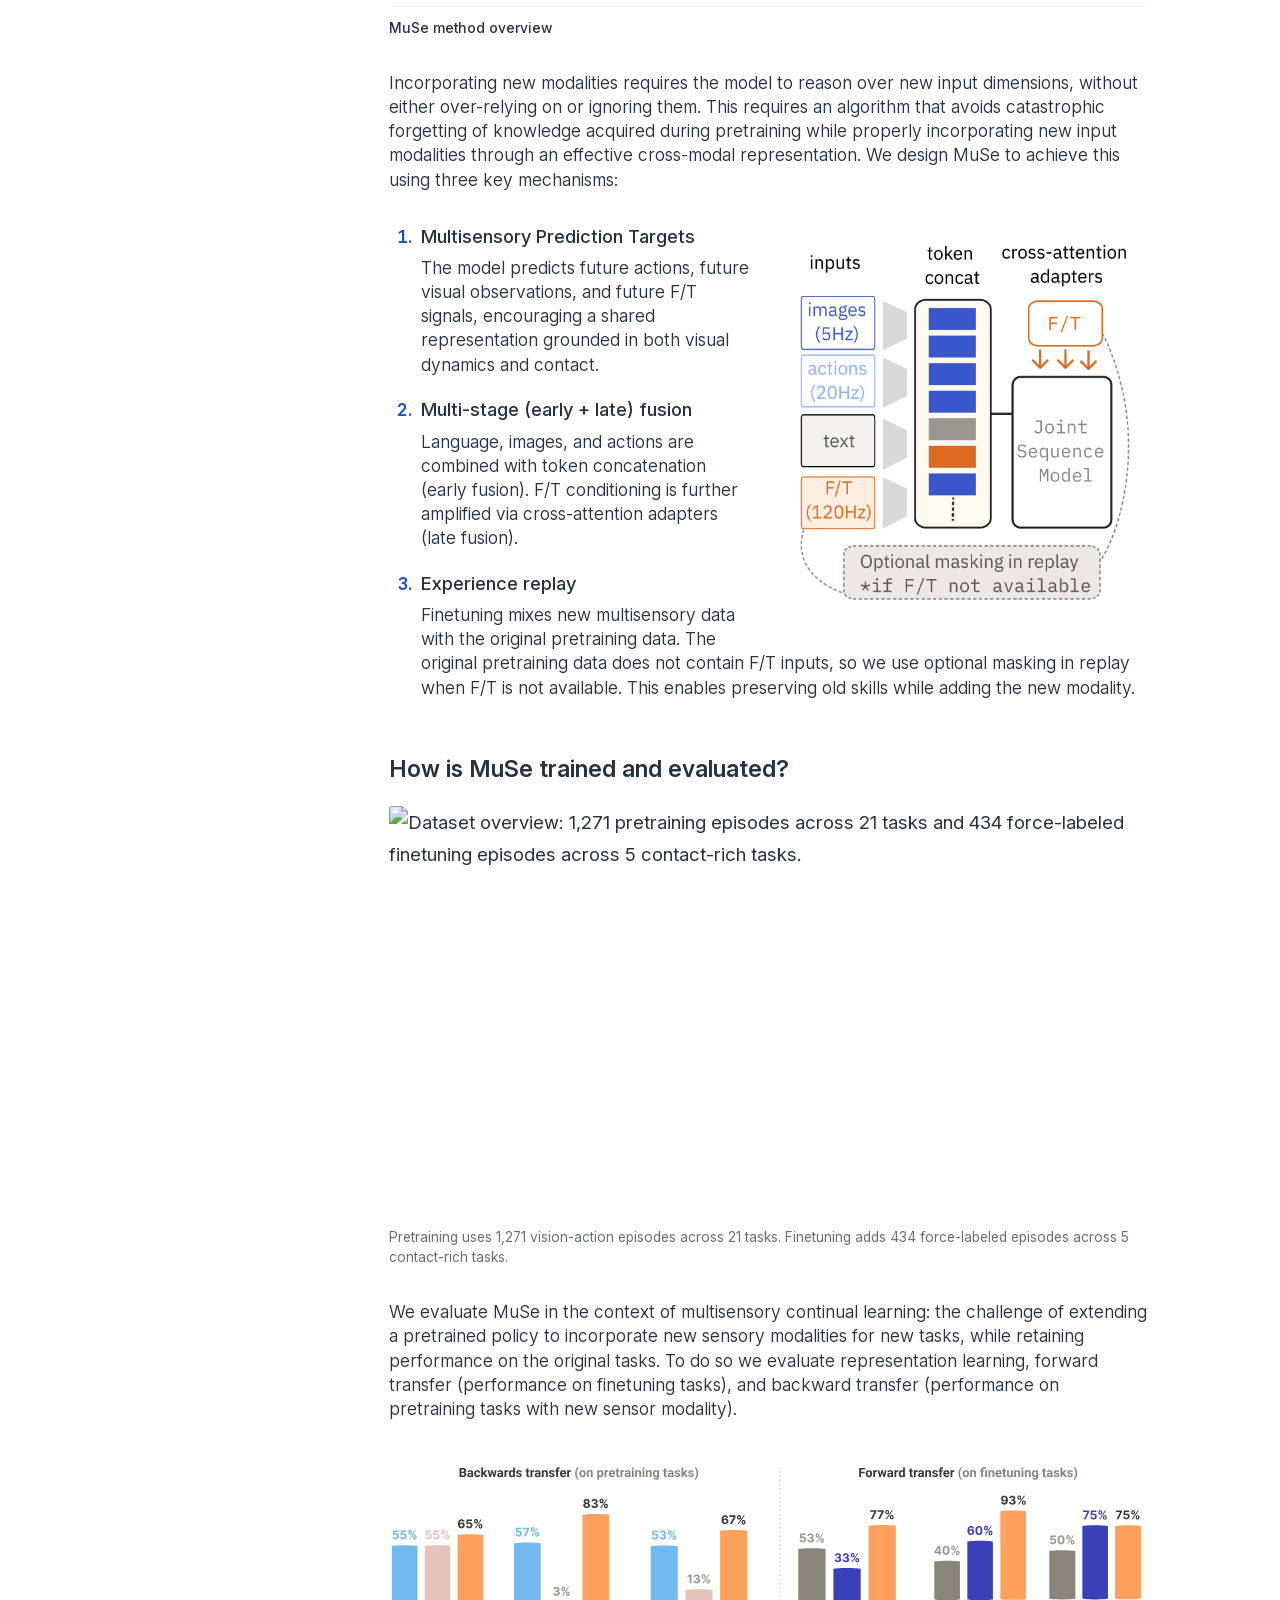
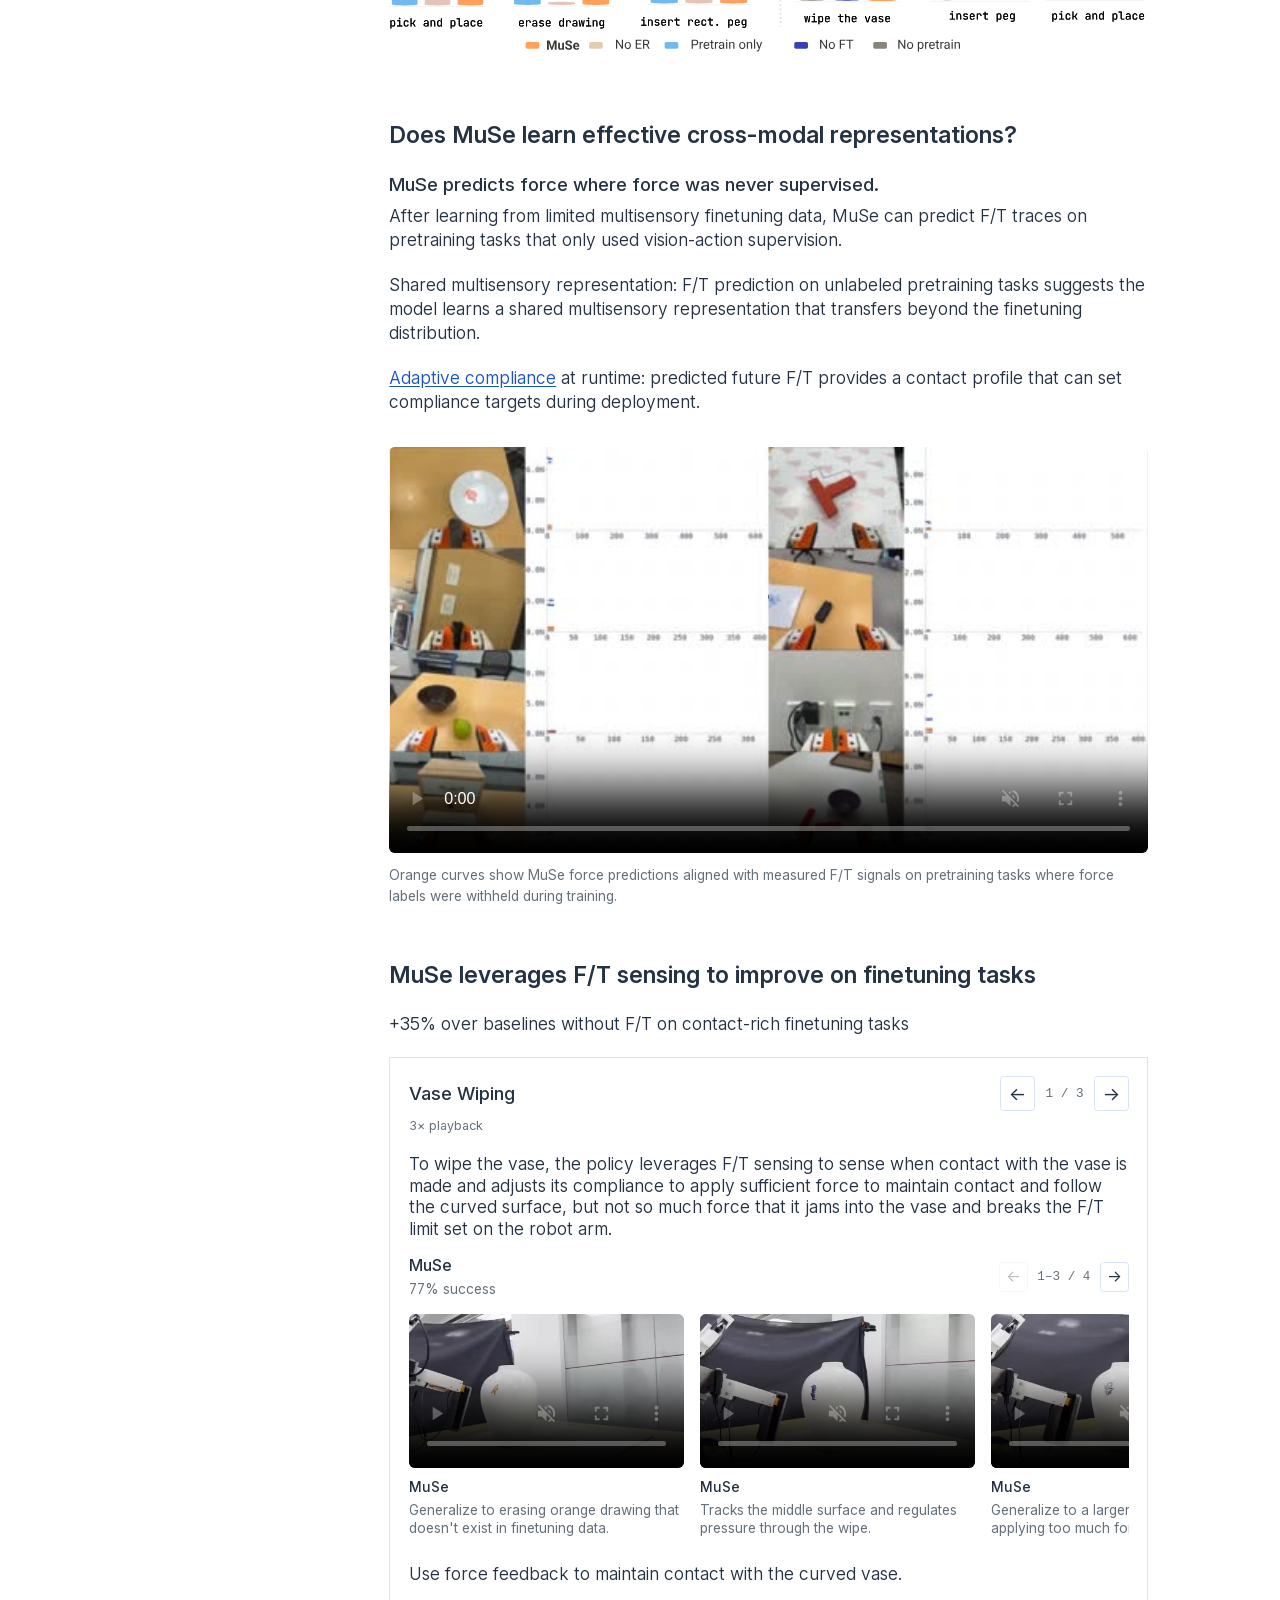
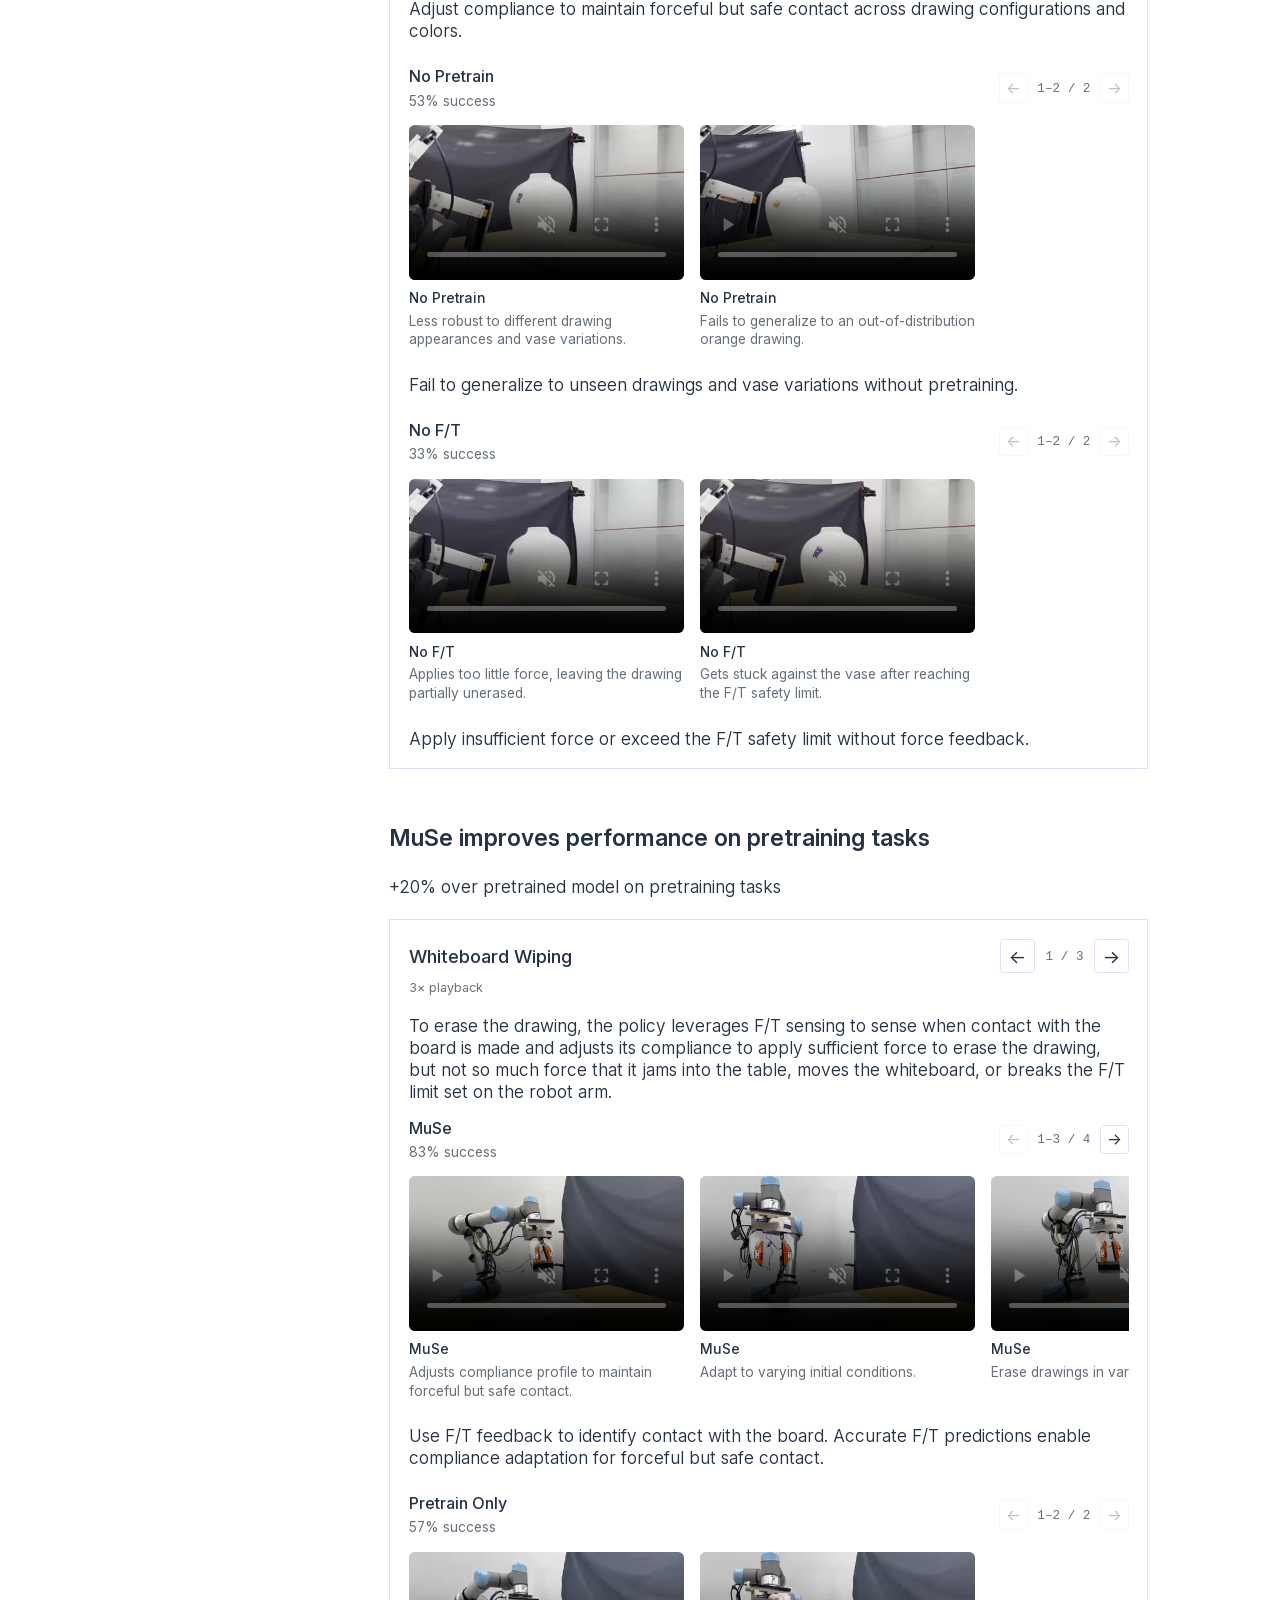
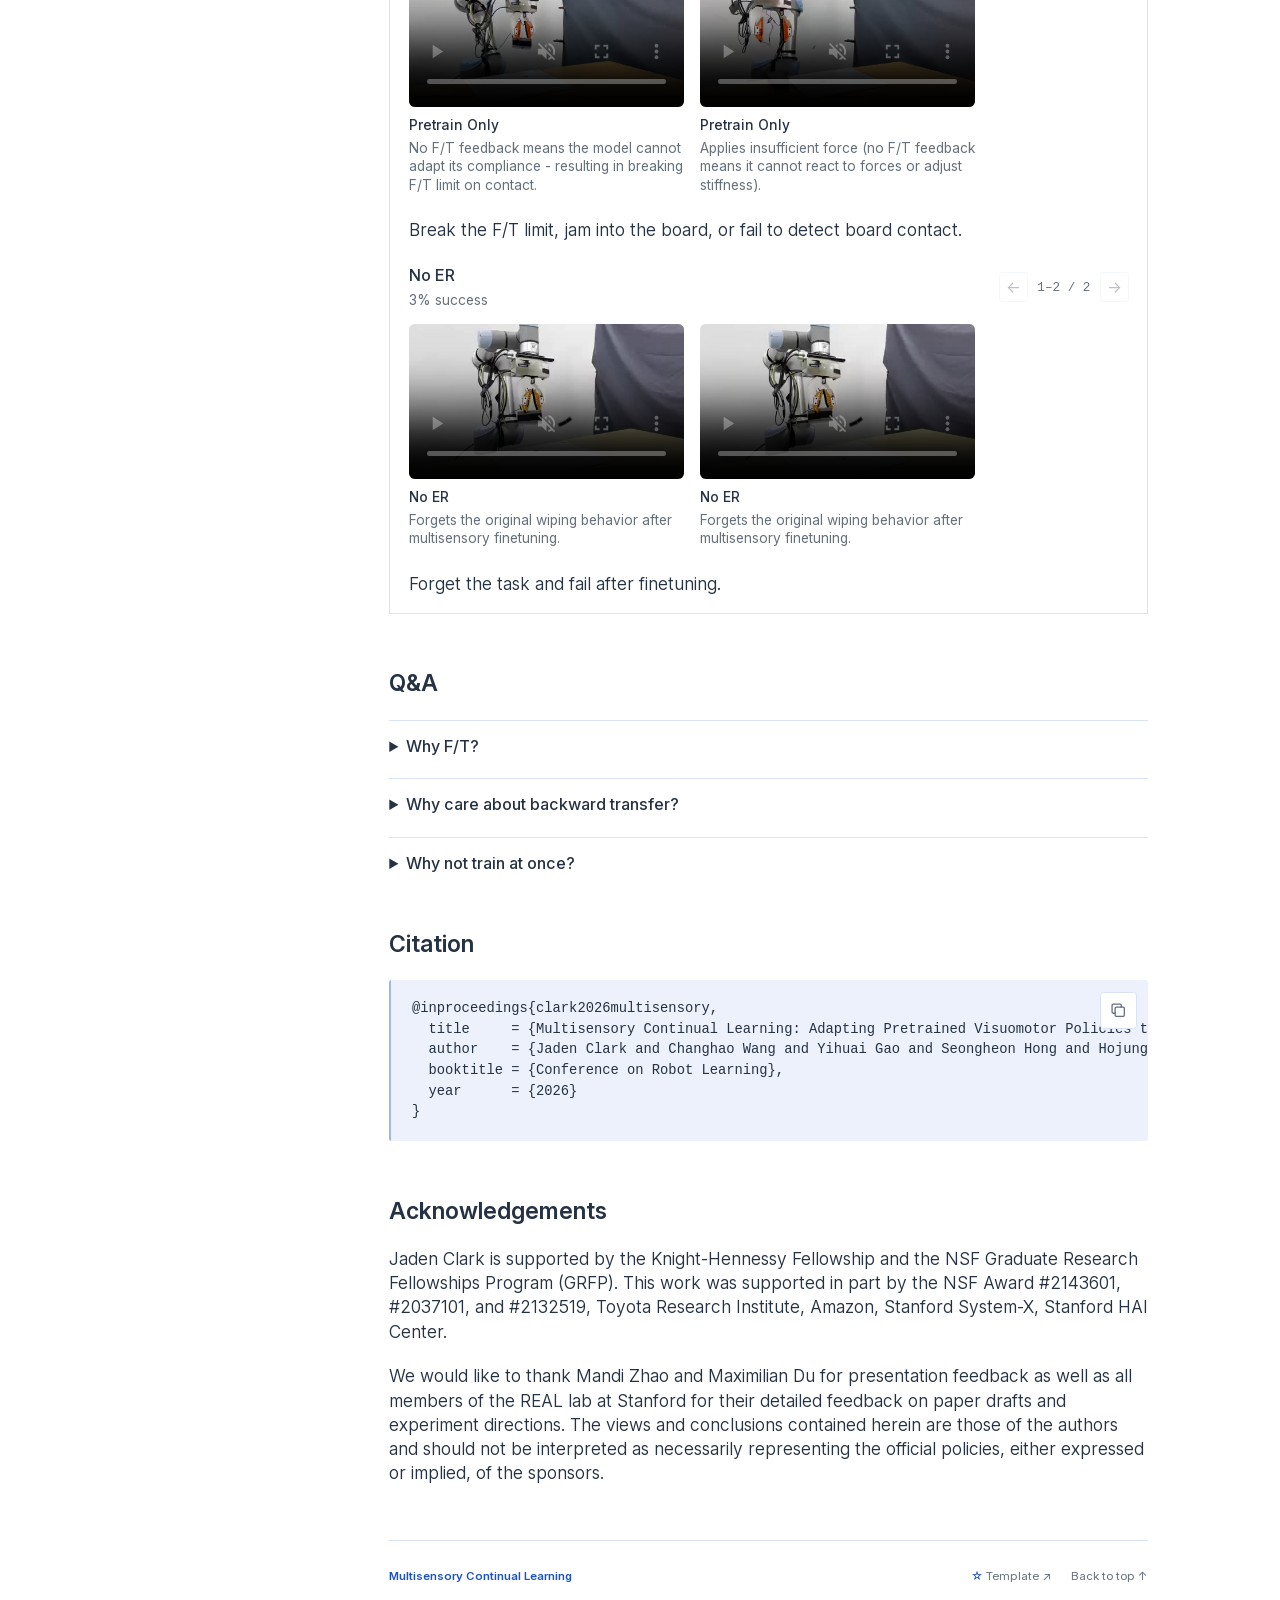
==== commit c5bab305: "Overview: Q/A framing and bulleted transfer findings Co-Authored-By: Claude Opus 5.5 <noreply@anthro" ====
--- a/index.html
+++ b/index.html
@@ -272,6 +272,10 @@
 .prose { max-width: var(--reading-width); font: 350 var(--text-size)/var(--text-leading) var(--sans); letter-spacing: 0; }
 .prose a { color: var(--accent); text-decoration: underline; text-underline-offset: 2px; }
 .text-block .prose + .prose { margin-top: var(--block-gap); }
+.bullet-list { margin-bottom: 0; padding-left: 24px; white-space: normal; }
+.bullet-list > li { padding-left: 4px; }
+.bullet-list > li + li { margin-top: 6px; }
+.bullet-list > li::marker { color: var(--accent); }
 .prose mark { color: inherit; background: color-mix(in srgb, var(--accent) 22%, var(--bg)); }
 .ordered-list { margin: 0; padding-left: 24px; font: 350 var(--text-size)/var(--text-leading) var(--sans); }
 .ordered-list > li { padding-left: 4px; }
@@ -732,6 +736,15 @@
     } else if (paragraphs.length) {
       const text = element('div', 'text-block');
       text.append(...paragraphs.map(paragraph => {
+        if (paragraph?.bullets) {
+          const list = element('ul', 'prose bullet-list');
+          list.append(...paragraph.bullets.map(entry => {
+            const item = element('li');
+            appendText(item, entry);
+            return item;
+          }));
+          return list;
+        }
         const node = element('p', 'prose');
         appendText(node, typeof paragraph === 'string' ? paragraph.trim() : paragraph);
         return node;
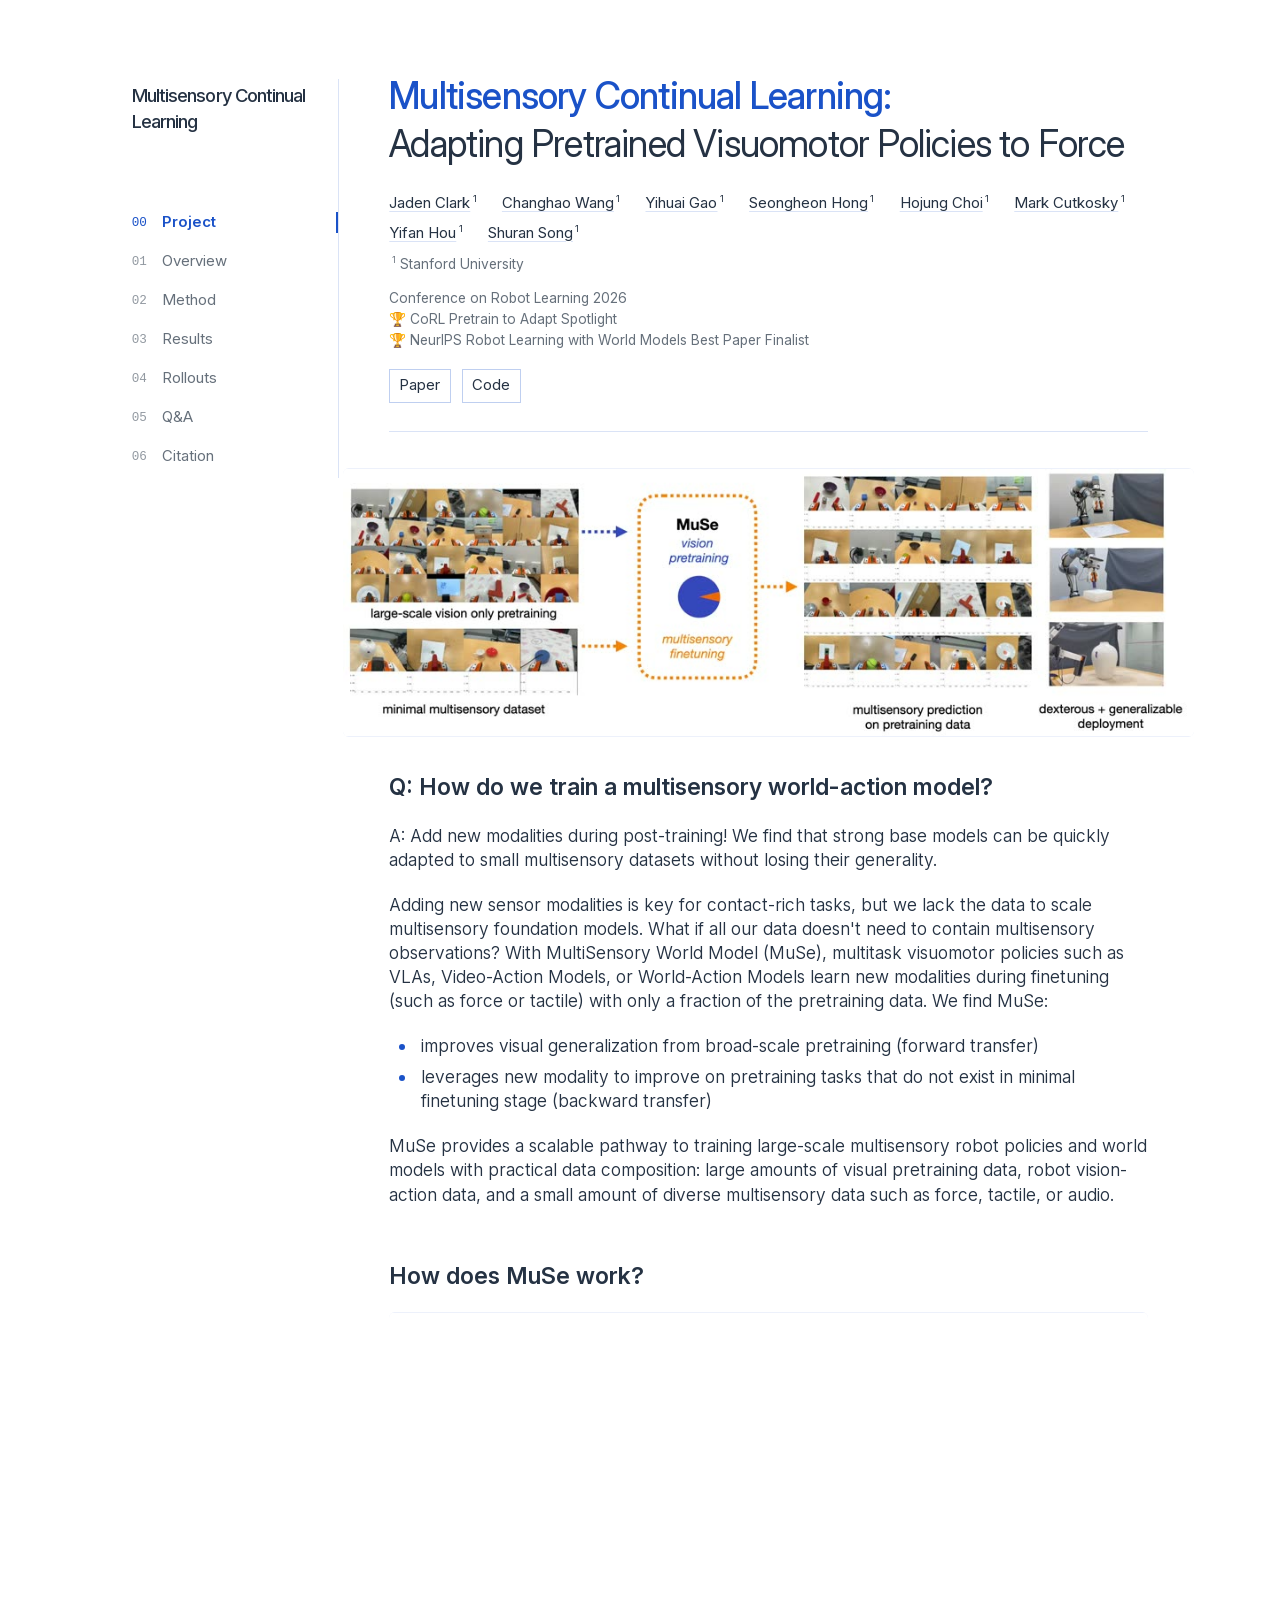
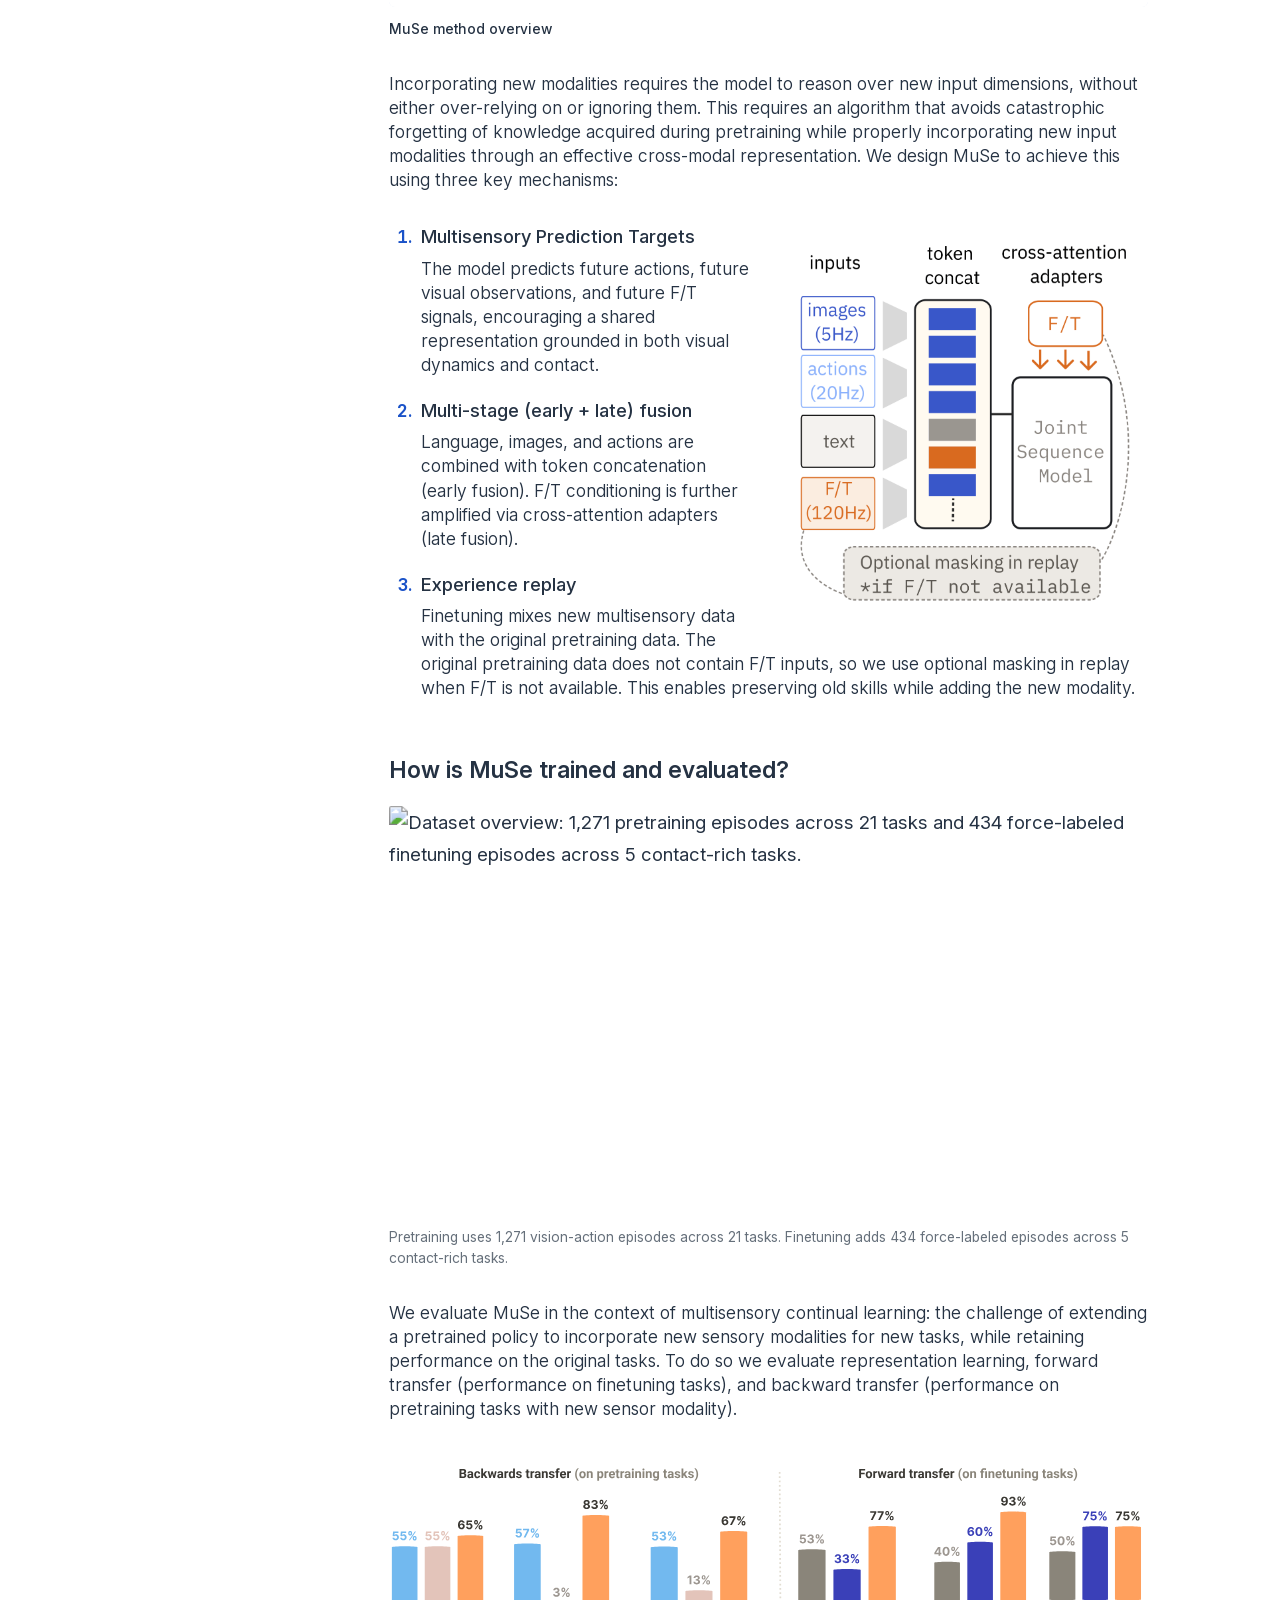
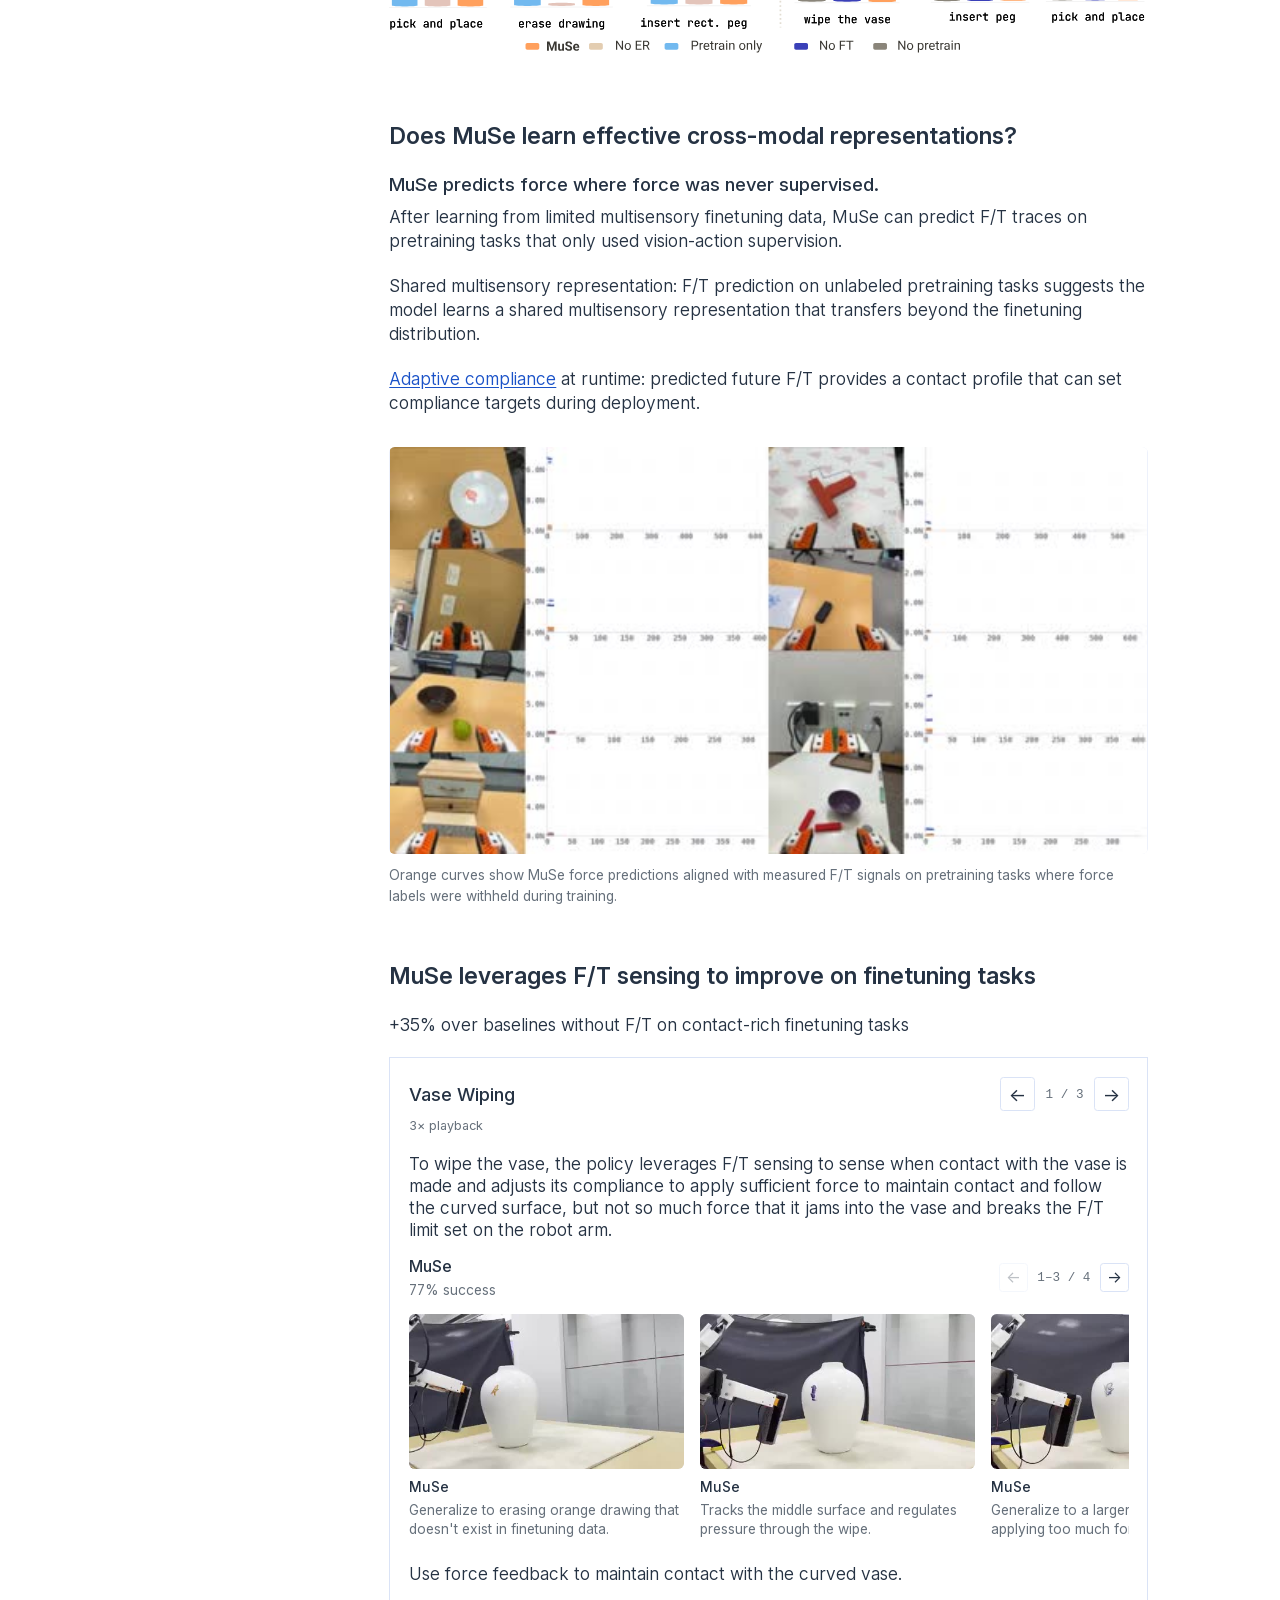
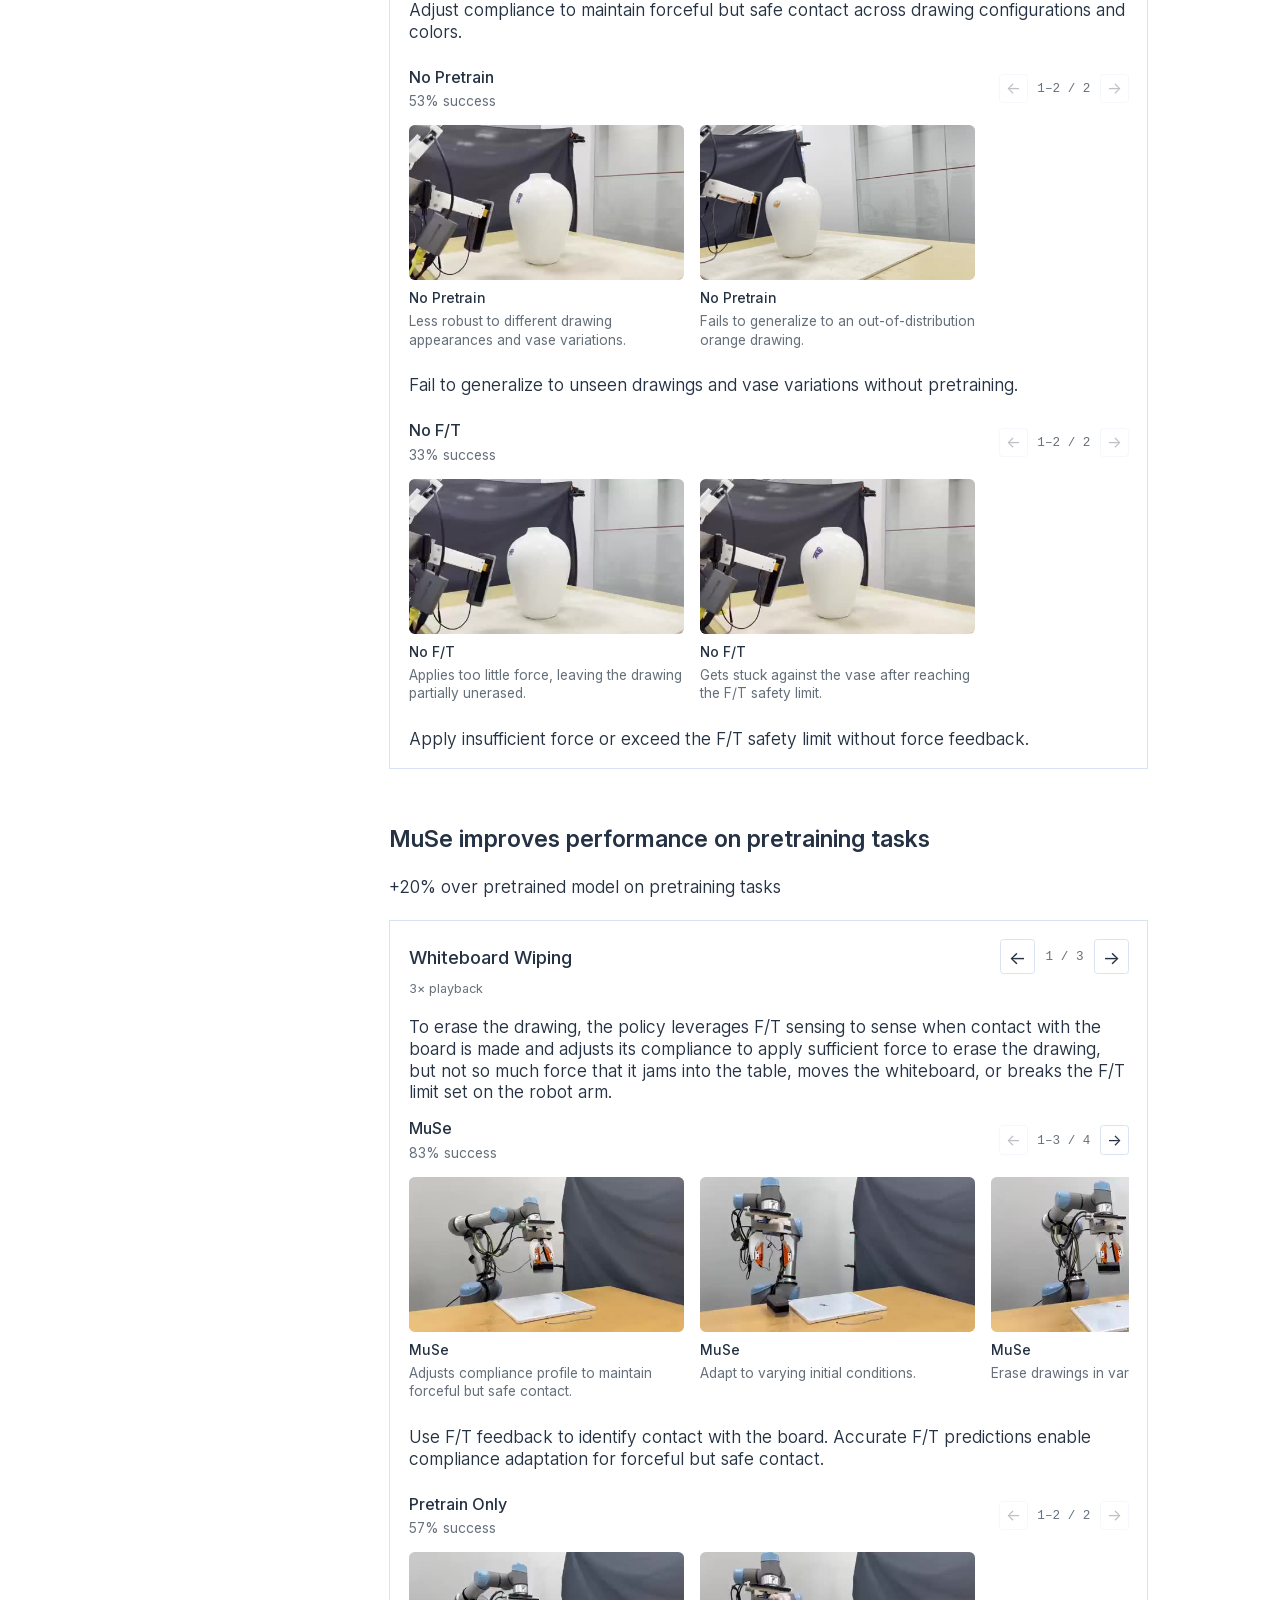
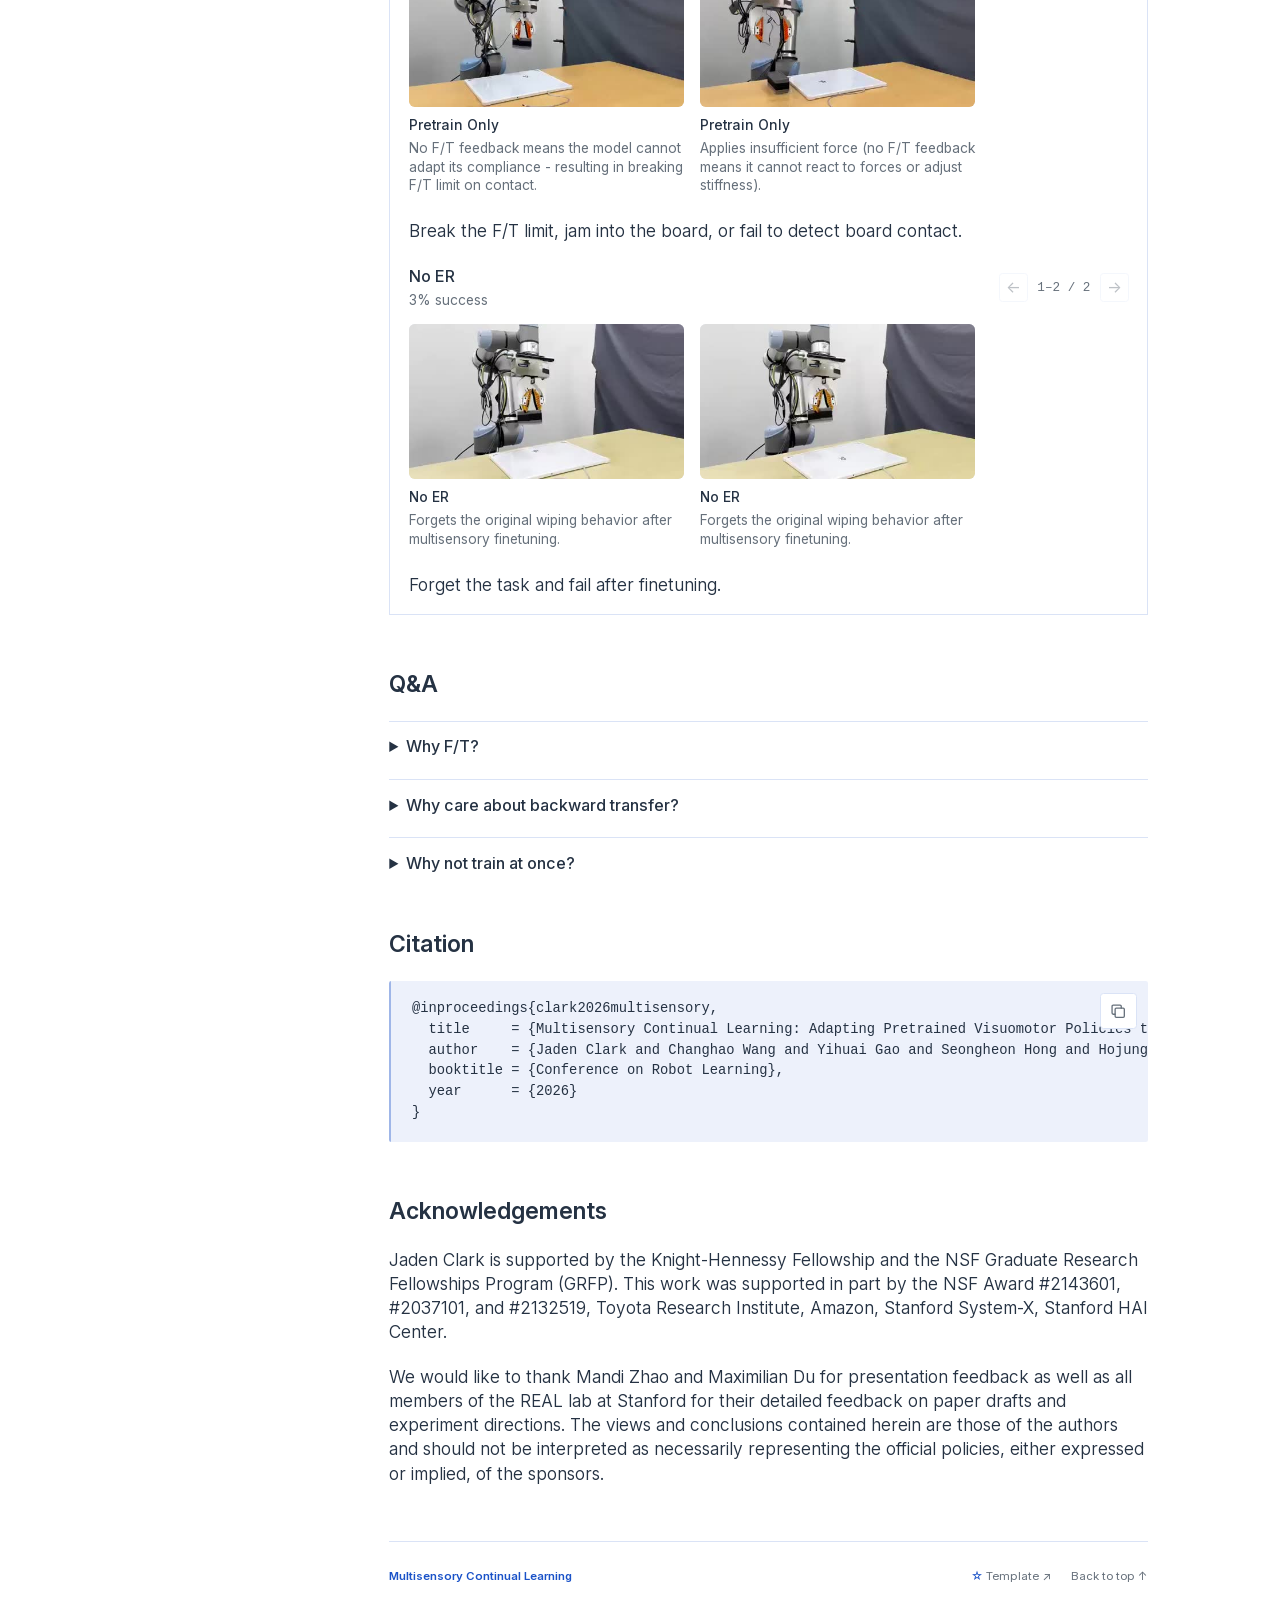
==== commit e826bf7b: "Rollouts: loop without controls, preload earlier, keep loaded on screen Co-Authored-By: Claude Opus " ====
--- a/index.html
+++ b/index.html
@@ -581,11 +581,12 @@
       }
       return figure;
     }
-    video.controls = true;
+    // Rollouts behave like GIFs: no controls, always looping while on screen.
+    video.controls = false;
     video.muted = true;
     video.defaultMuted = true;
     video.playsInline = true;
-    video.loop = clip.loop === true;
+    video.loop = true;
     video.preload = 'none';
     const autoplay = clip.autoplay ?? content.media?.autoplay ?? true;
     video.dataset.autoplay = String(autoplay);
@@ -1021,6 +1022,7 @@
   applyVideoRate(video);
   const source = video.querySelector('source[data-src]');
   if (!source || source.hasAttribute('src')) return;
+  video.preload = 'auto';
   source.src = source.dataset.src;
   video.load();
 }
@@ -1079,7 +1081,7 @@
     pauseVideo(video);
     const hidden = document.hidden || !!video.closest('[hidden]');
     if (hidden) releaseVideo(video);
-    else if ((!state.near || (!state.userPaused && video.readyState > 0)) && !state.releaseTimer && video.querySelector('source[src]')) {
+    else if (false && (!state.near || (!state.userPaused && video.readyState > 0)) && !state.releaseTimer && video.querySelector('source[src]')) {
       state.releaseTimer = setTimeout(() => {
         state.releaseTimer = null;
         if (!state.wantPlay) {
@@ -1140,7 +1142,7 @@
       if (entry.isIntersecting && !entry.target.closest('[hidden]')) prepareVideo(entry.target);
     }
     schedulePlayback();
-  }, { rootMargin: '200px 0px' });
+  }, { rootMargin: '1200px 0px' });
   const playbackObserver = new IntersectionObserver(entries => {
     for (const entry of entries) {
       const state = videoStates.get(entry.target);
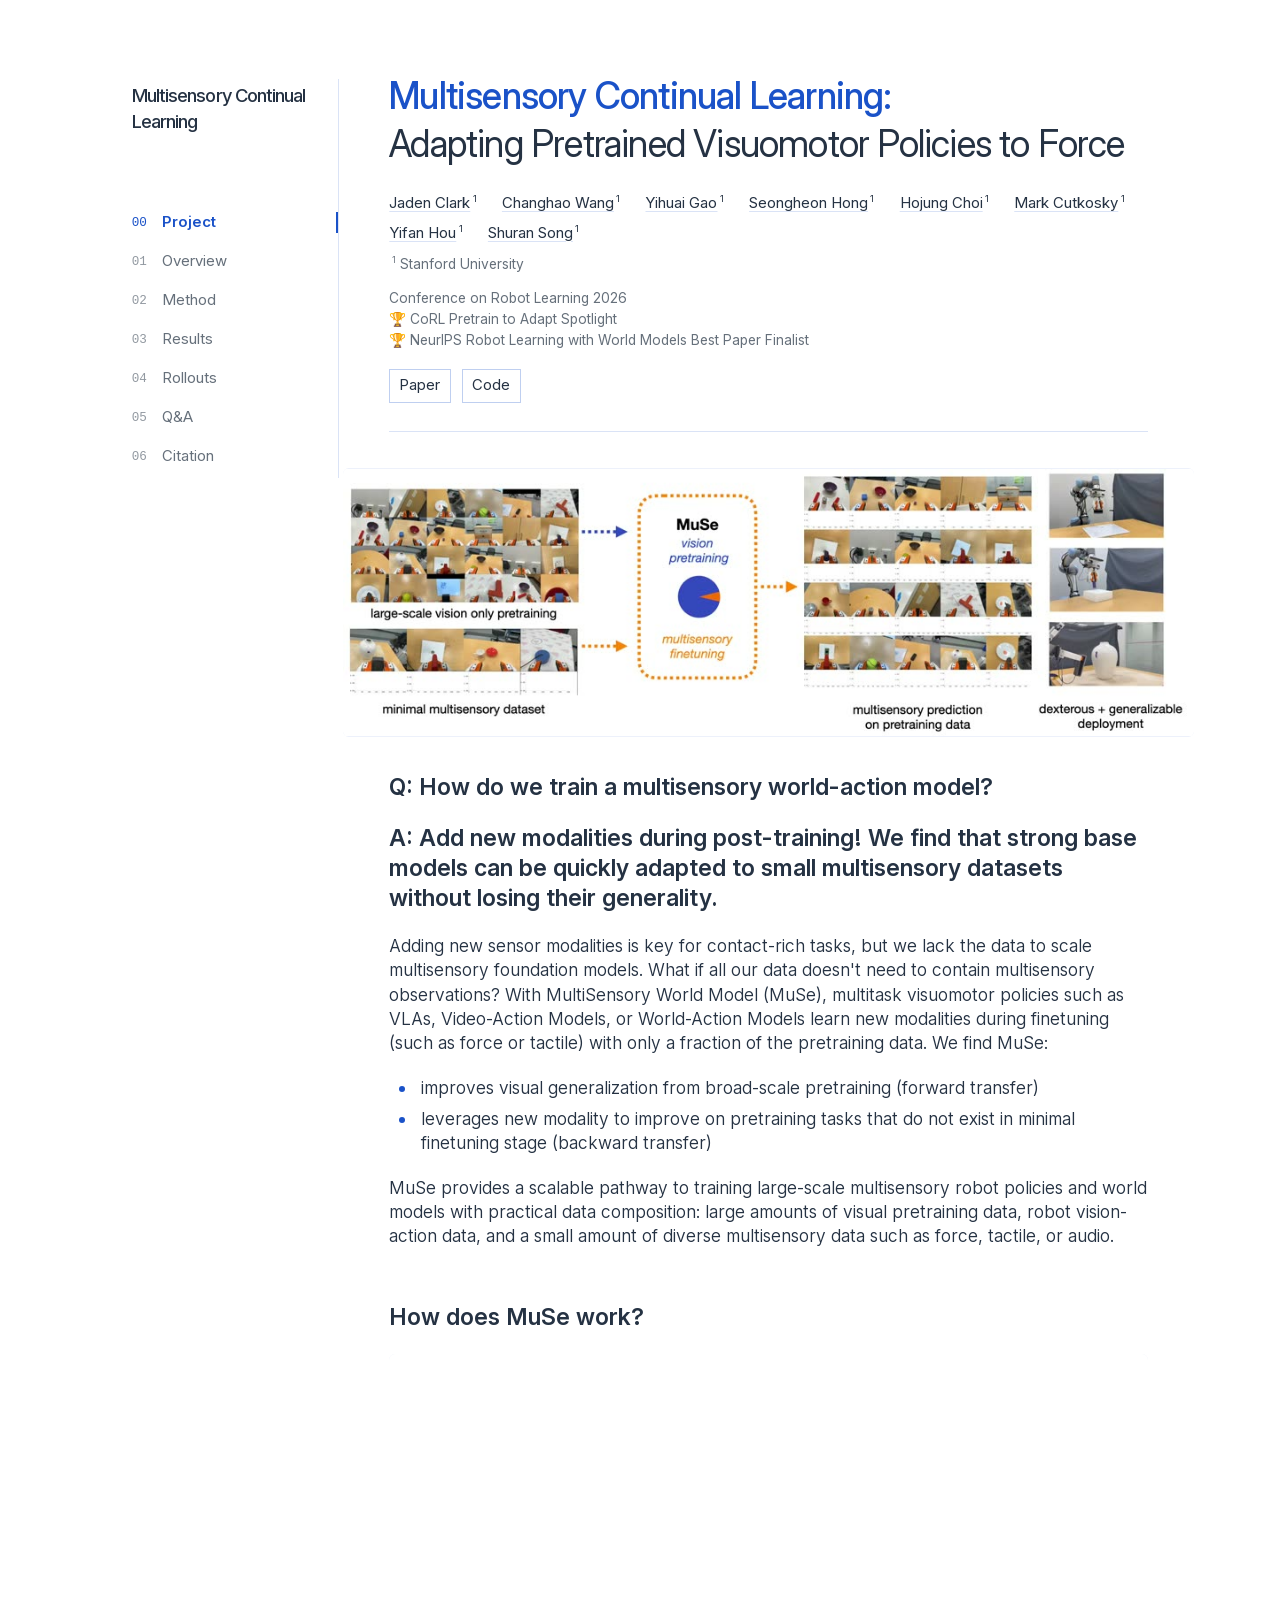
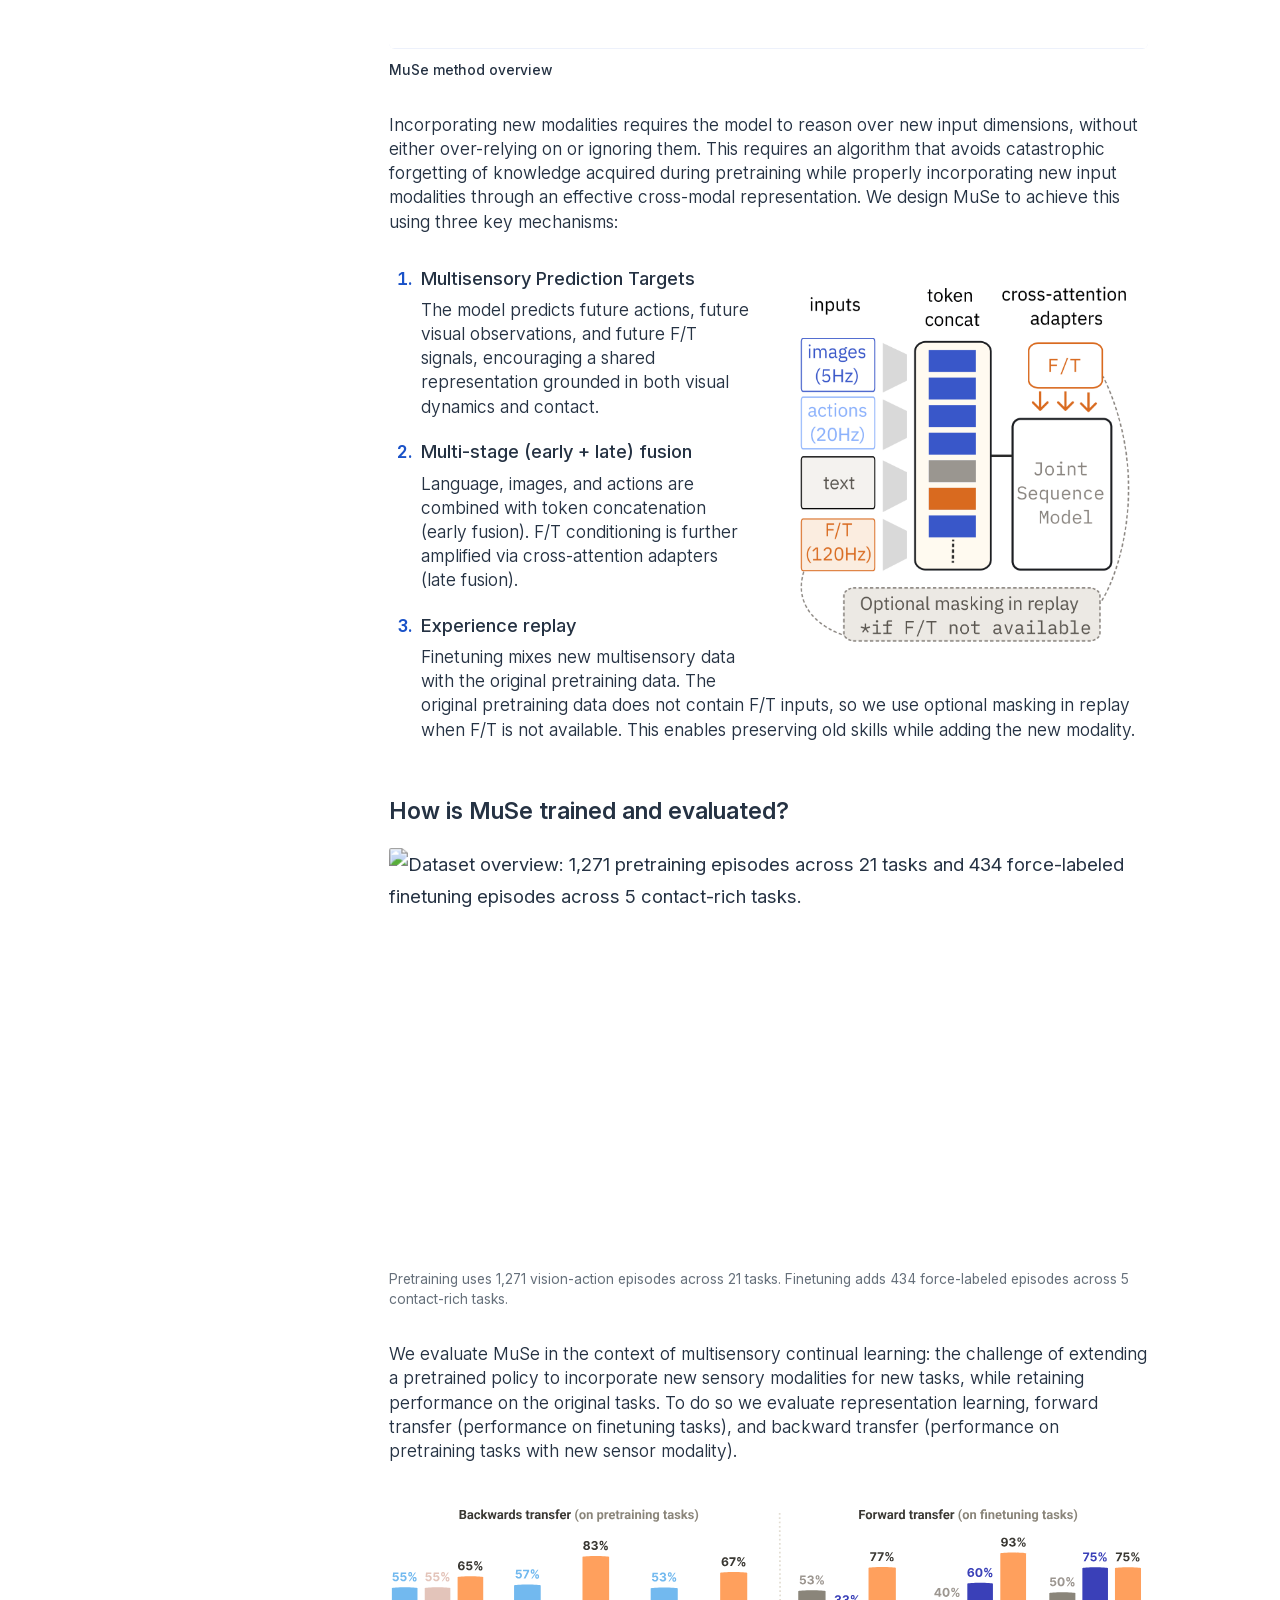
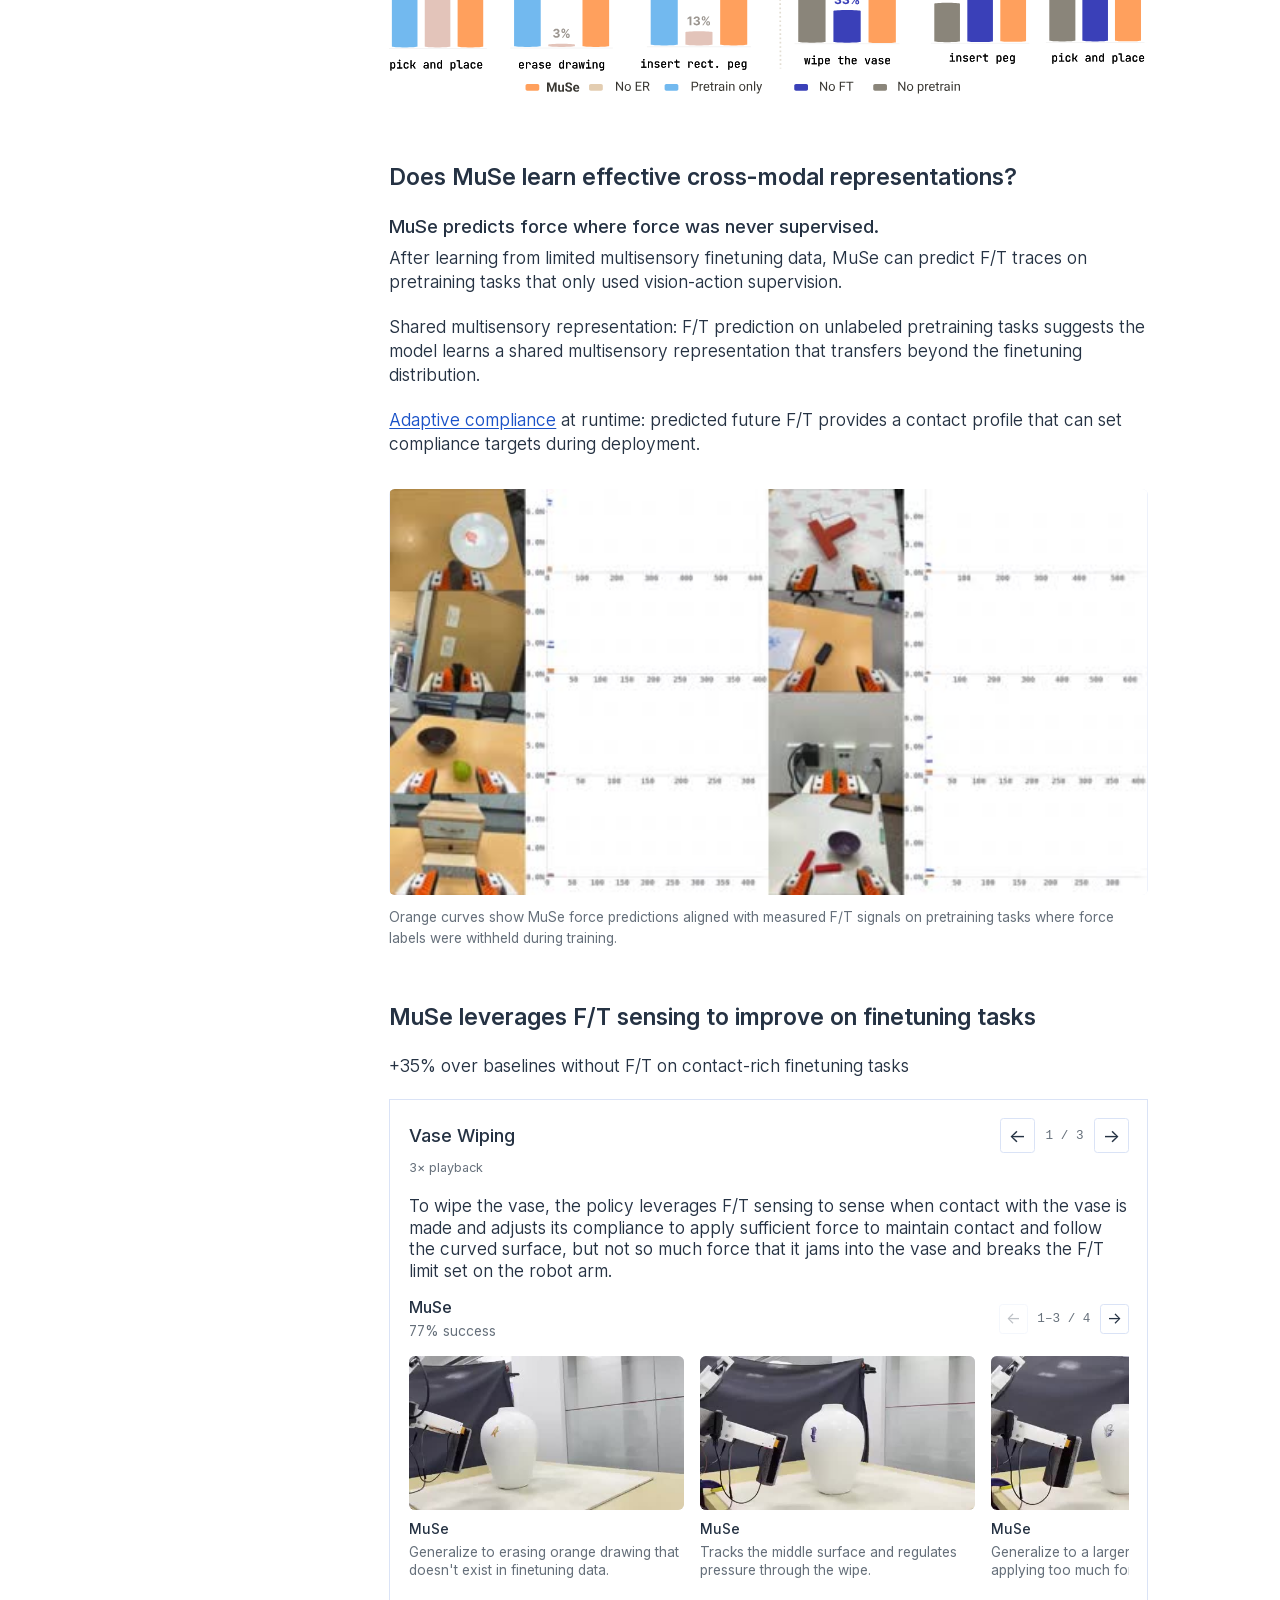
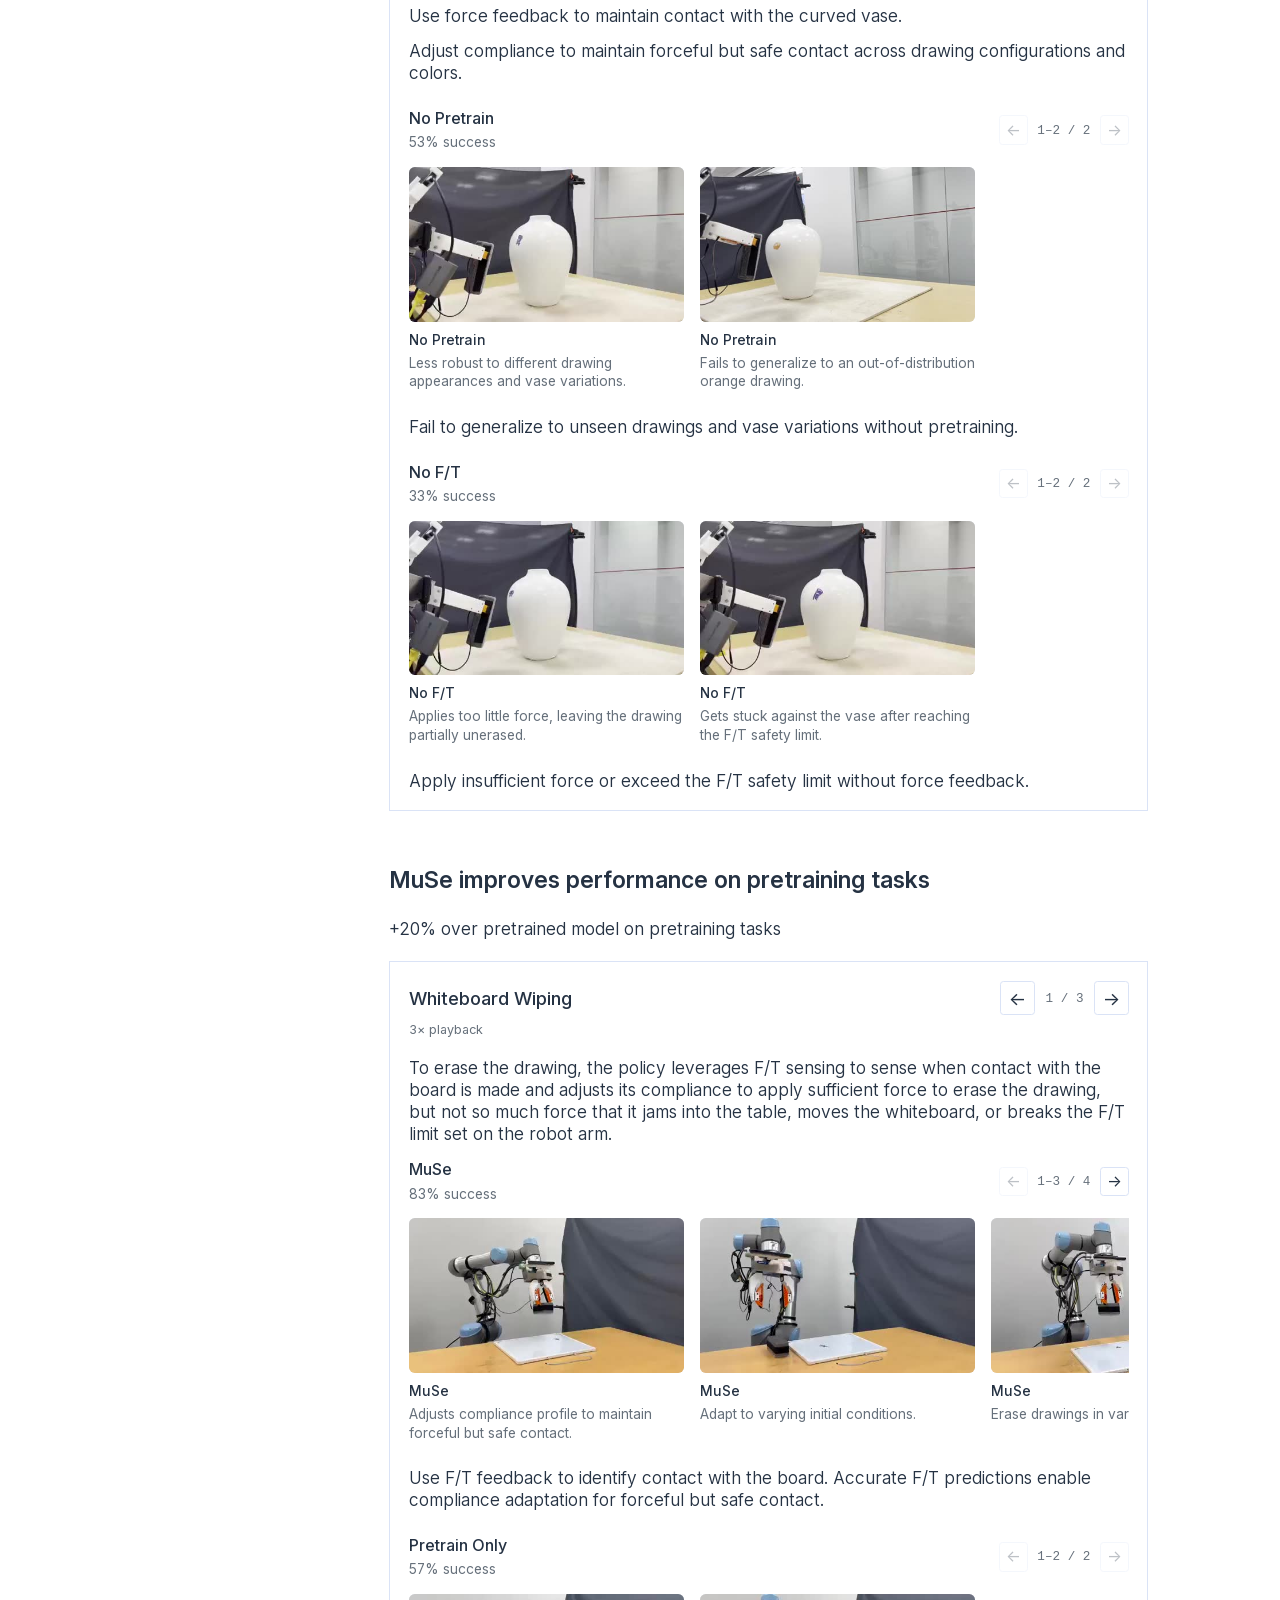
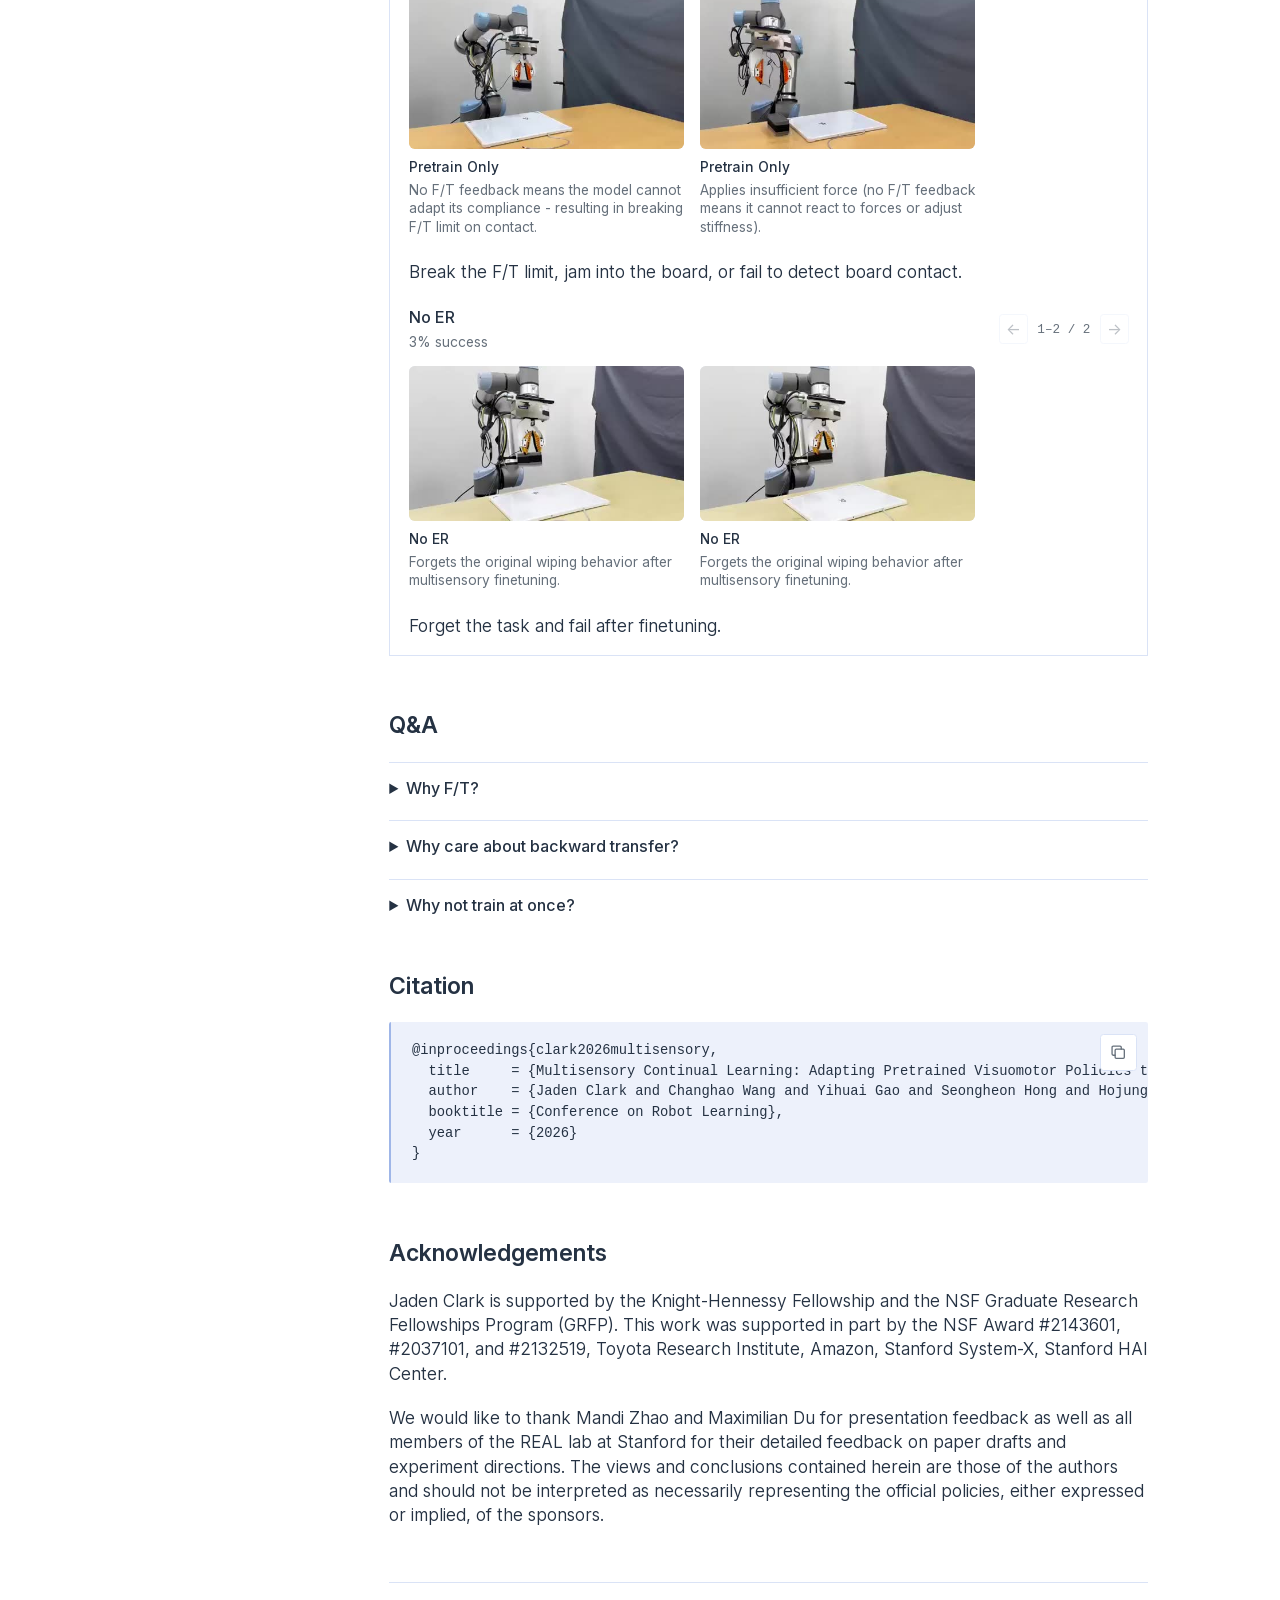
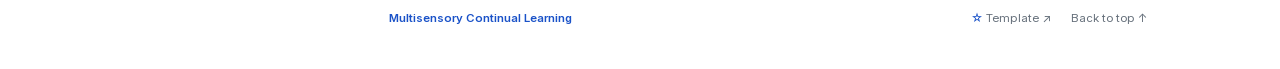
==== commit 06f180a0: "Style overview answer like the question heading Co-Authored-By: Claude Opus 5.5 <noreply@anthropic.c" ====
--- a/index.html
+++ b/index.html
@@ -264,7 +264,7 @@
 .section { scroll-margin-top: 24px; }
 .section + .section { margin-top: calc(var(--section-gap) + 16px); }
 .section-heading { margin-bottom: var(--block-gap); }
-h2 { font: 600 20px/26px var(--sans); }
+h2, .prose.answer { font: 600 20px/26px var(--sans); }
 .sections > .section:first-child h2 { margin-top: 8px; }
 .section-content, .content-block { display: grid; gap: var(--block-gap); }
 .content-block + .content-block { margin-top: 10px; }
@@ -737,6 +737,7 @@
     } else if (paragraphs.length) {
       const text = element('div', 'text-block');
       text.append(...paragraphs.map(paragraph => {
+        if (paragraph?.answer) return element('p', 'prose answer', paragraph.answer);
         if (paragraph?.bullets) {
           const list = element('ul', 'prose bullet-list');
           list.append(...paragraph.bullets.map(entry => {
